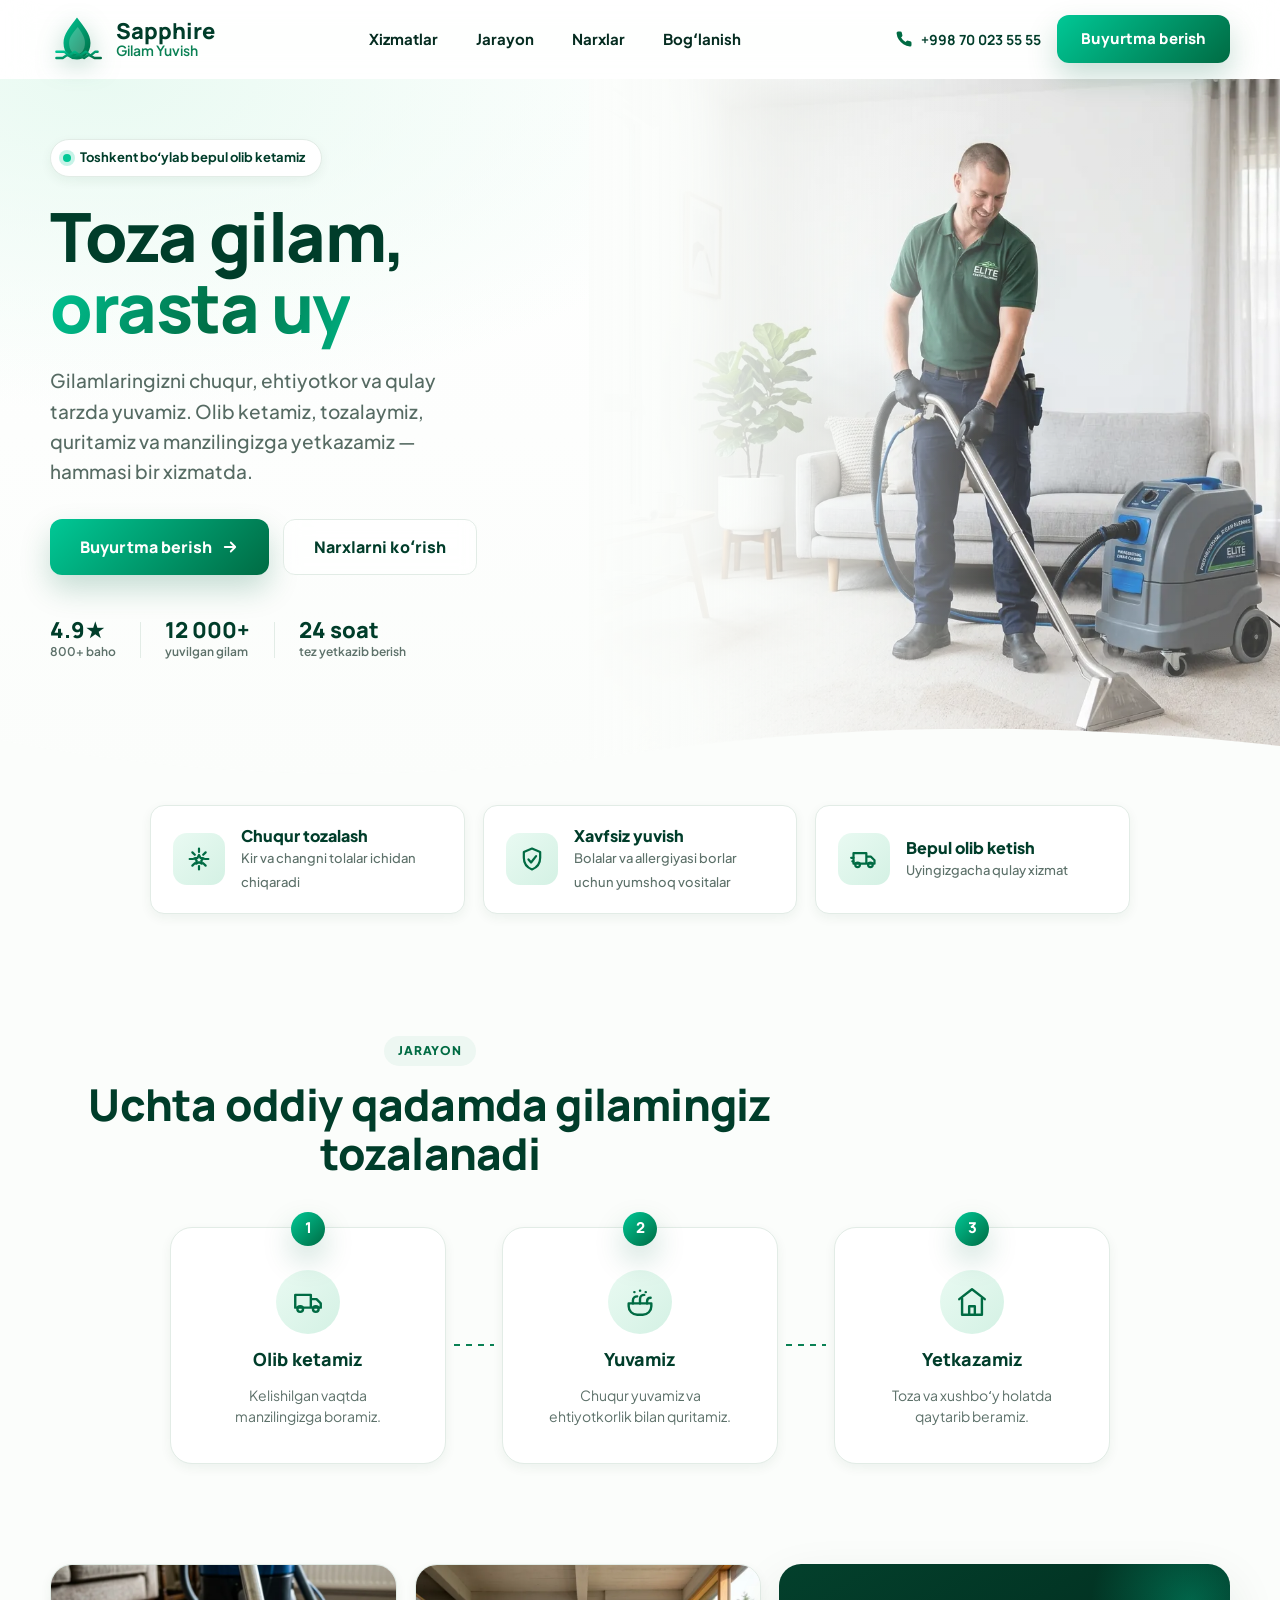
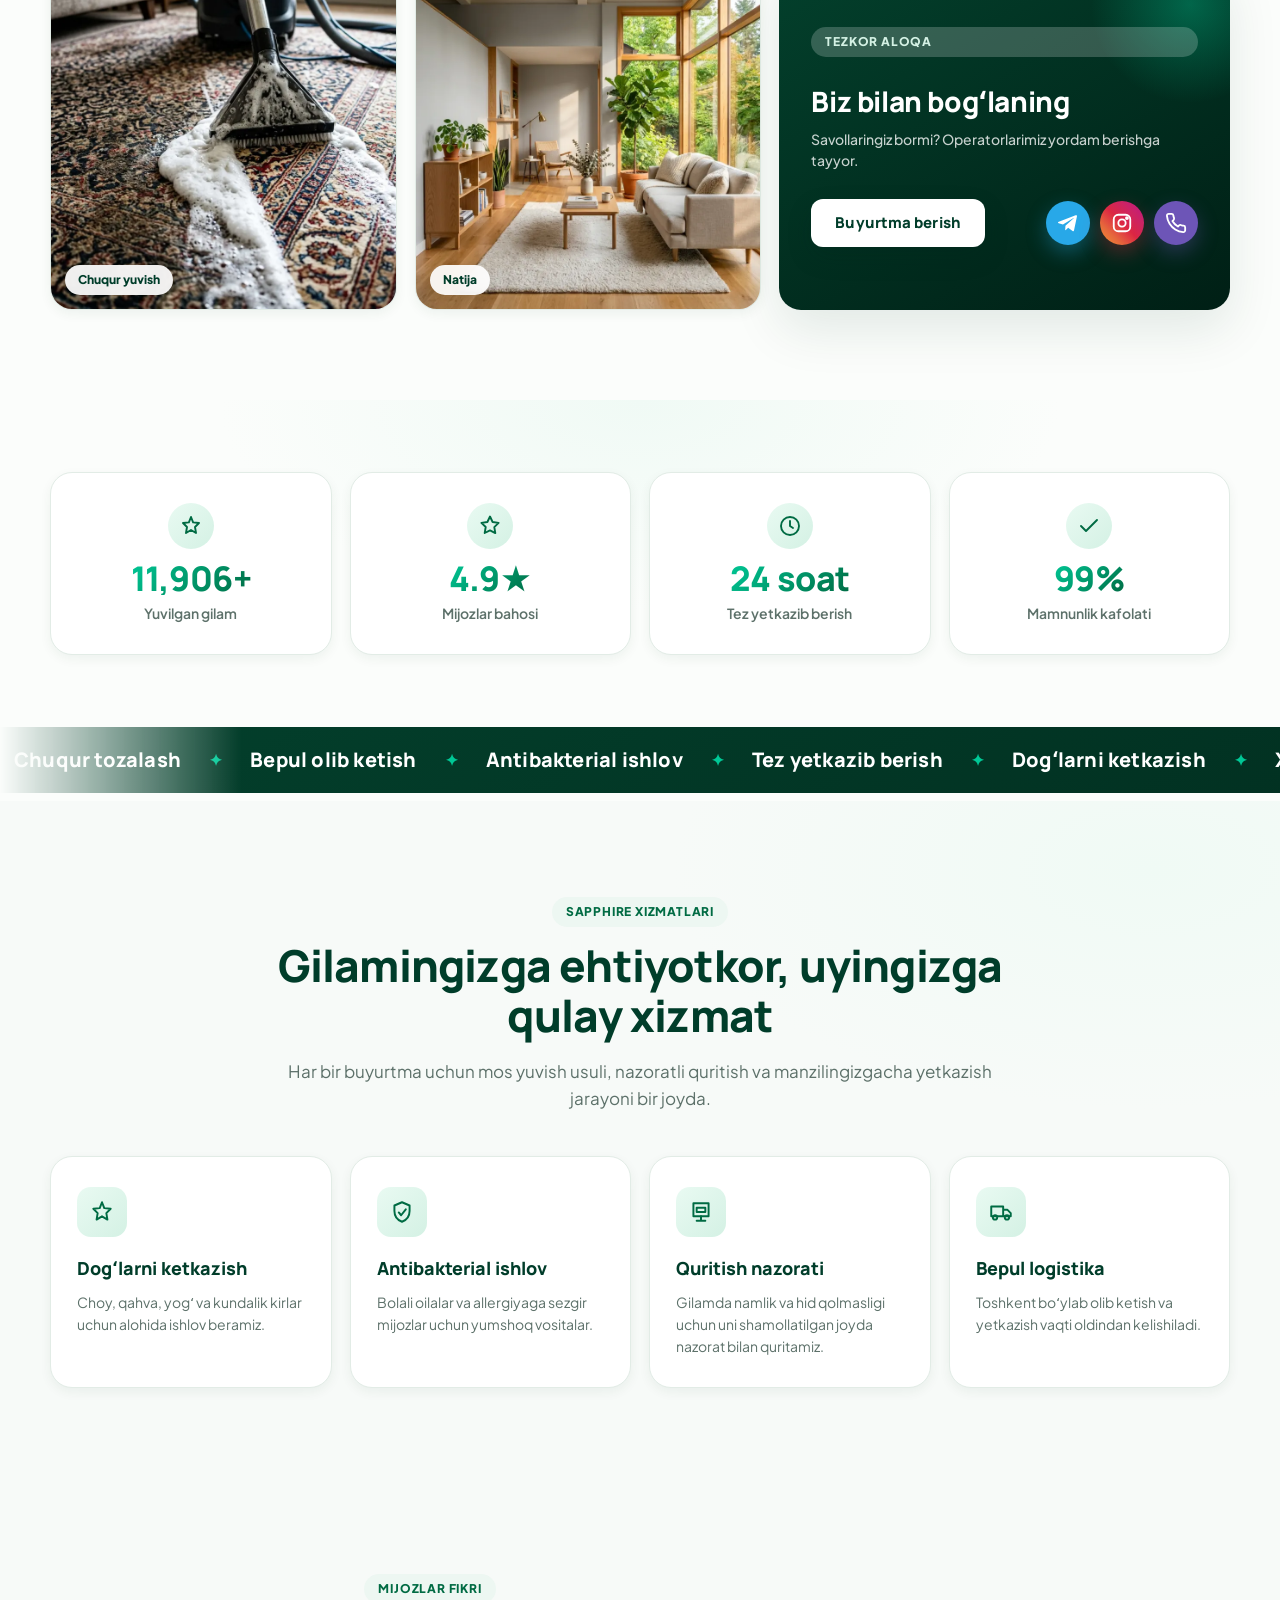
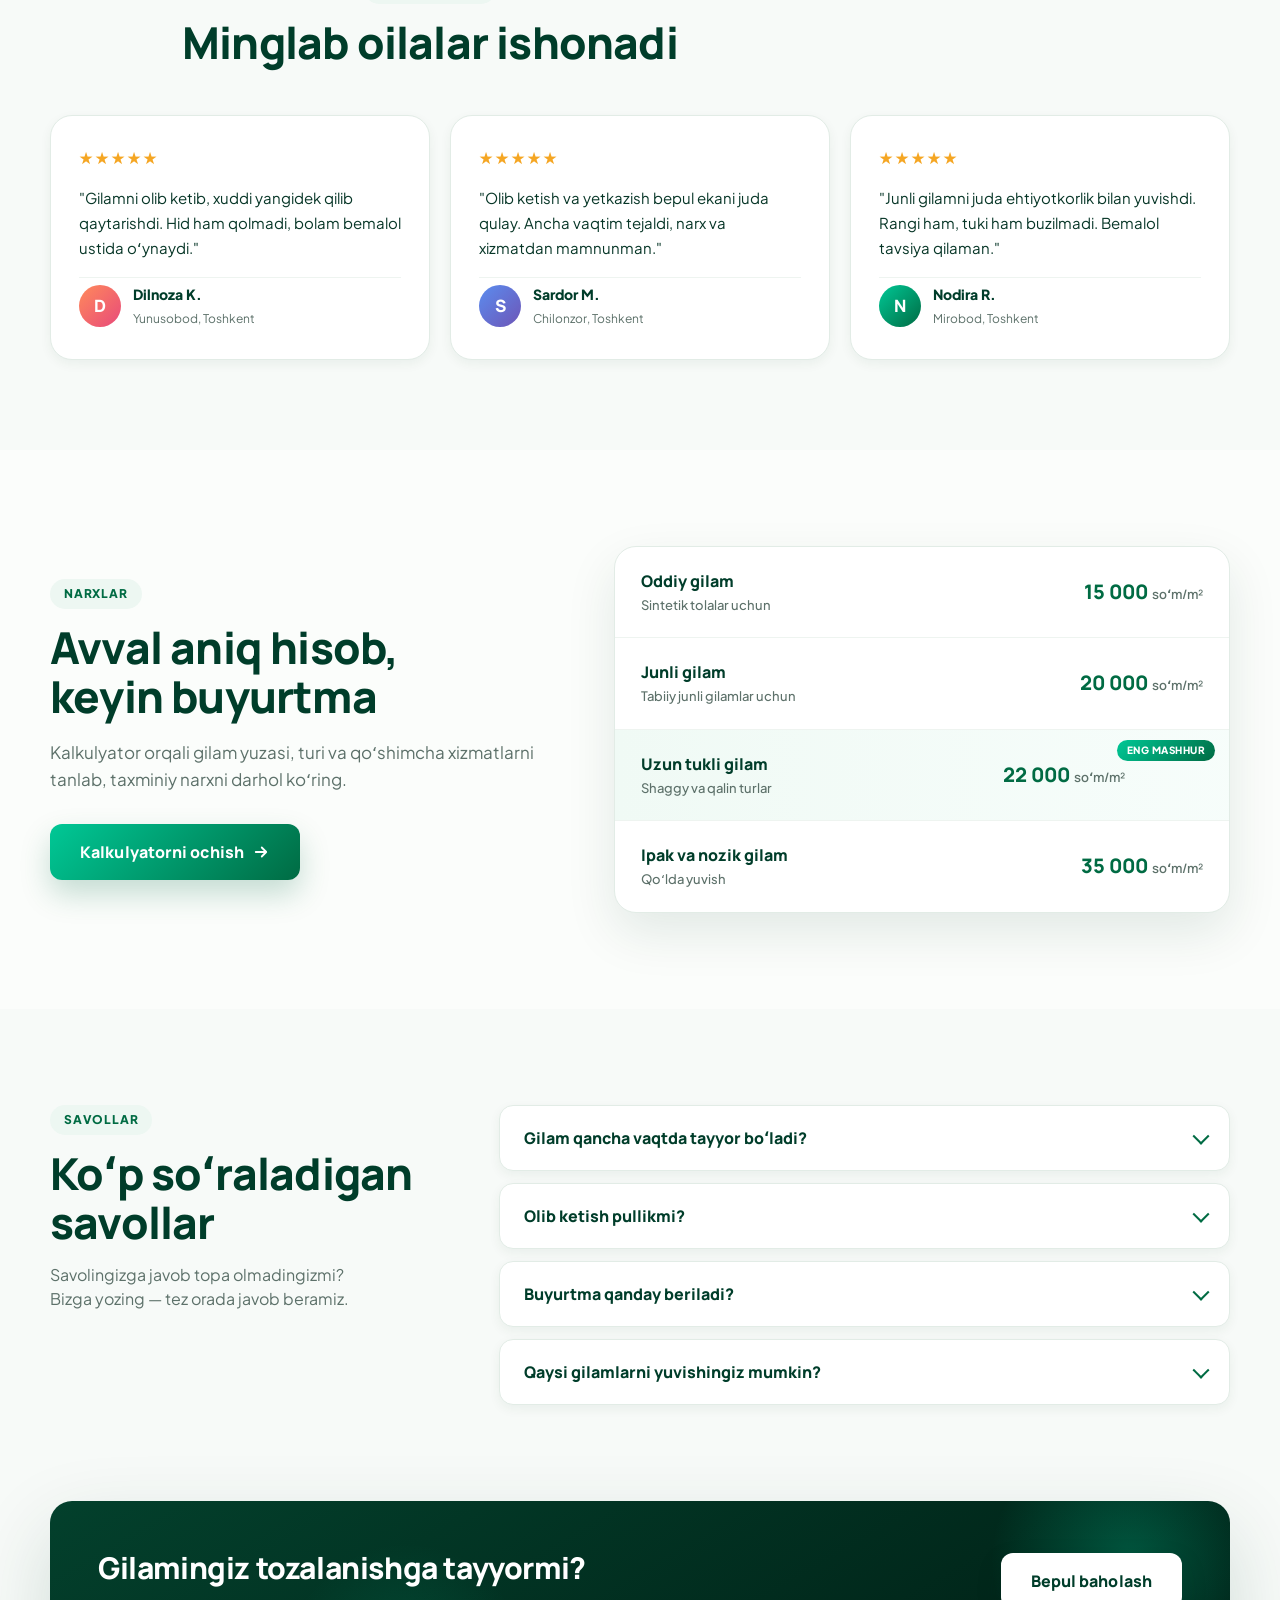
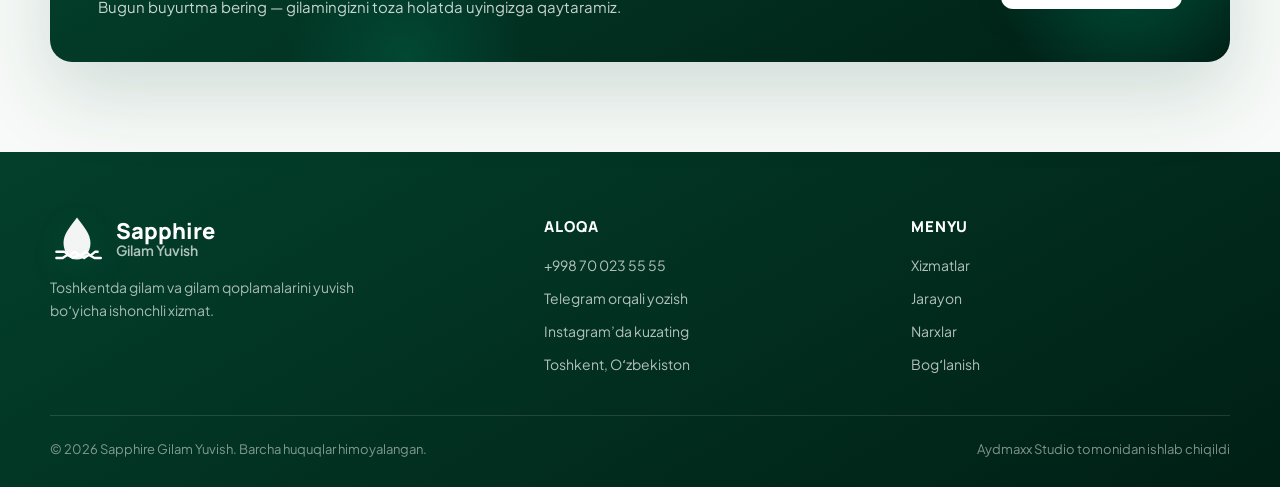
==== index.html @ 631889c0 "Fix testimonials heading copy" ====
<!DOCTYPE html>
<html lang="uz">
<head>
  <meta charset="UTF-8">
  <meta name="viewport" content="width=device-width, initial-scale=1.0">
  <title>Sapphire Gilam Yuvish — Toshkentda gilam yuvish xizmati</title>
  <meta name="description" content="Toshkentda gilam yuvish, gilam qoplamalari va mebellarni tozalash xizmati. Gilamingizni bepul olib ketamiz, yuvamiz va manzilingizga yetkazamiz.">
  <link rel="icon" href="data:image/svg+xml,%3Csvg xmlns='http://www.w3.org/2000/svg' viewBox='0 0 64 64'%3E%3Cdefs%3E%3ClinearGradient id='g' x1='0' y1='0' x2='1' y2='1'%3E%3Cstop offset='0' stop-color='%2300c896'/%3E%3Cstop offset='1' stop-color='%23006b43'/%3E%3C/linearGradient%3E%3C/defs%3E%3Cpath fill='url(%23g)' d='M32 4c9 12 18 23 18 36 0 12-8 20-18 20S14 52 14 40C14 27 23 16 32 4Z'/%3E%3C/svg%3E">
  <link rel="preconnect" href="https://fonts.googleapis.com">
  <link rel="preconnect" href="https://fonts.gstatic.com" crossorigin>
  <link href="https://fonts.googleapis.com/css2?family=Plus+Jakarta+Sans:wght@400;500;600;700;800&family=Manrope:wght@500;600;700;800&display=swap" rel="stylesheet">
  <link rel="stylesheet" href="style.css">
</head>
<body>
  <header class="site-header" id="site-header">
    <div class="container header-container">
      <a href="#" class="logo" aria-label="Sapphire Gilam Yuvish bosh sahifa">
        <svg class="logo-icon" viewBox="0 0 68 58" aria-hidden="true">
          <defs>
            <linearGradient id="logoGrad" x1="0" y1="0" x2="1" y2="1">
              <stop offset="0" stop-color="#00c896"/>
              <stop offset="1" stop-color="#006b43"/>
            </linearGradient>
          </defs>
          <path d="M34 2c9 12 17 21 17 32 0 12-8 21-17 21S17 46 17 34C17 23 25 14 34 2Z" fill="url(#logoGrad)"/>
          <path d="M35 14c5 7 9 13 9 20 0 8-4 14-10 14-6 0-10-6-10-14 0-7 5-13 11-20Z" fill="#ffffff" opacity=".22"/>
          <path d="M8 45h10l6 5 7-5 7 5 7-5 6 5 6-5h3M8 53h8l6-4 7 4 7-4 7 4 6-4 7 4h8" fill="none" stroke="url(#logoGrad)" stroke-width="3" stroke-linecap="round" stroke-linejoin="round"/>
        </svg>
        <span class="logo-copy">
          <span class="logo-title">Sapphire</span>
          <span class="logo-subtitle">Gilam Yuvish</span>
        </span>
      </a>

      <nav class="desktop-nav" aria-label="Asosiy menyu">
        <a href="#services">Xizmatlar</a>
        <a href="#process">Jarayon</a>
        <a href="#pricing">Narxlar</a>
        <a href="#contact">Bogʻlanish</a>
      </nav>

      <div class="header-actions">
        <a class="header-phone" href="tel:+998700235555">
          <svg viewBox="0 0 24 24" aria-hidden="true">
            <path d="M22 16.9v3a2 2 0 0 1-2.2 2A19.8 19.8 0 0 1 11.2 19 19.5 19.5 0 0 1 5 12.8 19.8 19.8 0 0 1 2.1 4.2 2 2 0 0 1 4.1 2h3a2 2 0 0 1 2 1.7c.1 1 .4 1.9.7 2.8a2 2 0 0 1-.4 2.1L8.1 9.9a16 16 0 0 0 6 6l1.3-1.3a2 2 0 0 1 2.1-.4c.9.3 1.8.6 2.8.7A2 2 0 0 1 22 16.9Z"/>
          </svg>
          <span>+998 70 023 55 55</span>
        </a>
        <button class="btn btn-primary open-booking-btn">Buyurtma berish</button>
        <button id="menu-trigger" class="menu-trigger" type="button" aria-label="Menyuni ochish" aria-expanded="false" aria-controls="mobile-nav">
          <span></span>
          <span></span>
          <span></span>
        </button>
      </div>
    </div>
  </header>

  <div id="mobile-nav" class="mobile-nav" aria-hidden="true">
    <nav class="mobile-nav-panel" aria-label="Mobil menyu">
      <a class="mobile-nav-link" href="#services">Xizmatlar</a>
      <a class="mobile-nav-link" href="#process">Jarayon</a>
      <a class="mobile-nav-link" href="#pricing">Narxlar</a>
      <a class="mobile-nav-link" href="#contact">Bogʻlanish</a>
      <button class="btn btn-primary open-booking-btn">Buyurtma berish</button>
    </nav>
  </div>

  <main>
    <!-- HERO -->
    <section class="hero-section" aria-labelledby="hero-title">
      <div class="hero-glow" aria-hidden="true"></div>
      <div class="hero-art" aria-hidden="true">
        <img src="images/hero_cleaner.webp" alt="" fetchpriority="high" decoding="async">
      </div>
      <div class="container hero-container">
        <div class="hero-copy reveal">
          <span class="hero-badge">
            <span class="hero-badge-dot"></span>
            Toshkent boʻylab bepul olib ketamiz
          </span>
          <h1 id="hero-title">Toza gilam,<br><span class="text-gradient">orasta uy</span></h1>
          <p>Gilamlaringizni chuqur, ehtiyotkor va qulay tarzda yuvamiz. Olib ketamiz, tozalaymiz, quritamiz va manzilingizga yetkazamiz — hammasi bir xizmatda.</p>
          <div class="hero-actions">
            <button class="btn btn-primary btn-large open-booking-btn">
              Buyurtma berish
              <svg viewBox="0 0 24 24" aria-hidden="true"><path d="M5 12h14M13 6l6 6-6 6"/></svg>
            </button>
            <a href="#pricing" class="btn btn-ghost btn-large">Narxlarni koʻrish</a>
          </div>
          <div class="hero-trust">
            <div class="hero-trust-item">
              <strong>4.9★</strong>
              <span>800+ baho</span>
            </div>
            <span class="hero-trust-sep" aria-hidden="true"></span>
            <div class="hero-trust-item">
              <strong>12 000+</strong>
              <span>yuvilgan gilam</span>
            </div>
            <span class="hero-trust-sep" aria-hidden="true"></span>
            <div class="hero-trust-item">
              <strong>24 soat</strong>
              <span>tez yetkazib berish</span>
            </div>
          </div>
        </div>
      </div>
      <div class="hero-wave" aria-hidden="true">
        <svg viewBox="0 0 1440 120" preserveAspectRatio="none"><path d="M0,64 C240,120 480,120 720,80 C960,40 1200,40 1440,72 L1440,120 L0,120 Z"/></svg>
      </div>
    </section>

    <!-- FEATURES -->
    <section id="services" class="features-section" aria-label="Asosiy xizmatlar">
      <div class="container features-container">
        <article class="feature-card reveal">
          <span class="feature-icon" aria-hidden="true">
            <svg viewBox="0 0 24 24">
              <path d="M12 3v3M12 18v3M4 12h3M17 12h3M6.3 6.3l2.1 2.1M15.6 15.6l2.1 2.1M17.7 6.3l-2.1 2.1M8.4 15.6l-2.1 2.1"/>
              <path d="M12 8.5 13.2 11l2.8.4-2 1.9.5 2.7-2.5-1.3L9.5 16l.5-2.7-2-1.9 2.8-.4L12 8.5Z"/>
            </svg>
          </span>
          <div>
            <strong>Chuqur tozalash</strong>
            <small>Kir va changni tolalar ichidan chiqaradi</small>
          </div>
        </article>

        <article class="feature-card reveal">
          <span class="feature-icon" aria-hidden="true">
            <svg viewBox="0 0 24 24">
              <path d="M12 3 5 6v5c0 5 3.1 8.5 7 10 3.9-1.5 7-5 7-10V6l-7-3Z"/>
              <path d="M9 12.4 11.2 15 15.5 9.5"/>
            </svg>
          </span>
          <div>
            <strong>Xavfsiz yuvish</strong>
            <small>Bolalar va allergiyasi borlar uchun yumshoq vositalar</small>
          </div>
        </article>

        <article class="feature-card reveal">
          <span class="feature-icon" aria-hidden="true">
            <svg viewBox="0 0 24 24">
              <path d="M3 7h11v9H3zM14 10h4l3 3v3h-7z"/>
              <path d="M6.5 19a2 2 0 1 0 0-4 2 2 0 0 0 0 4ZM17.5 19a2 2 0 1 0 0-4 2 2 0 0 0 0 4ZM3 11H1M3 14H2"/>
            </svg>
          </span>
          <div>
            <strong>Bepul olib ketish</strong>
            <small>Uyingizgacha qulay xizmat</small>
          </div>
        </article>
      </div>
    </section>

    <!-- PROCESS -->
    <section id="process" class="process-section" aria-label="Ish jarayoni">
      <div class="container">
        <div class="section-heading reveal" style="margin-bottom:48px">
          <span class="eyebrow">Jarayon</span>
          <h2>Uchta oddiy qadamda gilamingiz tozalanadi</h2>
        </div>
      </div>
      <div class="container process-container">
        <article class="process-step reveal">
          <span class="step-num">1</span>
          <span class="step-icon" aria-hidden="true">
            <svg viewBox="0 0 24 24">
              <path d="M3 7h11v9H3zM14 10h4l3 3v3h-7z"/>
              <path d="M6.5 19a2 2 0 1 0 0-4 2 2 0 0 0 0 4ZM17.5 19a2 2 0 1 0 0-4 2 2 0 0 0 0 4Z"/>
            </svg>
          </span>
          <strong>Olib ketamiz</strong>
          <p>Kelishilgan vaqtda manzilingizga boramiz.</p>
        </article>
        <span class="process-line" aria-hidden="true"></span>
        <article class="process-step reveal">
          <span class="step-num">2</span>
          <span class="step-icon" aria-hidden="true">
            <svg viewBox="0 0 24 24">
              <path d="M4 13h16v2a6 6 0 0 1-6 6h-4a6 6 0 0 1-6-6v-2Z"/>
              <path d="M7 13v-2c0-2 1.5-3 3-3M12 13v-3c0-2 1.5-3 3-3M17 13v-1.5c0-1.5 1-2.5 2.5-2.5"/>
              <path d="M8 5h.1M12 4h.1M16 5h.1"/>
            </svg>
          </span>
          <strong>Yuvamiz</strong>
          <p>Chuqur yuvamiz va ehtiyotkorlik bilan quritamiz.</p>
        </article>
        <span class="process-line" aria-hidden="true"></span>
        <article class="process-step reveal">
          <span class="step-num">3</span>
          <span class="step-icon" aria-hidden="true">
            <svg viewBox="0 0 24 24">
              <path d="m3 10 9-7 9 7"/>
              <path d="M5 9.5V21h14V9.5M10 21v-6h4v6"/>
            </svg>
          </span>
          <strong>Yetkazamiz</strong>
          <p>Toza va xushboʻy holatda qaytarib beramiz.</p>
        </article>
      </div>
    </section>

    <!-- SHOWCASE -->
    <section class="showcase-section" aria-label="Natijalar">
      <div class="container showcase-grid">
        <article class="showcase-card image-card reveal">
          <picture>
            <source srcset="images/carpet_scrubbing.webp" type="image/webp">
            <img src="images/carpet_scrubbing.png" alt="Gilam chuqur yuvilmoqda" loading="lazy" decoding="async">
          </picture>
          <span class="image-card-tag">Chuqur yuvish</span>
        </article>
        <article class="showcase-card image-card reveal">
          <picture>
            <source srcset="images/clean_living_room.webp" type="image/webp">
            <img src="images/clean_living_room.png" alt="Tozalangan gilamli xona" loading="lazy" decoding="async">
          </picture>
          <span class="image-card-tag">Natija</span>
        </article>
        <article class="showcase-card contact-card reveal">
          <div class="contact-card-inner">
            <span class="eyebrow eyebrow-light">Tezkor aloqa</span>
            <h2>Biz bilan bogʻlaning</h2>
            <p>Savollaringiz bormi? Operatorlarimiz yordam berishga tayyor.</p>
            <div class="contact-actions">
              <button class="btn btn-white open-booking-btn">Buyurtma berish</button>
              <div class="social-links" aria-label="Tezkor aloqa">
                <a class="social-btn telegram" href="https://t.me/orzupremium" target="_blank" rel="noopener noreferrer" aria-label="Telegram">
                  <svg viewBox="0 0 24 24" aria-hidden="true">
                    <path d="M21.8 4.6 18.6 20c-.2 1-.8 1.2-1.6.7l-4.8-3.5-2.3 2.2c-.3.3-.5.5-1 .5l.3-4.9 9-8.1c.4-.3-.1-.5-.6-.2L6.5 13.7 1.8 12.2c-1-.3-1-1 .2-1.5L20.3 3.6c.9-.3 1.7.2 1.5 1Z"/>
                  </svg>
                </a>
                <a class="social-btn instagram" href="https://instagram.com/orzupremium" target="_blank" rel="noopener noreferrer" aria-label="Instagram">
                  <svg viewBox="0 0 24 24" aria-hidden="true">
                    <rect x="3" y="3" width="18" height="18" rx="5"/>
                    <circle cx="12" cy="12" r="4"/>
                    <circle cx="17.4" cy="6.6" r="1.1"/>
                  </svg>
                </a>
                <a class="social-btn phone" href="tel:+998700235555" aria-label="Telefon">
                  <svg viewBox="0 0 24 24" aria-hidden="true">
                    <path d="M22 16.9v3a2 2 0 0 1-2.2 2A19.8 19.8 0 0 1 11.2 19 19.5 19.5 0 0 1 5 12.8 19.8 19.8 0 0 1 2.1 4.2 2 2 0 0 1 4.1 2h3a2 2 0 0 1 2 1.7c.1 1 .4 1.9.7 2.8a2 2 0 0 1-.4 2.1L8.1 9.9a16 16 0 0 0 6 6l1.3-1.3a2 2 0 0 1 2.1-.4c.9.3 1.8.6 2.8.7A2 2 0 0 1 22 16.9Z"/>
                  </svg>
                </a>
              </div>
            </div>
          </div>
          <span class="contact-card-deco" aria-hidden="true"></span>
        </article>
      </div>
    </section>

    <!-- STATS -->
    <section class="stats-section" aria-label="Raqamlarda">
      <div class="container stats-grid">
        <div class="stat-item reveal">
          <div class="stat-icon" aria-hidden="true">
            <svg viewBox="0 0 24 24"><path d="M12 3l2.1 5.4L20 9l-4 4 1 6-5-3-5 3 1-6-4-4 5.9-.6L12 3Z"/></svg>
          </div>
          <strong class="counter" data-target="12000" data-suffix="+">0</strong>
          <span>Yuvilgan gilam</span>
        </div>
        <div class="stat-item reveal">
          <div class="stat-icon" aria-hidden="true">
            <svg viewBox="0 0 24 24"><path d="M12 2.5 14.6 8l6 .9-4.3 4.2 1 6L12 16.4 6.7 19l1-6L3.4 8.9l6-.9L12 2.5Z"/></svg>
          </div>
          <strong class="counter" data-target="4.9" data-decimals="1" data-suffix="★">0</strong>
          <span>Mijozlar bahosi</span>
        </div>
        <div class="stat-item reveal">
          <div class="stat-icon" aria-hidden="true">
            <svg viewBox="0 0 24 24"><circle cx="12" cy="12" r="9"/><path d="M12 7v5l3 2"/></svg>
          </div>
          <strong class="counter" data-target="24" data-suffix=" soat">0</strong>
          <span>Tez yetkazib berish</span>
        </div>
        <div class="stat-item reveal">
          <div class="stat-icon" aria-hidden="true">
            <svg viewBox="0 0 24 24"><path d="M20 6 9 17l-5-5"/></svg>
          </div>
          <strong class="counter" data-target="100" data-suffix="%">0</strong>
          <span>Mamnunlik kafolati</span>
        </div>
      </div>
    </section>

    <!-- MARQUEE -->
    <section class="marquee-section" aria-hidden="true">
      <div class="marquee">
        <div class="marquee-track">
          <span>Chuqur tozalash</span><span class="marquee-dot">✦</span>
          <span>Bepul olib ketish</span><span class="marquee-dot">✦</span>
          <span>Antibakterial ishlov</span><span class="marquee-dot">✦</span>
          <span>Tez yetkazib berish</span><span class="marquee-dot">✦</span>
          <span>Dogʻlarni ketkazish</span><span class="marquee-dot">✦</span>
          <span>Xushboʻy quritish</span><span class="marquee-dot">✦</span>
          <span>Chuqur tozalash</span><span class="marquee-dot">✦</span>
          <span>Bepul olib ketish</span><span class="marquee-dot">✦</span>
          <span>Antibakterial ishlov</span><span class="marquee-dot">✦</span>
          <span>Tez yetkazib berish</span><span class="marquee-dot">✦</span>
          <span>Dogʻlarni ketkazish</span><span class="marquee-dot">✦</span>
          <span>Xushboʻy quritish</span><span class="marquee-dot">✦</span>
        </div>
      </div>
    </section>

    <!-- DETAILS / SERVICES -->
    <section class="details-section">
      <div class="container section-heading reveal">
        <span class="eyebrow">Sapphire xizmatlari</span>
        <h2>Gilamingizga ehtiyotkor, uyingizga qulay xizmat</h2>
        <p>Har bir buyurtma uchun mos yuvish usuli, nazoratli quritish va manzilingizgacha yetkazish jarayoni bir joyda.</p>
      </div>
      <div class="container service-grid">
        <article class="service-card reveal">
          <span class="service-card-icon" aria-hidden="true">
            <svg viewBox="0 0 24 24"><path d="M12 3l2.1 5.4L20 9l-4 4 1 6-5-3-5 3 1-6-4-4 5.9-.6L12 3Z"/></svg>
          </span>
          <strong>Dogʻlarni ketkazish</strong>
          <p>Choy, qahva, yogʻ va kundalik kirlar uchun alohida ishlov beramiz.</p>
        </article>
        <article class="service-card reveal">
          <span class="service-card-icon" aria-hidden="true">
            <svg viewBox="0 0 24 24"><path d="M12 3 5 6v5c0 5 3.1 8.5 7 10 3.9-1.5 7-5 7-10V6l-7-3Z"/><path d="M9 12.4 11.2 15 15.5 9.5"/></svg>
          </span>
          <strong>Antibakterial ishlov</strong>
          <p>Bolali oilalar va allergiyaga sezgir mijozlar uchun yumshoq vositalar.</p>
        </article>
        <article class="service-card reveal">
          <span class="service-card-icon" aria-hidden="true">
            <svg viewBox="0 0 24 24"><path d="M5 4h14v12H5z"/><path d="M8 20h8M12 16v4"/><path d="M8 8h8v4H8z"/></svg>
          </span>
          <strong>Quritish nazorati</strong>
          <p>Gilamda namlik va hid qolmasligi uchun uni shamollatilgan joyda nazorat bilan quritamiz.</p>
        </article>
        <article class="service-card reveal">
          <span class="service-card-icon" aria-hidden="true">
            <svg viewBox="0 0 24 24"><path d="M3 7h11v9H3zM14 10h4l3 3v3h-7z"/><path d="M6.5 19a2 2 0 1 0 0-4 2 2 0 0 0 0 4ZM17.5 19a2 2 0 1 0 0-4 2 2 0 0 0 0 4Z"/></svg>
          </span>
          <strong>Bepul logistika</strong>
          <p>Toshkent boʻylab olib ketish va yetkazish vaqti oldindan kelishiladi.</p>
        </article>
      </div>
    </section>

    <!-- TESTIMONIALS -->
    <section class="testimonials-section" aria-label="Mijozlar fikri">
      <div class="container">
        <div class="section-heading reveal" style="margin-bottom:48px">
          <span class="eyebrow">Mijozlar fikri</span>
          <h2>Minglab oilalar ishonadi</h2>
        </div>
      </div>
      <div class="container testimonials-grid">
        <article class="testimonial-card reveal">
          <div class="testimonial-stars" aria-label="5 yulduz">★★★★★</div>
          <p>"Gilamni olib ketib, xuddi yangidek qilib qaytarishdi. Hid ham qolmadi, bolam bemalol ustida oʻynaydi."</p>
          <div class="testimonial-author">
            <span class="testimonial-avatar" style="--c1:#ff8a5b;--c2:#e84a7a">D</span>
            <span>
              <strong>Dilnoza K.</strong>
              <small>Yunusobod, Toshkent</small>
            </span>
          </div>
        </article>
        <article class="testimonial-card reveal">
          <div class="testimonial-stars" aria-label="5 yulduz">★★★★★</div>
          <p>"Olib ketish va yetkazish bepul ekani juda qulay. Ancha vaqtim tejaldi, narx va xizmatdan mamnunman."</p>
          <div class="testimonial-author">
            <span class="testimonial-avatar" style="--c1:#5b8def;--c2:#6d55b7">S</span>
            <span>
              <strong>Sardor M.</strong>
              <small>Chilonzor, Toshkent</small>
            </span>
          </div>
        </article>
        <article class="testimonial-card reveal">
          <div class="testimonial-stars" aria-label="5 yulduz">★★★★★</div>
          <p>"Junli gilamni juda ehtiyotkorlik bilan yuvishdi. Rangi ham, tuki ham buzilmadi. Bemalol tavsiya qilaman."</p>
          <div class="testimonial-author">
            <span class="testimonial-avatar" style="--c1:#00c896;--c2:#006b43">N</span>
            <span>
              <strong>Nodira R.</strong>
              <small>Mirobod, Toshkent</small>
            </span>
          </div>
        </article>
      </div>
    </section>

    <!-- PRICING -->
    <section id="pricing" class="pricing-section">
      <div class="container pricing-layout">
        <div class="pricing-copy reveal">
          <span class="eyebrow">Narxlar</span>
          <h2>Avval aniq hisob,<br>keyin buyurtma</h2>
          <p>Kalkulyator orqali gilam yuzasi, turi va qoʻshimcha xizmatlarni tanlab, taxminiy narxni darhol koʻring.</p>
          <button class="btn btn-primary btn-large open-booking-btn">
            Kalkulyatorni ochish
            <svg viewBox="0 0 24 24" aria-hidden="true"><path d="M5 12h14M13 6l6 6-6 6"/></svg>
          </button>
        </div>
        <div class="price-list reveal" aria-label="Narxlar roʻyxati">
          <div class="price-row">
            <span class="price-row-label">
              <strong>Oddiy gilam</strong>
              <small>Sintetik tolalar uchun</small>
            </span>
            <span class="price-row-value">15 000 <em>soʻm/m²</em></span>
          </div>
          <div class="price-row">
            <span class="price-row-label">
              <strong>Junli gilam</strong>
              <small>Tabiiy junli gilamlar uchun</small>
            </span>
            <span class="price-row-value">20 000 <em>soʻm/m²</em></span>
          </div>
          <div class="price-row price-row-featured">
            <span class="price-row-label">
              <strong>Uzun tukli gilam</strong>
              <small>Shaggy va qalin turlar</small>
            </span>
            <span class="price-row-value">22 000 <em>soʻm/m²</em></span>
            <span class="price-row-badge">Eng mashhur</span>
          </div>
          <div class="price-row">
            <span class="price-row-label">
              <strong>Ipak va nozik gilam</strong>
              <small>Qoʻlda yuvish</small>
            </span>
            <span class="price-row-value">35 000 <em>soʻm/m²</em></span>
          </div>
        </div>
      </div>
    </section>

    <!-- FAQ -->
    <section class="faq-section">
      <div class="container faq-layout">
        <div class="reveal">
          <span class="eyebrow">Savollar</span>
          <h2>Koʻp soʻraladigan savollar</h2>
          <p class="faq-intro">Savolingizga javob topa olmadingizmi? Bizga yozing — tez orada javob beramiz.</p>
        </div>
        <div class="faq-list">
          <details class="reveal">
            <summary>Gilam qancha vaqtda tayyor boʻladi?</summary>
            <p>Odatda 2-4 kun ichida. Gilam turi, dogʻlar va ob-havoga qarab muddat oldindan aytiladi.</p>
          </details>
          <details class="reveal">
            <summary>Olib ketish pullikmi?</summary>
            <p>Toshkent shahri ichida olib ketish va yetkazish bepul amalga oshiriladi.</p>
          </details>
          <details class="reveal">
            <summary>Buyurtma qanday beriladi?</summary>
            <p>"Buyurtma berish" tugmasini bosing, gilam yuzasini kiriting va aloqa maʼlumotlarini qoldiring.</p>
          </details>
          <details class="reveal">
            <summary>Qaysi gilamlarni yuvishingiz mumkin?</summary>
            <p>Oddiy sintetik, junli, uzun tukli va ipak gilamlarni ixtisoslashgan usulda yuvamiz.</p>
          </details>
        </div>
      </div>
    </section>

    <!-- CTA STRIP -->
    <section class="cta-strip-section">
      <div class="container cta-strip reveal">
        <div class="cta-strip-copy">
          <h2>Gilamingiz tozalanishga tayyormi?</h2>
          <p>Bugun buyurtma bering — gilamingizni toza holatda uyingizga qaytaramiz.</p>
        </div>
        <button class="btn btn-white btn-large open-booking-btn">Bepul baholash</button>
      </div>
    </section>
  </main>

  <footer id="contact" class="site-footer">
    <div class="container footer-container">
      <div class="footer-brand">
        <a href="#" class="logo footer-logo" aria-label="Sapphire Gilam Yuvish">
          <svg class="logo-icon" viewBox="0 0 68 58" aria-hidden="true">
            <path d="M34 2c9 12 17 21 17 32 0 12-8 21-17 21S17 46 17 34C17 23 25 14 34 2Z" fill="#ffffff" opacity=".95"/>
            <path d="M8 45h10l6 5 7-5 7 5 7-5 6 5 6-5h3M8 53h8l6-4 7 4 7-4 7 4 6-4 7 4h8" fill="none" stroke="#ffffff" stroke-width="3" stroke-linecap="round" stroke-linejoin="round"/>
          </svg>
          <span class="logo-copy">
            <span class="logo-title">Sapphire</span>
            <span class="logo-subtitle">Gilam Yuvish</span>
          </span>
        </a>
        <p class="footer-tagline">Toshkentda gilam va gilam qoplamalarini yuvish boʻyicha ishonchli xizmat.</p>
      </div>

      <div class="footer-col">
        <h4>Aloqa</h4>
        <a href="tel:+998700235555">+998 70 023 55 55</a>
        <a href="https://t.me/orzupremium" target="_blank" rel="noopener">Telegram orqali yozish</a>
        <a href="https://instagram.com/orzupremium" target="_blank" rel="noopener">Instagram’da kuzating</a>
        <span>Toshkent, Oʻzbekiston</span>
      </div>

      <div class="footer-col">
        <h4>Menyu</h4>
        <a href="#services">Xizmatlar</a>
        <a href="#process">Jarayon</a>
        <a href="#pricing">Narxlar</a>
        <a href="#contact">Bogʻlanish</a>
      </div>
    </div>
    <div class="container footer-bottom">
      <span>&copy; 2026 Sapphire Gilam Yuvish. Barcha huquqlar himoyalangan.</span>
      <a class="footer-credit" href="https://aydmaxx.uz/ig" target="_blank" rel="noopener noreferrer">Aydmaxx Studio tomonidan ishlab chiqildi</a>
    </div>
  </footer>

  <dialog id="booking-dialog" aria-labelledby="dialog-title">
    <div class="dialog-content">
      <button class="close-dialog-btn" type="button" aria-label="Yopish">
        <svg viewBox="0 0 24 24" aria-hidden="true">
          <path d="M18 6 6 18M6 6l12 12"/>
        </svg>
      </button>

      <div class="dialog-grid">
        <div class="calculator-panel">
          <h3>Narx kalkulyatori</h3>
          <p>Gilamingizni yuvish narxini hisoblang.</p>

          <div class="calc-group">
            <label class="calc-label" for="calc-area">
              <span>Gilam yuzasi</span>
              <span id="calc-area-value">25 m²</span>
            </label>
            <input type="range" id="calc-area" min="5" max="150" value="25" step="1" class="calc-slider">
            <div class="slider-marks">
              <span>5 m²</span>
              <span>75 m²</span>
              <span>150 m²</span>
            </div>
          </div>

          <div class="calc-group">
            <span class="calc-label-span">Gilam turi</span>
            <div class="carpet-type-grid">
              <label class="type-card active">
                <input type="radio" name="carpet-type" value="standard" checked>
                <span class="type-icon">OD</span>
                <span class="type-name">Oddiy / Sintetik</span>
                <span class="type-price">15 000 soʻm / m²</span>
              </label>
              <label class="type-card">
                <input type="radio" name="carpet-type" value="wool">
                <span class="type-icon">JU</span>
                <span class="type-name">Junli</span>
                <span class="type-price">20 000 soʻm / m²</span>
              </label>
              <label class="type-card">
                <input type="radio" name="carpet-type" value="shaggy">
                <span class="type-icon">UT</span>
                <span class="type-name">Uzun tukli</span>
                <span class="type-price">22 000 soʻm / m²</span>
              </label>
              <label class="type-card">
                <input type="radio" name="carpet-type" value="silk">
                <span class="type-icon">IP</span>
                <span class="type-name">Ipak gilam</span>
                <span class="type-price">35 000 soʻm / m²</span>
              </label>
            </div>
          </div>

          <div class="calc-group">
            <span class="calc-label-span">Qoʻshimcha xizmatlar</span>
            <div class="calc-checkbox-list">
              <label class="calc-checkbox-item">
                <input type="checkbox" id="opt-stain" value="5000">
                <span class="checkbox-box"></span>
                <span>Qiyin dogʻlarni ketkazish (+5 000 soʻm/m²)</span>
              </label>
              <label class="calc-checkbox-item">
                <input type="checkbox" id="opt-anti" value="3000">
                <span class="checkbox-box"></span>
                <span>Antibakterial ishlov (+3 000 soʻm/m²)</span>
              </label>
              <label class="calc-checkbox-item">
                <input type="checkbox" id="opt-deod" value="2000">
                <span class="checkbox-box"></span>
                <span>Dezodoratsiya va xushboʻy hid (+2 000 soʻm/m²)</span>
              </label>
            </div>
          </div>

          <div class="price-display-card">
            <span>Taxminiy narx</span>
            <strong id="calculated-price">375 000 soʻm</strong>
            <small>Olib ketish va yetkazish bepul.</small>
          </div>
        </div>

        <div class="order-form-panel">
          <h2 id="dialog-title">Buyurtma berish</h2>
          <p>Maʼlumotlarni kiriting, operatorimiz siz bilan bogʻlanadi.</p>

          <form id="booking-form" class="interactive-form">
            <input type="hidden" id="form-area" name="area" value="25">
            <input type="hidden" id="form-carpet-type" name="type" value="standard">
            <input type="hidden" id="form-options" name="options" value="">
            <input type="hidden" id="form-total-price" name="total_price" value="375000">

            <label class="form-group" for="book-name">
              <span>Ismingiz</span>
              <input type="text" id="book-name" class="form-input" placeholder="Ismingizni kiriting" required>
            </label>
            <label class="form-group" for="book-phone">
              <span>Telefon raqamingiz</span>
              <span class="phone-input-wrapper">
                <span class="phone-prefix">+998</span>
                <input type="tel" id="book-phone" class="form-input phone-field" placeholder="(99) 999-99-99" maxlength="14" required>
              </span>
            </label>
            <label class="form-group" for="book-address">
              <span>Manzilingiz</span>
              <input type="text" id="book-address" class="form-input" placeholder="Mahalla, koʻcha, uy va xonadon raqami" required>
            </label>
            <label class="form-group" for="book-date">
              <span>Gilamni olib ketish sanasi</span>
              <input type="date" id="book-date" class="form-input" required>
            </label>
            <button type="submit" class="btn btn-primary btn-block btn-large">Buyurtmani tasdiqlash</button>
          </form>
        </div>
      </div>
    </div>
  </dialog>

  <div id="toast-container" class="toast-container" aria-live="polite"></div>
  <script src="app.js"></script>
</body>
</html>
---- style.css ----
/* ===================================================================
   SAPPHIRE GILAM YUVISH — Premium Redesign
   =================================================================== */

:root {
  --font-sans: "Plus Jakarta Sans", Arial, sans-serif;
  --font-display: "Manrope", "Plus Jakarta Sans", sans-serif;

  /* Brand */
  --green: #006b43;
  --green-dark: #003d2a;
  --green-mid: #0a8154;
  --green-light: #00c896;
  --mint: #edf7f2;
  --mint-strong: #dff1e9;
  --teal-50: #f0faf5;

  /* Neutrals */
  --ink: #073627;
  --muted: #5d716a;
  --muted-soft: #7d8d87;
  --line: #e2ece6;
  --line-soft: #eef4f0;
  --panel: #ffffff;
  --soft: #f7faf8;
  --cream: #fbfdfb;

  /* Effects */
  --shadow-sm: 0 4px 12px rgba(0, 63, 42, .06);
  --shadow: 0 20px 50px rgba(0, 63, 42, .10);
  --shadow-lg: 0 30px 80px rgba(0, 63, 42, .16);
  --shadow-green: 0 14px 30px rgba(0, 107, 67, .22);
  --radius: 14px;
  --radius-lg: 22px;
  --radius-sm: 10px;
  --container: 1180px;

  --grad-green: linear-gradient(135deg, #00c896 0%, #006b43 100%);
  --grad-green-soft: linear-gradient(135deg, #e9faf2 0%, #d4f1e4 100%);
  --grad-dark: linear-gradient(150deg, #03402c 0%, #001f15 100%);
}

*,
*::before,
*::after {
  box-sizing: border-box;
}

html {
  scroll-behavior: smooth;
}

body {
  margin: 0;
  font-family: var(--font-sans);
  color: var(--ink);
  background: var(--cream);
  line-height: 1.5;
  -webkit-font-smoothing: antialiased;
  text-rendering: optimizeLegibility;
}

body.nav-open {
  overflow: hidden;
}

img,
svg {
  display: block;
}

img {
  max-width: 100%;
}

a {
  color: inherit;
  text-decoration: none;
}

button,
input {
  font: inherit;
}

button {
  border: 0;
}

.container {
  width: min(100% - 48px, var(--container));
  margin: 0 auto;
}

/* ---- Buttons ---- */
.btn {
  display: inline-flex;
  align-items: center;
  justify-content: center;
  gap: 8px;
  min-height: 48px;
  padding: 0 24px;
  border-radius: 12px;
  cursor: pointer;
  font-family: var(--font-display);
  font-weight: 800;
  font-size: 15px;
  letter-spacing: .1px;
  transition: transform .25s cubic-bezier(.34, 1.56, .64, 1), box-shadow .25s ease, background .25s ease;
}

.btn svg {
  width: 18px;
  height: 18px;
  fill: none;
  stroke: currentColor;
  stroke-width: 2.4;
  stroke-linecap: round;
  stroke-linejoin: round;
  transition: transform .25s ease;
}

.btn-primary {
  position: relative;
  background: var(--grad-green);
  color: #ffffff;
  box-shadow: var(--shadow-green);
  overflow: hidden;
}

.btn-primary::before {
  content: "";
  position: absolute;
  top: 0;
  left: -120%;
  width: 80%;
  height: 100%;
  background: linear-gradient(110deg, transparent, rgba(255, 255, 255, .35), transparent);
  transform: skewX(-20deg);
  animation: btnShine 4.5s ease-in-out infinite;
}

@keyframes btnShine {
  0%, 60% { left: -120%; }
  100% { left: 140%; }
}

.btn-primary:hover {
  transform: translateY(-2px);
  box-shadow: 0 18px 40px rgba(0, 107, 67, .32);
}

.btn-primary:hover svg {
  transform: translateX(3px);
}

.btn-primary:active {
  transform: translateY(0);
}

.btn-ghost {
  background: rgba(255, 255, 255, .7);
  color: var(--green-dark);
  border: 1.5px solid var(--line);
  backdrop-filter: blur(8px);
}

.btn-ghost:hover {
  background: #ffffff;
  border-color: var(--green-mid);
  color: var(--green);
  transform: translateY(-2px);
}

.btn-white {
  background: #ffffff;
  color: var(--green-dark);
  box-shadow: 0 10px 24px rgba(0, 40, 28, .18);
}

.btn-white:hover {
  transform: translateY(-2px);
  box-shadow: 0 16px 36px rgba(0, 40, 28, .26);
}

.btn-large {
  min-height: 56px;
  padding-inline: 30px;
  font-size: 16px;
}

.btn-block {
  width: 100%;
}

/* ===================================================================
   HEADER
   =================================================================== */
.site-header {
  position: sticky;
  top: 0;
  z-index: 50;
  background: rgba(255, 255, 255, .82);
  border-bottom: 1px solid transparent;
  backdrop-filter: blur(18px) saturate(140%);
  -webkit-backdrop-filter: blur(18px) saturate(140%);
  transition: border-color .3s ease, box-shadow .3s ease, background .3s ease;
}

.site-header.scrolled {
  border-bottom-color: var(--line);
  box-shadow: 0 4px 30px rgba(0, 63, 42, .05);
  background: rgba(255, 255, 255, .94);
}

.header-container {
  height: 78px;
  display: flex;
  align-items: center;
  justify-content: space-between;
  gap: 28px;
}

.logo {
  display: inline-flex;
  align-items: center;
  gap: 12px;
  flex-shrink: 0;
  transition: transform .25s ease;
}

.logo:hover {
  transform: scale(1.02);
}

.logo-icon {
  width: 54px;
  height: 46px;
  flex: 0 0 auto;
  filter: drop-shadow(0 6px 12px rgba(0, 107, 67, .25));
}

.logo-copy {
  display: grid;
  line-height: 1.05;
}

.logo-title {
  color: var(--green-dark);
  font-family: var(--font-display);
  font-size: 22px;
  font-weight: 800;
}

.logo-subtitle {
  color: var(--green-mid);
  font-size: 14px;
  font-weight: 600;
}

.desktop-nav {
  display: flex;
  align-items: center;
  gap: 38px;
  font-size: 15px;
  font-weight: 700;
  color: #052c20;
}

.desktop-nav a {
  position: relative;
  padding: 8px 0;
  transition: color .2s ease;
}

.desktop-nav a::after {
  content: "";
  position: absolute;
  left: 0;
  bottom: 0;
  width: 0;
  height: 2px;
  border-radius: 2px;
  background: var(--grad-green);
  transition: width .3s ease;
}

.desktop-nav a:hover {
  color: var(--green);
}

.desktop-nav a:hover::after {
  width: 100%;
}

.header-actions {
  display: flex;
  align-items: center;
  gap: 16px;
}

.header-phone {
  display: inline-flex;
  align-items: center;
  gap: 8px;
  font-family: var(--font-display);
  font-weight: 700;
  font-size: 14px;
  color: var(--green-dark);
  transition: color .2s ease;
}

.header-phone svg {
  width: 18px;
  height: 18px;
  fill: var(--green);
}

.header-phone:hover {
  color: var(--green);
}

.menu-trigger {
  display: none;
  width: 44px;
  height: 44px;
  padding: 10px;
  border-radius: 10px;
  background: transparent;
  cursor: pointer;
}

.menu-trigger span {
  display: block;
  width: 26px;
  height: 3px;
  margin: 4px auto;
  border-radius: 3px;
  background: var(--green-dark);
  transition: transform .3s ease, opacity .3s ease;
}

.menu-trigger[aria-expanded="true"] span:nth-child(1) {
  transform: translateY(7px) rotate(45deg);
}

.menu-trigger[aria-expanded="true"] span:nth-child(2) {
  opacity: 0;
}

.menu-trigger[aria-expanded="true"] span:nth-child(3) {
  transform: translateY(-7px) rotate(-45deg);
}

.mobile-nav {
  position: fixed;
  inset: 78px 0 auto 0;
  z-index: 45;
  display: none;
  padding: 16px 24px 28px;
  background: rgba(255, 255, 255, .98);
  border-bottom: 1px solid var(--line);
  box-shadow: var(--shadow-lg);
  backdrop-filter: blur(12px);
  animation: slideDown .3s ease;
}

@keyframes slideDown {
  from { opacity: 0; transform: translateY(-12px); }
  to { opacity: 1; transform: translateY(0); }
}

.mobile-nav.is-active {
  display: block;
}

.mobile-nav-panel {
  display: grid;
  gap: 6px;
}

.mobile-nav-link {
  padding: 14px 8px;
  font-weight: 800;
  font-size: 16px;
  border-bottom: 1px solid var(--line-soft);
  transition: color .2s ease, padding-left .2s ease;
}

.mobile-nav-link:hover {
  color: var(--green);
  padding-left: 14px;
}

.mobile-nav-panel .btn {
  margin-top: 14px;
}

/* ===================================================================
   HERO
   =================================================================== */
.hero-section {
  position: relative;
  min-height: 620px;
  overflow: hidden;
  background:
    radial-gradient(1200px 600px at 8% 0%, #e9faf2 0%, transparent 55%),
    radial-gradient(900px 500px at 95% 30%, rgba(0, 200, 150, .10) 0%, transparent 60%),
    linear-gradient(180deg, #ffffff 0%, var(--cream) 100%);
}

.hero-glow {
  position: absolute;
  top: -120px;
  right: -80px;
  width: 540px;
  height: 540px;
  border-radius: 50%;
  background: radial-gradient(circle, rgba(0, 200, 150, .35) 0%, rgba(0, 200, 150, 0) 70%);
  filter: blur(20px);
  pointer-events: none;
  animation: floatGlow 9s ease-in-out infinite;
}

@keyframes floatGlow {
  0%, 100% { transform: translate(0, 0) scale(1); }
  50% { transform: translate(-20px, 30px) scale(1.05); }
}

.hero-container {
  position: relative;
  min-height: 620px;
  display: flex;
  align-items: center;
  padding: 60px 0 120px;
}

.hero-art {
  position: absolute;
  inset: 0 0 0 46%;
  overflow: hidden;
}

.hero-art img {
  width: 100%;
  height: 100%;
  object-fit: cover;
  object-position: 56% 49%;
  animation: heroZoom 18s ease-in-out infinite alternate;
}

@keyframes heroZoom {
  from { transform: scale(1); }
  to { transform: scale(1.08); }
}

.hero-art::after {
  content: "";
  position: absolute;
  inset: 0;
  background:
    linear-gradient(90deg, var(--cream) 0%, rgba(251, 253, 251, .96) 14%, rgba(251, 253, 251, .55) 36%, rgba(251, 253, 251, 0) 62%),
    linear-gradient(180deg, rgba(255, 255, 255, .1), rgba(255, 255, 255, .25));
}

.hero-copy {
  position: relative;
  z-index: 2;
  width: 50%;
}

.hero-badge {
  display: inline-flex;
  align-items: center;
  gap: 9px;
  padding: 8px 16px 8px 12px;
  border-radius: 999px;
  background: #ffffff;
  border: 1px solid var(--line);
  box-shadow: var(--shadow-sm);
  font-size: 13px;
  font-weight: 700;
  color: var(--green-dark);
  margin-bottom: 24px;
}

.hero-badge-dot {
  width: 8px;
  height: 8px;
  border-radius: 50%;
  background: var(--green-light);
  box-shadow: 0 0 0 4px rgba(0, 200, 150, .22);
  animation: pulseDot 2s ease-in-out infinite;
}

@keyframes pulseDot {
  0%, 100% { box-shadow: 0 0 0 4px rgba(0, 200, 150, .22); }
  50% { box-shadow: 0 0 0 7px rgba(0, 200, 150, .08); }
}

.hero-copy h1 {
  margin: 0 0 22px;
  color: var(--green-dark);
  font-family: var(--font-display);
  font-size: clamp(42px, 5.4vw, 68px);
  line-height: 1.05;
  font-weight: 800;
  letter-spacing: -1.5px;
}

.text-gradient {
  background: linear-gradient(110deg, #00c896 0%, #006b43 30%, #00c896 60%, #006b43 100%);
  background-size: 200% auto;
  -webkit-background-clip: text;
  background-clip: text;
  -webkit-text-fill-color: transparent;
  color: transparent;
  animation: shimmerText 6s linear infinite;
}

@keyframes shimmerText {
  to { background-position: 200% center; }
}

.hero-copy p {
  max-width: 420px;
  margin: 0 0 32px;
  color: #566b63;
  font-size: 19px;
  line-height: 1.6;
  font-weight: 500;
}

.hero-actions {
  display: flex;
  flex-wrap: wrap;
  gap: 14px;
  margin-bottom: 44px;
}

.hero-trust {
  display: flex;
  align-items: center;
  gap: 24px;
}

.hero-trust-item {
  display: grid;
  gap: 2px;
}

.hero-trust-item strong {
  font-family: var(--font-display);
  font-size: 22px;
  font-weight: 800;
  color: var(--green-dark);
  line-height: 1;
}

.hero-trust-item span {
  font-size: 12px;
  color: var(--muted);
  font-weight: 600;
}

.hero-trust-sep {
  width: 1px;
  height: 36px;
  background: var(--line);
}

.hero-wave {
  position: absolute;
  left: 0;
  right: 0;
  bottom: -1px;
  z-index: 1;
  line-height: 0;
}

.hero-wave svg {
  width: 100%;
  height: 90px;
  fill: var(--cream);
}

/* ===================================================================
   FEATURES (icons row)
   =================================================================== */
.features-section {
  position: relative;
  z-index: 2;
  padding: 24px 0 32px;
  background: var(--cream);
}

.features-container {
  display: grid;
  grid-template-columns: repeat(3, 1fr);
  gap: 18px;
  max-width: 980px;
}

.feature-card {
  display: flex;
  align-items: center;
  gap: 16px;
  padding: 20px 22px;
  border: 1px solid var(--line);
  border-radius: var(--radius);
  background: #ffffff;
  box-shadow: var(--shadow-sm);
  transition: transform .3s ease, box-shadow .3s ease, border-color .3s ease;
}

.feature-card:hover {
  transform: translateY(-4px);
  box-shadow: var(--shadow);
  border-color: var(--mint-strong);
}

.feature-icon {
  width: 52px;
  height: 52px;
  display: grid;
  place-items: center;
  flex: 0 0 auto;
  border-radius: 14px;
  color: var(--green);
  background: var(--grad-green-soft);
  transition: transform .3s ease;
}

.feature-card:hover .feature-icon {
  transform: rotate(-6deg) scale(1.06);
}

.feature-icon svg {
  width: 28px;
  height: 28px;
  fill: none;
  stroke: currentColor;
  stroke-width: 1.9;
  stroke-linecap: round;
  stroke-linejoin: round;
}

.feature-card strong {
  display: block;
  font-size: 16px;
  font-weight: 800;
  color: var(--green-dark);
  line-height: 1.2;
}

.feature-card small {
  color: var(--muted);
  font-size: 13px;
  font-weight: 500;
}

/* ===================================================================
   SECTION HEADING (shared)
   =================================================================== */
.section-heading {
  max-width: 760px;
  text-align: center;
}

.eyebrow {
  display: inline-flex;
  align-items: center;
  gap: 7px;
  margin-bottom: 14px;
  padding: 6px 14px;
  border-radius: 999px;
  background: var(--mint);
  color: var(--green);
  font-size: 12px;
  font-weight: 800;
  text-transform: uppercase;
  letter-spacing: .8px;
}

.eyebrow-light {
  background: rgba(255, 255, 255, .2);
  color: #d4f1e4;
}

.section-heading h2 {
  margin: 0;
  color: var(--green-dark);
  font-family: var(--font-display);
  font-size: clamp(28px, 3.6vw, 44px);
  line-height: 1.12;
  font-weight: 800;
  letter-spacing: -.8px;
}

.section-heading p {
  margin: 18px auto 0;
  color: var(--muted);
  font-size: 17px;
  line-height: 1.6;
}

/* ===================================================================
   PROCESS
   =================================================================== */
.process-section {
  padding: 90px 0 80px;
  background: var(--cream);
}

.process-container {
  max-width: 940px;
  display: flex;
  align-items: stretch;
  justify-content: center;
  gap: 8px;
}

.process-step {
  position: relative;
  flex: 1 1 0;
  display: grid;
  justify-items: center;
  gap: 12px;
  padding: 36px 18px;
  text-align: center;
  border-radius: var(--radius-lg);
  background: #ffffff;
  border: 1px solid var(--line);
  box-shadow: var(--shadow-sm);
  transition: transform .3s ease, box-shadow .3s ease;
}

.process-step:hover {
  transform: translateY(-6px);
  box-shadow: var(--shadow);
}

.step-num {
  position: absolute;
  top: -16px;
  left: 50%;
  transform: translateX(-50%);
  width: 34px;
  height: 34px;
  display: grid;
  place-items: center;
  border-radius: 50%;
  background: var(--grad-green);
  color: #ffffff;
  font-family: var(--font-display);
  font-weight: 800;
  font-size: 15px;
  box-shadow: var(--shadow-green);
}

.step-icon {
  width: 64px;
  height: 64px;
  display: grid;
  place-items: center;
  color: var(--green);
  background: var(--grad-green-soft);
  border-radius: 50%;
  margin-top: 6px;
}

.step-icon svg {
  width: 34px;
  height: 34px;
  fill: none;
  stroke: currentColor;
  stroke-width: 1.7;
  stroke-linecap: round;
  stroke-linejoin: round;
}

.process-step strong {
  font-family: var(--font-display);
  font-size: 18px;
  color: var(--green-dark);
  font-weight: 800;
}

.process-step p {
  margin: 0;
  color: var(--muted);
  font-size: 14px;
  line-height: 1.5;
  max-width: 200px;
}

.process-line {
  align-self: center;
  width: 40px;
  height: 2px;
  flex: 0 0 auto;
  background: repeating-linear-gradient(90deg, var(--green-mid) 0 6px, transparent 6px 12px);
}

/* ===================================================================
   STATS
   =================================================================== */
.stats-section {
  padding: 72px 0;
  background:
    radial-gradient(600px 300px at 50% 0%, var(--teal-50) 0%, transparent 70%),
    var(--cream);
}

.stats-grid {
  display: grid;
  grid-template-columns: repeat(4, 1fr);
  gap: 18px;
}

.stat-item {
  display: flex;
  flex-direction: column;
  align-items: center;
  text-align: center;
  gap: 8px;
  padding: 30px 18px;
  border-radius: var(--radius-lg);
  background: #ffffff;
  border: 1px solid var(--line);
  box-shadow: var(--shadow-sm);
  transition: transform .35s cubic-bezier(.34, 1.56, .64, 1), box-shadow .35s ease;
}

.stat-item:hover {
  transform: translateY(-8px);
  box-shadow: var(--shadow);
}

.stat-icon {
  width: 46px;
  height: 46px;
  display: grid;
  place-items: center;
  border-radius: 50%;
  color: var(--green);
  background: var(--grad-green-soft);
  margin-bottom: 4px;
  animation: floatY 3.5s ease-in-out infinite;
}

.stat-item:nth-child(2) .stat-icon { animation-delay: .4s; }
.stat-item:nth-child(3) .stat-icon { animation-delay: .8s; }
.stat-item:nth-child(4) .stat-icon { animation-delay: 1.2s; }

@keyframes floatY {
  0%, 100% { transform: translateY(0); }
  50% { transform: translateY(-6px); }
}

.stat-icon svg {
  width: 24px;
  height: 24px;
  fill: none;
  stroke: currentColor;
  stroke-width: 1.9;
  stroke-linecap: round;
  stroke-linejoin: round;
}

.stat-item strong {
  font-family: var(--font-display);
  font-size: 34px;
  font-weight: 800;
  line-height: 1;
  background: var(--grad-green);
  -webkit-background-clip: text;
  background-clip: text;
  -webkit-text-fill-color: transparent;
  letter-spacing: -.5px;
}

.stat-item span {
  color: var(--muted);
  font-size: 14px;
  font-weight: 600;
}

/* ===================================================================
   MARQUEE
   =================================================================== */
.marquee-section {
  padding: 0 0 8px;
  background: var(--cream);
  overflow: hidden;
}

.marquee {
  display: flex;
  width: max-content;
  overflow: hidden;
  -webkit-mask-image: linear-gradient(90deg, transparent, #000 8%, #000 92%, transparent);
  mask-image: linear-gradient(90deg, transparent, #000 8%, #000 92%, transparent);
}

.marquee-track {
  display: flex;
  align-items: center;
  gap: 28px;
  padding: 18px 14px;
  background: var(--grad-dark);
  border-radius: 0;
  animation: marqueeScroll 32s linear infinite;
  flex-shrink: 0;
  white-space: nowrap;
}

.marquee:hover .marquee-track {
  animation-play-state: paused;
}

.marquee-track span {
  font-family: var(--font-display);
  font-size: 20px;
  font-weight: 800;
  color: #ffffff;
  letter-spacing: .2px;
}

.marquee-track .marquee-dot {
  color: var(--green-light);
  font-size: 16px;
}

@keyframes marqueeScroll {
  from { transform: translateX(0); }
  to { transform: translateX(-50%); }
}

/* ===================================================================
   SHOWCASE
   =================================================================== */
.showcase-section {
  padding: 20px 0 90px;
  background: var(--cream);
}

.showcase-grid {
  display: grid;
  grid-template-columns: 1fr 1fr 1.3fr;
  gap: 18px;
}

.showcase-card {
  position: relative;
  min-height: 200px;
  overflow: hidden;
  border-radius: var(--radius-lg);
  background: #ffffff;
}

.image-card {
  border: 1px solid var(--line);
  box-shadow: var(--shadow-sm);
  transition: transform .4s ease, box-shadow .4s ease;
}

.image-card:hover {
  transform: translateY(-6px);
  box-shadow: var(--shadow-lg);
}

.image-card img {
  width: 100%;
  height: 100%;
  object-fit: cover;
  transition: transform .6s ease;
}

.image-card:hover img {
  transform: scale(1.06);
}

.image-card-tag {
  position: absolute;
  left: 14px;
  bottom: 14px;
  padding: 6px 13px;
  border-radius: 999px;
  background: rgba(255, 255, 255, .92);
  backdrop-filter: blur(8px);
  font-size: 12px;
  font-weight: 800;
  color: var(--green-dark);
  box-shadow: var(--shadow-sm);
}

.contact-card {
  position: relative;
  display: flex;
  align-items: center;
  padding: 0;
  overflow: hidden;
  background: var(--grad-dark);
  color: #ffffff;
  box-shadow: var(--shadow);
}

.contact-card-inner {
  position: relative;
  z-index: 2;
  padding: 30px 32px;
  display: flex;
  flex-direction: column;
  gap: 8px;
  width: 100%;
}

.contact-card-deco {
  position: absolute;
  top: -60px;
  right: -60px;
  width: 200px;
  height: 200px;
  border-radius: 50%;
  background: radial-gradient(circle, rgba(0, 200, 150, .35) 0%, transparent 70%);
}

.contact-card h2 {
  margin: 6px 0 4px;
  font-family: var(--font-display);
  font-size: 28px;
  line-height: 1.15;
  font-weight: 800;
  letter-spacing: -.4px;
}

.contact-card p {
  margin: 0 0 20px;
  color: rgba(255, 255, 255, .78);
  font-size: 14px;
  font-weight: 500;
}

.contact-actions {
  display: flex;
  align-items: center;
  justify-content: space-between;
  gap: 16px;
  margin-top: auto;
}

.contact-card .btn-white {
  min-width: 150px;
  white-space: nowrap;
}

.social-links {
  display: flex;
  align-items: center;
  gap: 10px;
}

.social-btn {
  width: 44px;
  height: 44px;
  display: grid;
  place-items: center;
  border-radius: 50%;
  color: #ffffff;
  transition: transform .25s ease, box-shadow .25s ease;
}

.social-btn:hover {
  transform: translateY(-3px) scale(1.05);
}

.social-btn svg {
  width: 22px;
  height: 22px;
  fill: currentColor;
}

.social-btn.phone svg {
  fill: none;
  stroke: currentColor;
  stroke-width: 2;
  stroke-linecap: round;
  stroke-linejoin: round;
}

.social-btn.instagram svg {
  fill: none;
  stroke: currentColor;
  stroke-width: 2;
  stroke-linecap: round;
  stroke-linejoin: round;
}

.instagram {
  background: linear-gradient(45deg, #f09433 0%, #e6683c 25%, #dc2743 50%, #cc2366 75%, #bc1888 100%);
  box-shadow: 0 8px 20px rgba(220, 39, 67, .35);
}

.telegram {
  background: #28a8e8;
  box-shadow: 0 8px 20px rgba(40, 168, 232, .35);
}

.phone {
  background: #6d55b7;
  box-shadow: 0 8px 20px rgba(109, 85, 183, .35);
}

/* ===================================================================
   TESTIMONIALS
   =================================================================== */
.testimonials-section {
  padding: 90px 0;
  background: var(--soft);
}

.testimonials-grid {
  display: grid;
  grid-template-columns: repeat(3, 1fr);
  gap: 20px;
}

.testimonial-card {
  display: flex;
  flex-direction: column;
  gap: 16px;
  padding: 30px 28px;
  border-radius: var(--radius-lg);
  background: #ffffff;
  border: 1px solid var(--line);
  box-shadow: var(--shadow-sm);
  transition: transform .35s cubic-bezier(.34, 1.56, .64, 1), box-shadow .35s ease;
}

.testimonial-card:hover {
  transform: translateY(-6px) rotate(-.4deg);
  box-shadow: var(--shadow);
}

.testimonial-stars {
  color: #f5a623;
  font-size: 16px;
  letter-spacing: 2px;
}

.testimonial-card p {
  margin: 0;
  color: var(--ink);
  font-size: 15px;
  line-height: 1.65;
  flex: 1;
}

.testimonial-author {
  display: flex;
  align-items: center;
  gap: 12px;
  padding-top: 6px;
  border-top: 1px solid var(--line-soft);
}

.testimonial-avatar {
  width: 42px;
  height: 42px;
  display: grid;
  place-items: center;
  border-radius: 50%;
  background: linear-gradient(135deg, var(--c1), var(--c2));
  color: #ffffff;
  font-family: var(--font-display);
  font-weight: 800;
  font-size: 17px;
  flex-shrink: 0;
}

.testimonial-author strong {
  display: block;
  font-size: 14px;
  font-weight: 800;
  color: var(--green-dark);
}

.testimonial-author small {
  color: var(--muted);
  font-size: 12px;
}

/* ===================================================================
   DETAILS / SERVICES
   =================================================================== */
.details-section {
  padding: 96px 0;
  background:
    radial-gradient(800px 400px at 90% 10%, var(--teal-50) 0%, transparent 60%),
    var(--soft);
}

.service-grid {
  display: grid;
  grid-template-columns: repeat(4, 1fr);
  gap: 18px;
  margin-top: 44px;
}

.service-card {
  position: relative;
  padding: 30px 26px;
  border: 1px solid var(--line);
  border-radius: var(--radius-lg);
  background: #ffffff;
  box-shadow: var(--shadow-sm);
  transition: transform .3s ease, box-shadow .3s ease, border-color .3s ease;
  overflow: hidden;
}

.service-card::before {
  content: "";
  position: absolute;
  top: 0;
  left: 0;
  right: 0;
  height: 3px;
  background: var(--grad-green);
  transform: scaleX(0);
  transform-origin: left;
  transition: transform .35s ease;
}

.service-card:hover {
  transform: translateY(-6px);
  box-shadow: var(--shadow);
  border-color: var(--mint-strong);
}

.service-card:hover::before {
  transform: scaleX(1);
}

.service-card-icon {
  width: 50px;
  height: 50px;
  display: grid;
  place-items: center;
  border-radius: 14px;
  color: var(--green);
  background: var(--grad-green-soft);
  margin-bottom: 18px;
  transition: transform .3s ease;
}

.service-card:hover .service-card-icon {
  transform: scale(1.08) rotate(-4deg);
}

.service-card-icon svg {
  width: 26px;
  height: 26px;
  fill: none;
  stroke: currentColor;
  stroke-width: 1.8;
  stroke-linecap: round;
  stroke-linejoin: round;
}

.service-card strong {
  display: block;
  margin-bottom: 10px;
  font-family: var(--font-display);
  color: var(--green-dark);
  font-size: 18px;
  font-weight: 800;
}

.service-card p {
  margin: 0;
  color: var(--muted);
  font-size: 14px;
  line-height: 1.55;
}

/* ===================================================================
   PRICING
   =================================================================== */
.pricing-section {
  padding: 96px 0;
  background: var(--cream);
}

.pricing-layout {
  display: grid;
  grid-template-columns: .9fr 1.1fr;
  gap: 60px;
  align-items: center;
}

.pricing-copy h2 {
  margin: 0;
  color: var(--green-dark);
  font-family: var(--font-display);
  font-size: clamp(28px, 3.6vw, 44px);
  line-height: 1.12;
  font-weight: 800;
  letter-spacing: -.8px;
}

.pricing-copy p {
  margin: 18px 0 30px;
  color: var(--muted);
  font-size: 17px;
  line-height: 1.6;
}

.price-list {
  border: 1px solid var(--line);
  border-radius: var(--radius-lg);
  overflow: hidden;
  background: #ffffff;
  box-shadow: var(--shadow);
}

.price-row {
  position: relative;
  display: flex;
  align-items: center;
  justify-content: space-between;
  gap: 18px;
  padding: 22px 26px;
  border-bottom: 1px solid var(--line-soft);
  transition: background .2s ease;
}

.price-row:hover {
  background: var(--teal-50);
}

.price-row:last-child {
  border-bottom: 0;
}

.price-row-featured {
  background: linear-gradient(90deg, var(--teal-50) 0%, rgba(234, 250, 244, .4) 100%);
}

.price-row-label {
  display: grid;
  gap: 3px;
}

.price-row-label strong {
  color: var(--green-dark);
  font-family: var(--font-display);
  font-size: 16px;
  font-weight: 800;
}

.price-row-label small {
  color: var(--muted);
  font-size: 13px;
  font-weight: 500;
}

.price-row-value {
  font-family: var(--font-display);
  color: var(--green);
  font-size: 20px;
  font-weight: 800;
  white-space: nowrap;
}

.price-row-value em {
  font-style: normal;
  font-size: 13px;
  color: var(--muted);
  font-weight: 600;
}

.price-row-badge {
  position: absolute;
  top: 10px;
  right: 14px;
  padding: 3px 10px;
  border-radius: 999px;
  background: var(--grad-green);
  color: #fff;
  font-size: 10px;
  font-weight: 800;
  text-transform: uppercase;
  letter-spacing: .5px;
}

.price-row-featured .price-row-value {
  padding-right: 78px;
}

/* ===================================================================
   FAQ
   =================================================================== */
.faq-section {
  padding: 96px 0;
  background: var(--soft);
}

.faq-layout {
  display: grid;
  grid-template-columns: .7fr 1.3fr;
  gap: 56px;
  align-items: start;
}

.faq-layout h2 {
  margin: 0;
  color: var(--green-dark);
  font-family: var(--font-display);
  font-size: clamp(28px, 3.6vw, 44px);
  line-height: 1.12;
  font-weight: 800;
  letter-spacing: -.8px;
}

.faq-intro {
  margin: 16px 0 0;
  color: var(--muted);
  font-size: 16px;
  max-width: 320px;
}

.faq-list {
  display: grid;
  gap: 12px;
}

details {
  border: 1px solid var(--line);
  border-radius: var(--radius);
  background: #ffffff;
  box-shadow: var(--shadow-sm);
  transition: box-shadow .25s ease, border-color .25s ease;
  overflow: hidden;
}

details[open] {
  box-shadow: var(--shadow);
  border-color: var(--mint-strong);
}

summary {
  position: relative;
  padding: 20px 56px 20px 24px;
  cursor: pointer;
  font-family: var(--font-display);
  font-weight: 800;
  font-size: 16px;
  color: var(--green-dark);
  list-style: none;
}

summary::-webkit-details-marker {
  display: none;
}

summary::after {
  content: "";
  position: absolute;
  right: 22px;
  top: 50%;
  width: 12px;
  height: 12px;
  border-right: 2.5px solid var(--green);
  border-bottom: 2.5px solid var(--green);
  transform: translateY(-65%) rotate(45deg);
  transition: transform .3s ease;
}

details[open] summary::after {
  transform: translateY(-35%) rotate(-135deg);
}

details p {
  margin: 0;
  padding: 0 24px 22px;
  color: var(--muted);
  font-size: 15px;
  line-height: 1.6;
  animation: faqOpen .3s ease;
}

@keyframes faqOpen {
  from { opacity: 0; transform: translateY(-6px); }
  to { opacity: 1; transform: translateY(0); }
}

/* ===================================================================
   CTA STRIP
   =================================================================== */
.cta-strip-section {
  padding: 0 0 90px;
  background: var(--soft);
}

.cta-strip {
  position: relative;
  overflow: hidden;
  display: flex;
  align-items: center;
  justify-content: space-between;
  gap: 28px;
  padding: 44px 48px;
  border-radius: var(--radius-lg);
  background: var(--grad-dark);
  color: #ffffff;
  box-shadow: var(--shadow-lg);
}

.cta-strip::before {
  content: "";
  position: absolute;
  top: -80px;
  right: -40px;
  width: 280px;
  height: 280px;
  border-radius: 50%;
  background: radial-gradient(circle, rgba(0, 200, 150, .3) 0%, transparent 70%);
}

.cta-strip::after {
  content: "";
  position: absolute;
  bottom: -120px;
  left: 20%;
  width: 240px;
  height: 240px;
  border-radius: 50%;
  background: radial-gradient(circle, rgba(0, 200, 150, .15) 0%, transparent 70%);
}

.cta-strip-copy {
  position: relative;
  z-index: 1;
}

.cta-strip h2 {
  margin: 0 0 6px;
  font-family: var(--font-display);
  font-size: clamp(22px, 2.6vw, 30px);
  font-weight: 800;
  letter-spacing: -.4px;
}

.cta-strip p {
  margin: 0;
  color: rgba(255, 255, 255, .78);
  font-size: 15px;
}

.cta-strip .btn-white {
  position: relative;
  z-index: 1;
  flex-shrink: 0;
}

/* ===================================================================
   FOOTER
   =================================================================== */
.site-footer {
  background: var(--grad-dark);
  color: rgba(255, 255, 255, .8);
  padding: 64px 0 28px;
}

.footer-container {
  display: grid;
  grid-template-columns: 1.4fr 1fr 1fr;
  gap: 48px;
  padding-bottom: 40px;
  border-bottom: 1px solid rgba(255, 255, 255, .12);
}

.footer-brand {
  display: grid;
  gap: 14px;
  align-content: start;
}

.footer-logo .logo-title,
.footer-logo .logo-subtitle {
  color: #ffffff;
}

.footer-logo .logo-subtitle {
  color: rgba(255, 255, 255, .7);
}

.footer-tagline {
  margin: 0;
  color: rgba(255, 255, 255, .65);
  font-size: 14px;
  line-height: 1.6;
  max-width: 320px;
}

.footer-col {
  display: grid;
  gap: 12px;
  align-content: start;
}

.footer-col h4 {
  margin: 0 0 4px;
  font-family: var(--font-display);
  color: #ffffff;
  font-size: 15px;
  font-weight: 800;
  text-transform: uppercase;
  letter-spacing: .8px;
}

.footer-col a,
.footer-col span {
  color: rgba(255, 255, 255, .7);
  font-size: 14px;
  transition: color .2s ease;
}

.footer-col a:hover {
  color: var(--green-light);
}

.footer-bottom {
  display: flex;
  align-items: center;
  justify-content: space-between;
  gap: 16px;
  padding-top: 24px;
  color: rgba(255, 255, 255, .5);
  font-size: 13px;
}

.footer-credit {
  color: rgba(255, 255, 255, .5);
  font-size: 13px;
  transition: color .2s ease;
  text-decoration: underline;
  text-decoration-color: transparent;
  text-underline-offset: 3px;
}

.footer-credit:hover {
  color: var(--green-light);
  text-decoration-color: var(--green-light);
}

/* ===================================================================
   DIALOG (Booking)
   =================================================================== */
dialog {
  width: min(960px, calc(100% - 32px));
  max-height: min(900px, calc(100vh - 36px));
  padding: 0;
  border: 0;
  border-radius: var(--radius-lg);
  overflow: hidden;
  color: var(--ink);
  background: #ffffff;
  box-shadow: 0 30px 100px rgba(0, 35, 24, .4);
  animation: dialogIn .35s cubic-bezier(.34, 1.56, .64, 1);
}

dialog[open] {
  animation: dialogIn .35s cubic-bezier(.34, 1.56, .64, 1);
}

@keyframes dialogIn {
  from { opacity: 0; transform: translateY(20px) scale(.96); }
  to { opacity: 1; transform: translateY(0) scale(1); }
}

dialog::backdrop {
  background: rgba(0, 25, 16, .5);
  backdrop-filter: blur(8px);
  animation: backdropIn .3s ease;
}

@keyframes backdropIn {
  from { opacity: 0; }
  to { opacity: 1; }
}

.dialog-content {
  position: relative;
  max-height: inherit;
  overflow-y: auto;
}

.close-dialog-btn {
  position: absolute;
  top: 16px;
  right: 16px;
  z-index: 3;
  width: 40px;
  height: 40px;
  display: grid;
  place-items: center;
  border-radius: 50%;
  color: var(--green-dark);
  background: #ffffff;
  border: 1px solid var(--line);
  cursor: pointer;
  transition: transform .2s ease, background .2s ease;
}

.close-dialog-btn:hover {
  transform: rotate(90deg);
  background: var(--mint);
}

.close-dialog-btn svg {
  width: 20px;
  height: 20px;
  fill: none;
  stroke: currentColor;
  stroke-width: 2.3;
  stroke-linecap: round;
}

.dialog-grid {
  display: grid;
  grid-template-columns: 1.08fr .92fr;
}

.calculator-panel,
.order-form-panel {
  padding: 40px;
}

.calculator-panel {
  background: var(--soft);
  border-right: 1px solid var(--line);
}

.calculator-panel h3,
.order-form-panel h2 {
  margin: 0 0 6px;
  font-family: var(--font-display);
  color: var(--green-dark);
  font-size: 26px;
  line-height: 1.15;
  font-weight: 800;
}

.calculator-panel > p,
.order-form-panel > p {
  margin: 0 0 26px;
  color: var(--muted);
  font-size: 14px;
}

.calc-group {
  margin-bottom: 24px;
}

.calc-label,
.calc-label-span {
  display: flex;
  align-items: center;
  justify-content: space-between;
  margin-bottom: 12px;
  color: var(--green-dark);
  font-size: 13px;
  font-weight: 800;
}

#calc-area-value {
  padding: 4px 12px;
  border-radius: 999px;
  background: var(--grad-green);
  color: #ffffff;
  font-size: 12px;
}

.calc-slider {
  appearance: none;
  -webkit-appearance: none;
  width: 100%;
  height: 6px;
  border-radius: 999px;
  background: linear-gradient(90deg, var(--green) 0%, var(--green) var(--slider-progress, 14%), #cbdcd4 var(--slider-progress, 14%), #cbdcd4 100%);
  outline: 0;
}

.calc-slider::-webkit-slider-thumb {
  appearance: none;
  -webkit-appearance: none;
  width: 22px;
  height: 22px;
  border-radius: 50%;
  background: #ffffff;
  border: 3px solid var(--green);
  cursor: pointer;
  box-shadow: 0 4px 12px rgba(0, 107, 67, .3);
  transition: transform .15s ease;
}

.calc-slider::-webkit-slider-thumb:hover {
  transform: scale(1.15);
}

.calc-slider::-moz-range-thumb {
  width: 22px;
  height: 22px;
  border-radius: 50%;
  background: #ffffff;
  border: 3px solid var(--green);
  cursor: pointer;
  box-shadow: 0 4px 12px rgba(0, 107, 67, .3);
}

.slider-marks {
  display: flex;
  justify-content: space-between;
  margin-top: 8px;
  color: var(--muted-soft);
  font-size: 11px;
  font-weight: 700;
}

.carpet-type-grid {
  display: grid;
  grid-template-columns: 1fr 1fr;
  gap: 10px;
}

.type-card {
  position: relative;
  min-height: 118px;
  display: grid;
  align-content: start;
  gap: 5px;
  padding: 14px;
  border: 1.5px solid var(--line);
  border-radius: var(--radius-sm);
  background: #ffffff;
  cursor: pointer;
  transition: border-color .2s ease, background .2s ease, transform .2s ease;
}

.type-card:hover {
  border-color: var(--green-mid);
  transform: translateY(-2px);
}

.type-card input {
  position: absolute;
  opacity: 0;
}

.type-card.active {
  border-color: var(--green);
  background: var(--mint);
  box-shadow: 0 6px 16px rgba(0, 107, 67, .14);
}

.type-icon {
  width: 34px;
  height: 34px;
  display: grid;
  place-items: center;
  border-radius: 50%;
  color: var(--green);
  background: #ffffff;
  font-family: var(--font-display);
  font-size: 12px;
  font-weight: 800;
}

.type-name {
  color: var(--green-dark);
  font-size: 13px;
  font-weight: 800;
}

.type-price {
  color: var(--muted);
  font-size: 11px;
  font-weight: 700;
}

.calc-checkbox-list {
  display: grid;
  gap: 10px;
}

.calc-checkbox-item {
  display: flex;
  align-items: flex-start;
  gap: 10px;
  color: #40574f;
  font-size: 12px;
  font-weight: 700;
  cursor: pointer;
}

.calc-checkbox-item input {
  position: absolute;
  opacity: 0;
}

.checkbox-box {
  position: relative;
  width: 18px;
  height: 18px;
  flex: 0 0 auto;
  border: 1.5px solid #b9cbc3;
  border-radius: 5px;
  background: #ffffff;
  transition: background .2s ease, border-color .2s ease;
}

.calc-checkbox-item input:checked + .checkbox-box {
  background: var(--green);
  border-color: var(--green);
}

.calc-checkbox-item input:checked + .checkbox-box::after {
  content: "";
  position: absolute;
  left: 5px;
  top: 1px;
  width: 5px;
  height: 10px;
  border: solid #ffffff;
  border-width: 0 2.5px 2.5px 0;
  transform: rotate(45deg);
}

.price-display-card {
  display: grid;
  justify-items: center;
  gap: 4px;
  padding: 20px;
  border-radius: var(--radius);
  background: var(--grad-dark);
  color: #ffffff;
  position: relative;
  overflow: hidden;
}

.price-display-card::before {
  content: "";
  position: absolute;
  top: -40px;
  right: -40px;
  width: 120px;
  height: 120px;
  border-radius: 50%;
  background: radial-gradient(circle, rgba(0, 200, 150, .3) 0%, transparent 70%);
}

.price-display-card span,
.price-display-card small {
  opacity: .82;
  font-size: 12px;
  font-weight: 700;
  position: relative;
}

.price-display-card strong {
  font-family: var(--font-display);
  font-size: 30px;
  position: relative;
  letter-spacing: -.3px;
}

.interactive-form {
  display: grid;
  gap: 16px;
}

.form-group {
  display: grid;
  gap: 8px;
  color: var(--green-dark);
  font-size: 13px;
  font-weight: 800;
}

.form-input {
  width: 100%;
  min-height: 48px;
  padding: 0 16px;
  border: 1.5px solid var(--line);
  border-radius: 10px;
  color: var(--ink);
  background: #ffffff;
  outline: 0;
  transition: border-color .2s ease, box-shadow .2s ease;
}

.form-input:focus {
  border-color: var(--green);
  box-shadow: 0 0 0 4px rgba(0, 107, 67, .12);
}

.form-input::placeholder {
  color: #a9b8b2;
}

.phone-input-wrapper {
  position: relative;
  display: block;
}

.phone-prefix {
  position: absolute;
  left: 16px;
  top: 50%;
  transform: translateY(-50%);
  color: var(--green-dark);
  font-weight: 800;
}

.phone-field {
  padding-left: 62px;
}

/* ===================================================================
   TOAST
   =================================================================== */
.toast-container {
  position: fixed;
  right: 22px;
  bottom: 22px;
  z-index: 100;
  display: grid;
  gap: 10px;
}

.toast {
  display: flex;
  align-items: center;
  gap: 12px;
  max-width: 380px;
  padding: 16px 18px;
  border-radius: var(--radius);
  border-left: 4px solid var(--green);
  background: #ffffff;
  box-shadow: var(--shadow-lg);
  color: var(--green-dark);
  font-size: 14px;
  font-weight: 800;
  opacity: 0;
  transform: translateY(16px);
  transition: opacity .3s ease, transform .3s ease;
}

.toast.show {
  opacity: 1;
  transform: translateY(0);
}

.toast svg {
  width: 22px;
  height: 22px;
  flex-shrink: 0;
  color: var(--green);
  fill: none;
  stroke: currentColor;
  stroke-width: 2.4;
  stroke-linecap: round;
  stroke-linejoin: round;
}

/* ===================================================================
   SCROLL REVEAL
   =================================================================== */
.reveal {
  opacity: 0;
  transform: translateY(28px);
  transition: opacity .7s cubic-bezier(.22, 1, .36, 1), transform .7s cubic-bezier(.22, 1, .36, 1);
}

.reveal.is-visible {
  opacity: 1;
  transform: translateY(0);
}

@media (prefers-reduced-motion: reduce) {
  *,
  *::before,
  *::after {
    animation-duration: .001ms !important;
    animation-iteration-count: 1 !important;
    transition-duration: .001ms !important;
    scroll-behavior: auto !important;
  }
  .reveal {
    opacity: 1;
    transform: none;
  }
}

/* ===================================================================
   RESPONSIVE
   =================================================================== */
@media (max-width: 1024px) {
  .hero-copy {
    width: 56%;
  }
  .hero-art {
    inset: 0 0 0 40%;
  }
  .desktop-nav {
    gap: 28px;
  }
}

@media (max-width: 980px) {
  .service-grid,
  .stats-grid,
  .testimonials-grid {
    grid-template-columns: repeat(2, 1fr);
  }

  .pricing-layout,
  .faq-layout {
    grid-template-columns: 1fr;
    gap: 36px;
  }

  .dialog-grid {
    grid-template-columns: 1fr;
  }

  .calculator-panel {
    border-right: 0;
    border-bottom: 1px solid var(--line);
  }

  .footer-container {
    grid-template-columns: 1fr 1fr;
  }

  .footer-brand {
    grid-column: 1 / -1;
  }

  .hero-trust {
    gap: 18px;
  }
}

@media (max-width: 760px) {
  .container {
    width: min(100% - 32px, var(--container));
  }

  .header-container {
    height: 70px;
  }

  .desktop-nav,
  .header-actions > .header-phone,
  .header-actions > .btn-primary {
    display: none;
  }

  .menu-trigger {
    display: block;
  }

  .mobile-nav {
    inset: 70px 0 auto 0;
  }

  .logo-icon {
    width: 48px;
    height: 40px;
  }

  .logo-title {
    font-size: 20px;
  }

  .logo-subtitle {
    font-size: 13px;
  }

  .hero-section,
  .hero-container {
    min-height: 560px;
  }

  .hero-container {
    padding: 40px 0 100px;
  }

  .hero-art {
    inset: 0;
    opacity: .9;
  }

  .hero-art img {
    object-position: 63% 48%;
  }

  .hero-art::after {
    background:
      linear-gradient(90deg, var(--cream) 0%, rgba(251, 253, 251, .96) 24%, rgba(251, 253, 251, .7) 50%, rgba(251, 253, 251, .15) 78%),
      linear-gradient(180deg, rgba(255, 255, 255, .05), rgba(255, 255, 255, .2));
  }

  .hero-copy {
    width: 86%;
  }

  .hero-copy p {
    max-width: 320px;
    font-size: 18px;
  }

  .hero-actions {
    flex-direction: column;
    align-items: stretch;
  }

  .hero-actions .btn {
    justify-content: center;
  }

  .hero-trust {
    flex-wrap: wrap;
    gap: 14px 20px;
  }

  .features-section {
    padding-top: 20px;
  }

  .features-container {
    width: min(100% - 24px, var(--container));
    grid-template-columns: repeat(3, minmax(0, 1fr));
    gap: 10px;
  }

  .feature-card {
    flex-direction: column;
    align-items: center;
    text-align: center;
    gap: 10px;
    padding: 16px 10px;
  }

  .feature-icon {
    width: 46px;
    height: 46px;
  }

  .feature-card strong {
    font-size: 14px;
  }

  .feature-card small {
    font-size: 11px;
  }

  .process-section {
    padding: 70px 0 60px;
  }

  .process-container {
    width: min(100% - 32px, var(--container));
    flex-direction: column;
    gap: 28px;
  }

  .process-step {
    width: 100%;
    justify-items: start;
    text-align: left;
    padding: 28px 24px;
  }

  .step-num {
    left: 24px;
    transform: none;
  }

  .step-icon {
    margin-top: 10px;
  }

  .process-step p {
    max-width: none;
  }

  .process-line {
    width: 2px;
    height: 24px;
    background: repeating-linear-gradient(180deg, var(--green-mid) 0 6px, transparent 6px 12px);
  }

  .showcase-section {
    padding: 10px 0 64px;
  }

  .showcase-grid {
    width: min(100% - 32px, var(--container));
    grid-template-columns: repeat(2, minmax(0, 1fr));
    gap: 12px;
  }

  .showcase-card {
    min-height: 160px;
  }

  .contact-card {
    grid-column: 1 / -1;
    min-height: auto;
  }

  .contact-card-inner {
    padding: 28px 24px;
  }

  .contact-card h2 {
    font-size: 26px;
  }

  .contact-actions {
    flex-direction: column;
    align-items: stretch;
    gap: 18px;
  }

  .contact-card .btn-white {
    width: 100%;
  }

  .social-links {
    justify-content: flex-start;
  }

  .details-section,
  .pricing-section,
  .faq-section {
    padding: 64px 0;
  }

  .stats-section,
  .testimonials-section {
    padding: 64px 0;
  }

  .service-grid,
  .stats-grid,
  .testimonials-grid {
    grid-template-columns: 1fr;
  }

  .marquee-track span {
    font-size: 17px;
  }

  .cta-strip {
    flex-direction: column;
    align-items: stretch;
    text-align: center;
    padding: 36px 28px;
  }

  .cta-strip .btn-white {
    width: 100%;
  }

  .footer-container {
    grid-template-columns: 1fr;
    gap: 32px;
  }

  .footer-bottom {
    flex-direction: column;
    text-align: center;
    gap: 8px;
  }

  .calculator-panel,
  .order-form-panel {
    padding: 28px 22px;
  }

  .carpet-type-grid {
    grid-template-columns: 1fr;
  }

  .toast-container {
    left: 16px;
    right: 16px;
    bottom: 16px;
  }
}

@media (max-width: 420px) {
  .hero-copy h1 {
    font-size: 40px;
  }

  .hero-trust-item strong {
    font-size: 18px;
  }

  .features-container {
    grid-template-columns: 1fr;
  }
}
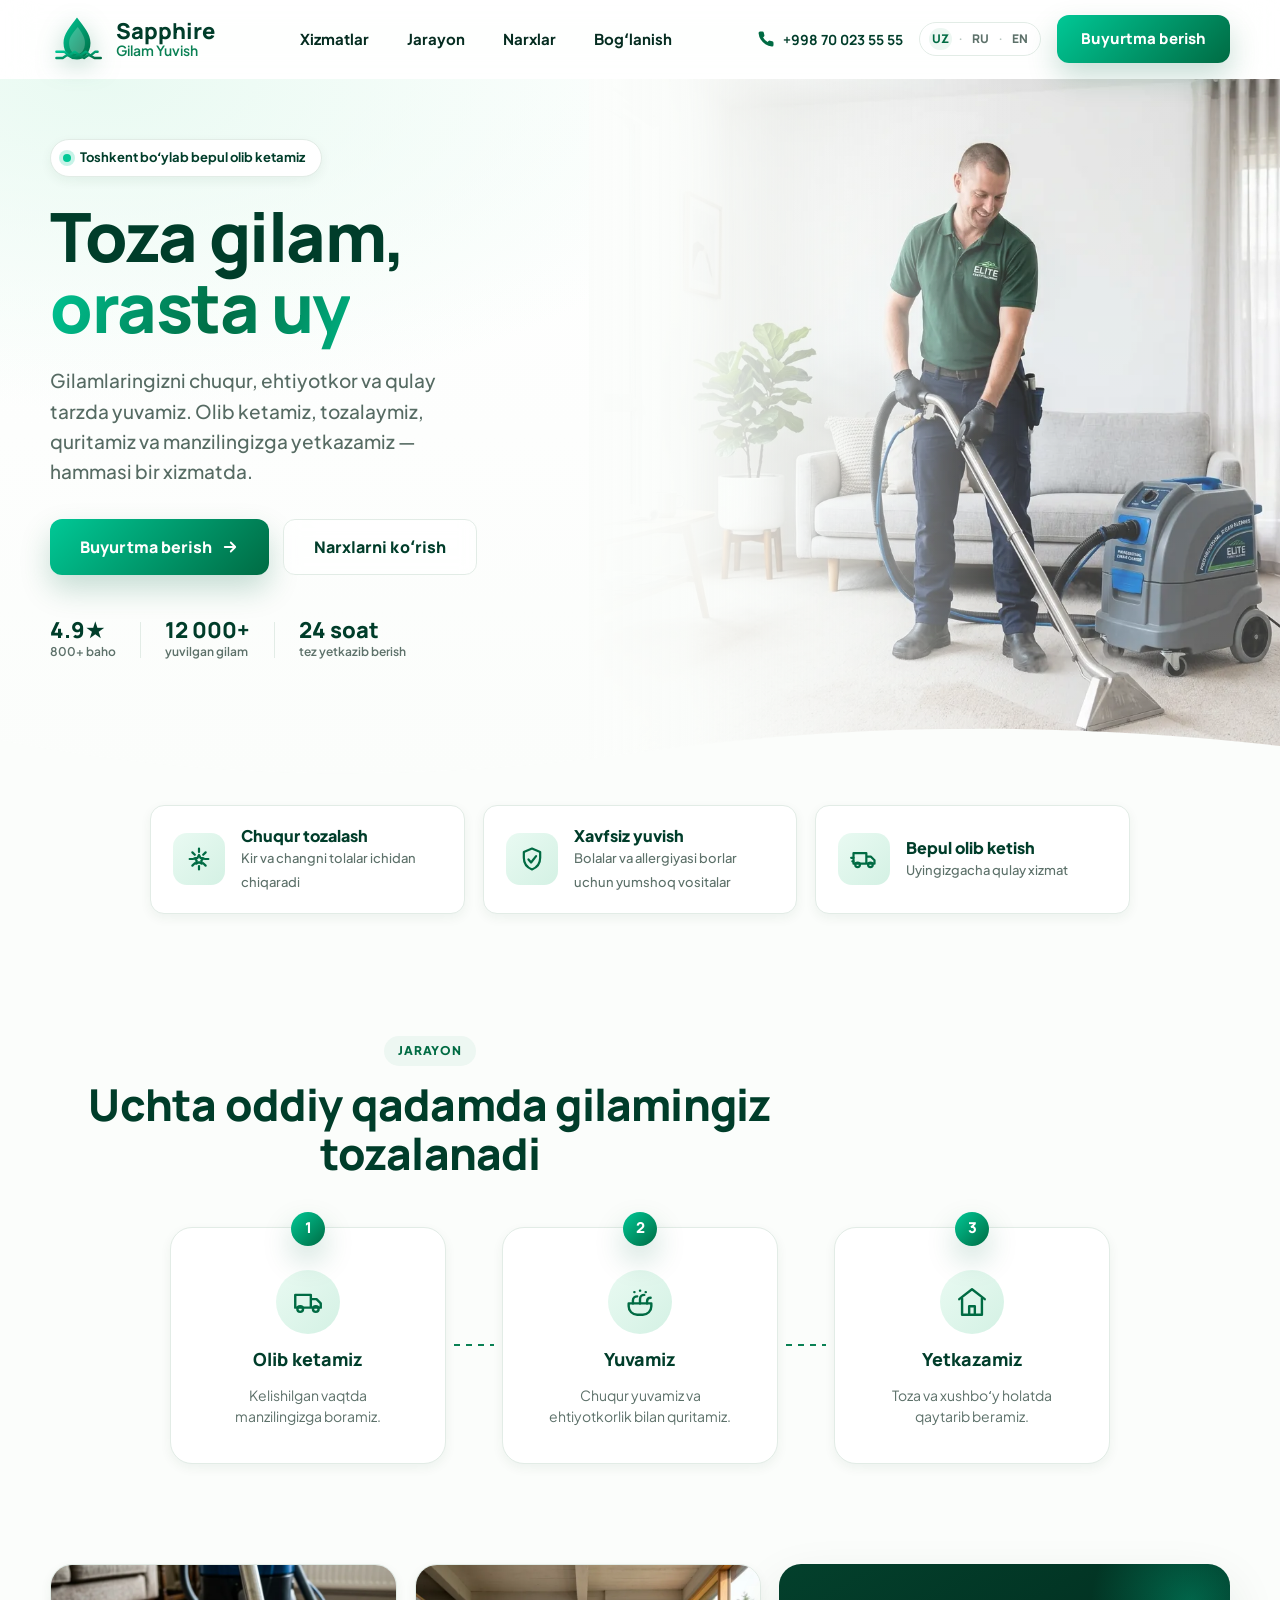
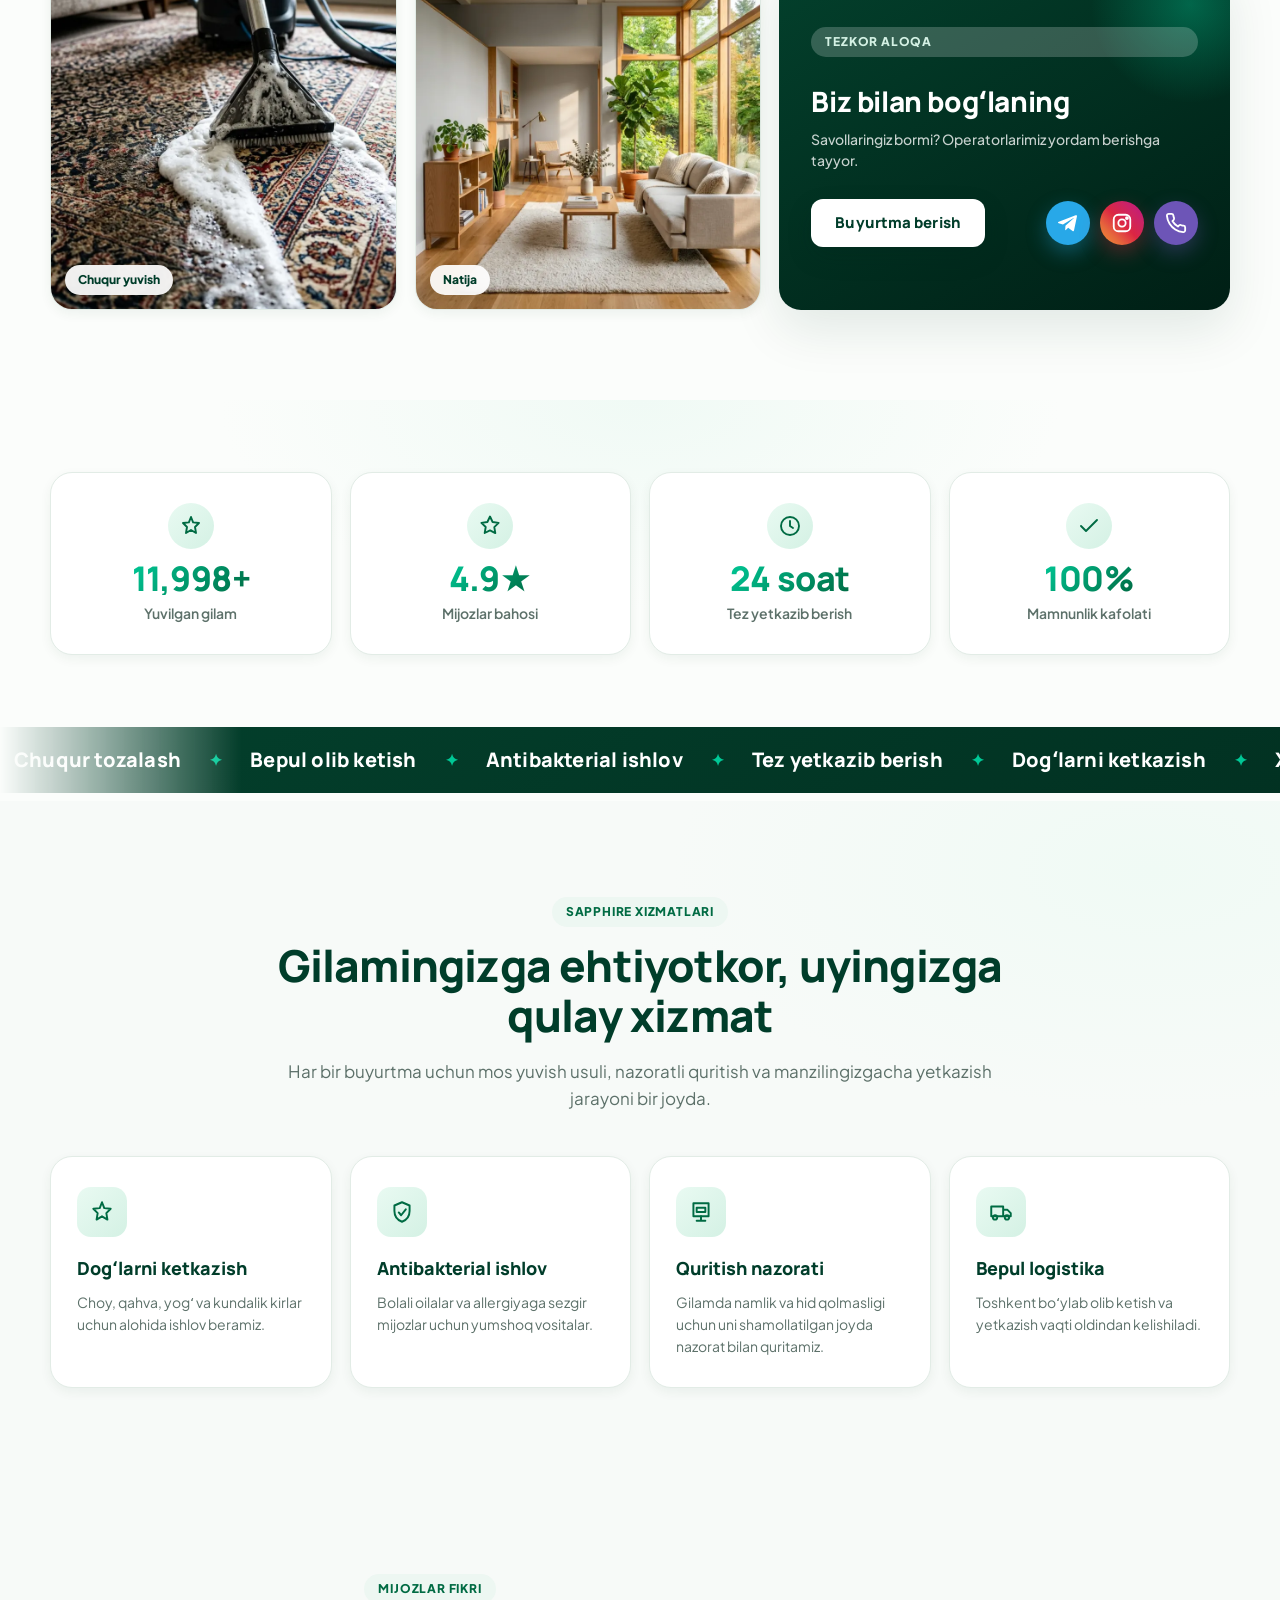
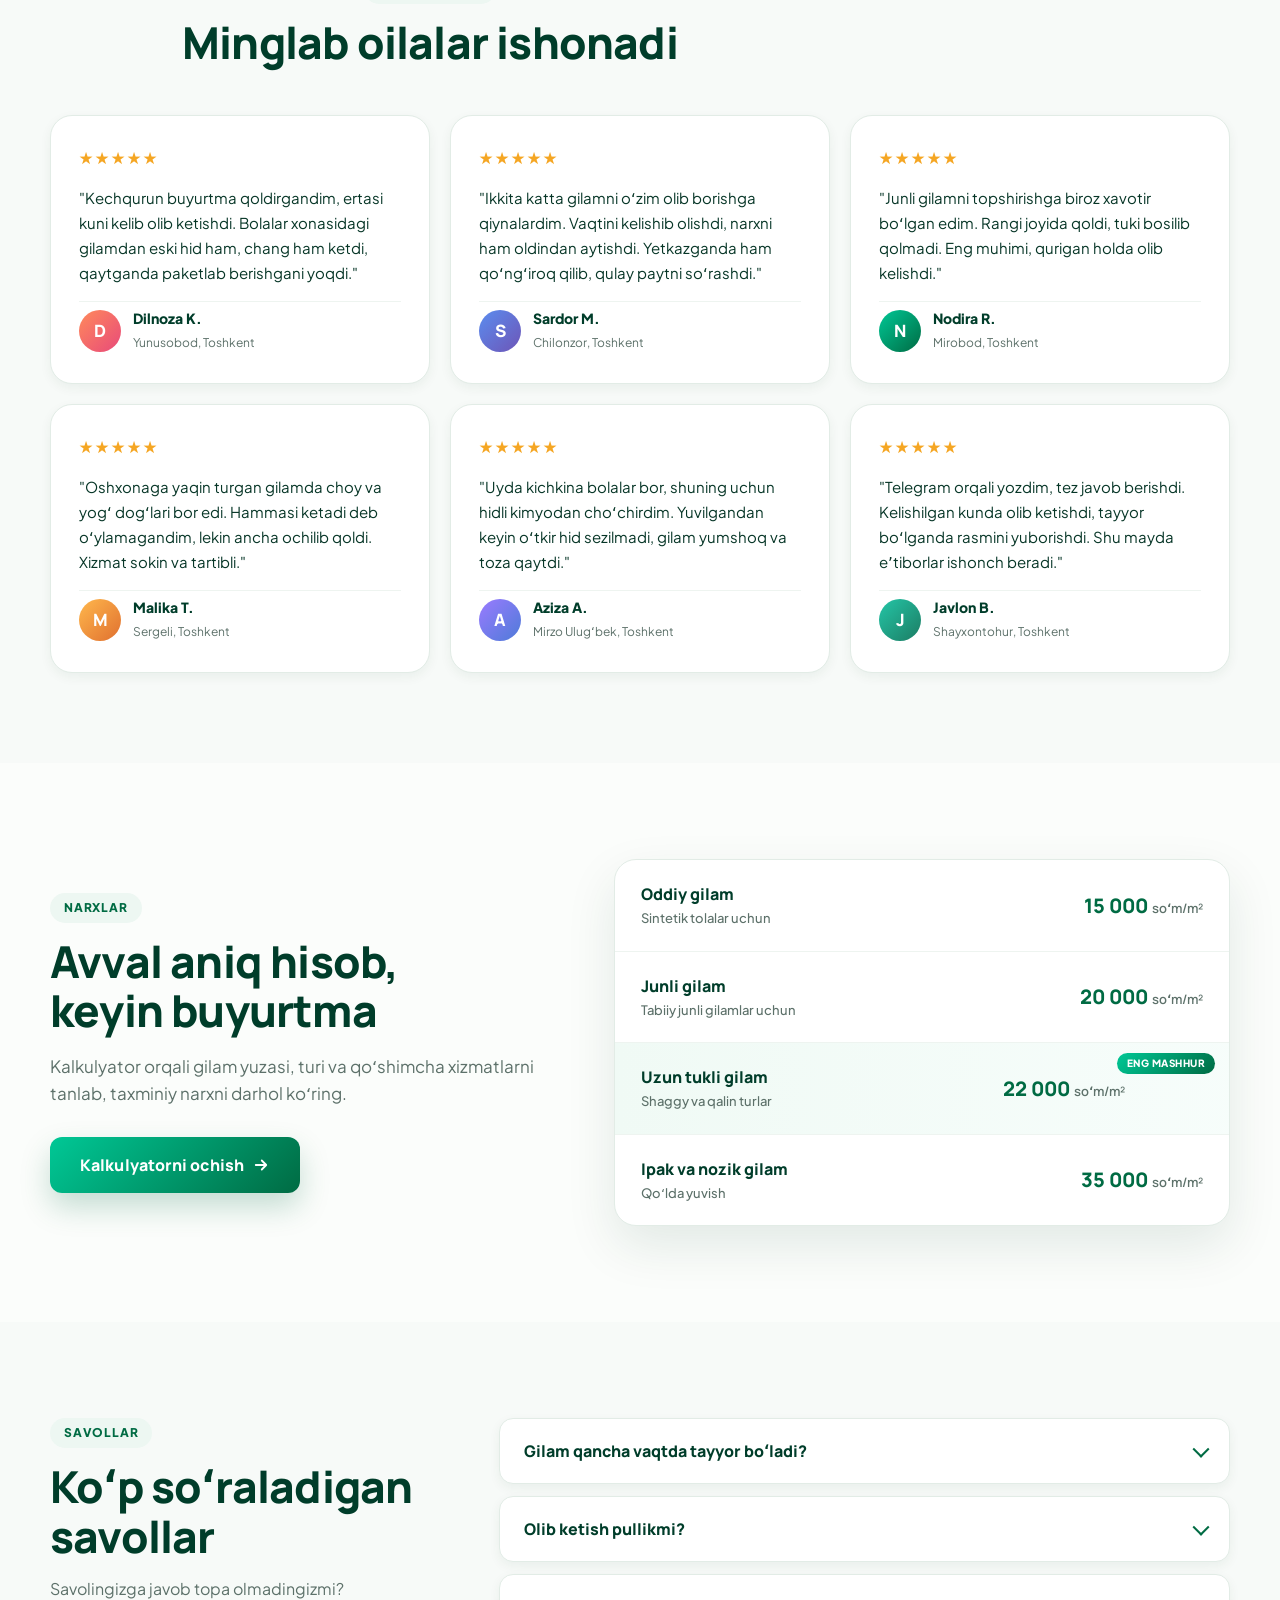
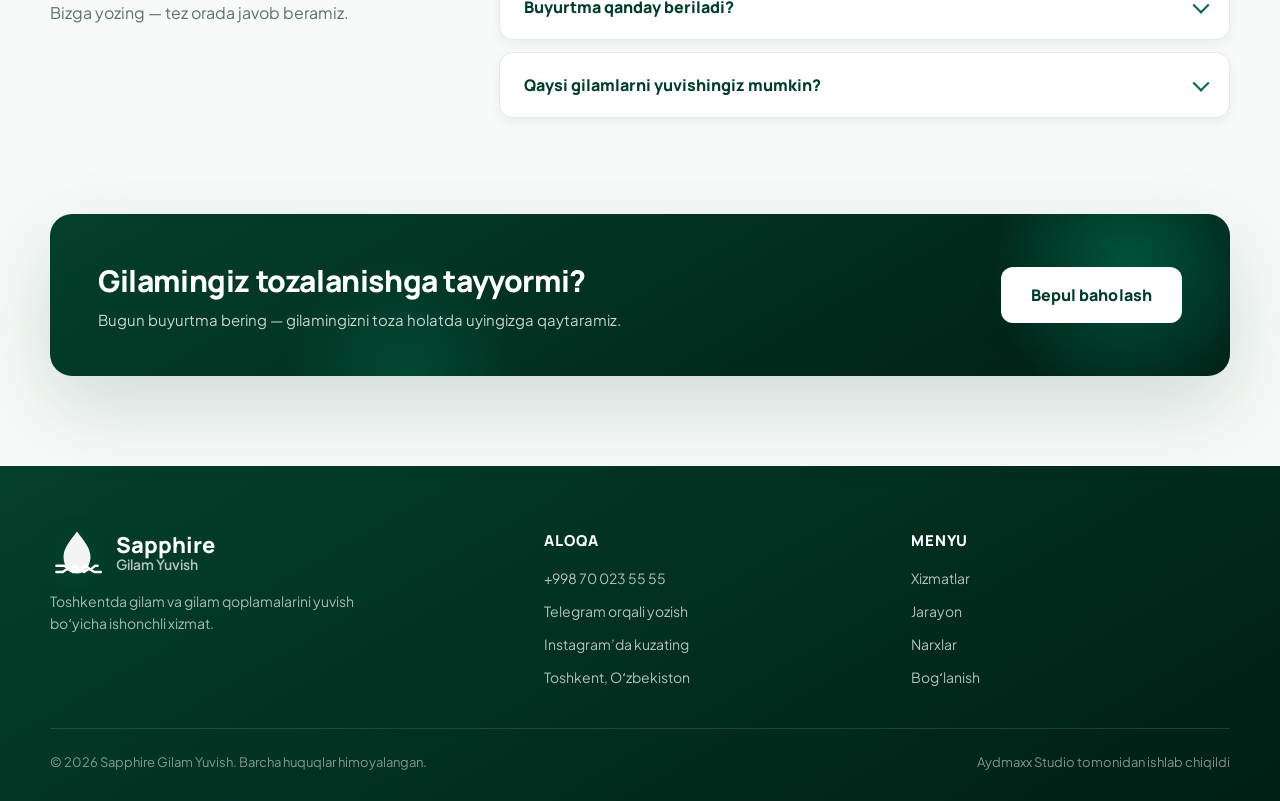
==== commit a5ebff89: "content: add natural testimonials" ====
--- a/index.html
+++ b/index.html
@@ -5,6 +5,11 @@
   <meta name="viewport" content="width=device-width, initial-scale=1.0">
   <title>Sapphire Gilam Yuvish — Toshkentda gilam yuvish xizmati</title>
   <meta name="description" content="Toshkentda gilam yuvish, gilam qoplamalari va mebellarni tozalash xizmati. Gilamingizni bepul olib ketamiz, yuvamiz va manzilingizga yetkazamiz.">
+  <link rel="canonical" href="/">
+  <link rel="alternate" hreflang="uz" href="/">
+  <link rel="alternate" hreflang="ru" href="/ru/">
+  <link rel="alternate" hreflang="en" href="/en/">
+  <link rel="alternate" hreflang="x-default" href="/">
   <link rel="icon" href="data:image/svg+xml,%3Csvg xmlns='http://www.w3.org/2000/svg' viewBox='0 0 64 64'%3E%3Cdefs%3E%3ClinearGradient id='g' x1='0' y1='0' x2='1' y2='1'%3E%3Cstop offset='0' stop-color='%2300c896'/%3E%3Cstop offset='1' stop-color='%23006b43'/%3E%3C/linearGradient%3E%3C/defs%3E%3Cpath fill='url(%23g)' d='M32 4c9 12 18 23 18 36 0 12-8 20-18 20S14 52 14 40C14 27 23 16 32 4Z'/%3E%3C/svg%3E">
   <link rel="preconnect" href="https://fonts.googleapis.com">
   <link rel="preconnect" href="https://fonts.gstatic.com" crossorigin>
@@ -46,6 +51,13 @@
           </svg>
           <span>+998 70 023 55 55</span>
         </a>
+        <div class="lang-switcher" aria-label="Tilni tanlash">
+          <a href="/" class="lang-link is-active" hreflang="uz" aria-current="page">UZ</a>
+          <span class="lang-sep" aria-hidden="true">·</span>
+          <a href="/ru/" class="lang-link" hreflang="ru">RU</a>
+          <span class="lang-sep" aria-hidden="true">·</span>
+          <a href="/en/" class="lang-link" hreflang="en">EN</a>
+        </div>
         <button class="btn btn-primary open-booking-btn">Buyurtma berish</button>
         <button id="menu-trigger" class="menu-trigger" type="button" aria-label="Menyuni ochish" aria-expanded="false" aria-controls="mobile-nav">
           <span></span>
@@ -62,6 +74,13 @@
       <a class="mobile-nav-link" href="#process">Jarayon</a>
       <a class="mobile-nav-link" href="#pricing">Narxlar</a>
       <a class="mobile-nav-link" href="#contact">Bogʻlanish</a>
+      <div class="lang-switcher lang-switcher-mobile" aria-label="Tilni tanlash">
+        <a href="/" class="lang-link is-active" hreflang="uz" aria-current="page">UZ</a>
+        <span class="lang-sep" aria-hidden="true">·</span>
+        <a href="/ru/" class="lang-link" hreflang="ru">RU</a>
+        <span class="lang-sep" aria-hidden="true">·</span>
+        <a href="/en/" class="lang-link" hreflang="en">EN</a>
+      </div>
       <button class="btn btn-primary open-booking-btn">Buyurtma berish</button>
     </nav>
   </div>
@@ -357,7 +376,7 @@
       <div class="container testimonials-grid">
         <article class="testimonial-card reveal">
           <div class="testimonial-stars" aria-label="5 yulduz">★★★★★</div>
-          <p>"Gilamni olib ketib, xuddi yangidek qilib qaytarishdi. Hid ham qolmadi, bolam bemalol ustida oʻynaydi."</p>
+          <p>"Kechqurun buyurtma qoldirgandim, ertasi kuni kelib olib ketishdi. Bolalar xonasidagi gilamdan eski hid ham, chang ham ketdi, qaytganda paketlab berishgani yoqdi."</p>
           <div class="testimonial-author">
             <span class="testimonial-avatar" style="--c1:#ff8a5b;--c2:#e84a7a">D</span>
             <span>
@@ -368,7 +387,7 @@
         </article>
         <article class="testimonial-card reveal">
           <div class="testimonial-stars" aria-label="5 yulduz">★★★★★</div>
-          <p>"Olib ketish va yetkazish bepul ekani juda qulay. Ancha vaqtim tejaldi, narx va xizmatdan mamnunman."</p>
+          <p>"Ikkita katta gilamni oʻzim olib borishga qiynalardim. Vaqtini kelishib olishdi, narxni ham oldindan aytishdi. Yetkazganda ham qoʻngʻiroq qilib, qulay paytni soʻrashdi."</p>
           <div class="testimonial-author">
             <span class="testimonial-avatar" style="--c1:#5b8def;--c2:#6d55b7">S</span>
             <span>
@@ -379,12 +398,45 @@
         </article>
         <article class="testimonial-card reveal">
           <div class="testimonial-stars" aria-label="5 yulduz">★★★★★</div>
-          <p>"Junli gilamni juda ehtiyotkorlik bilan yuvishdi. Rangi ham, tuki ham buzilmadi. Bemalol tavsiya qilaman."</p>
+          <p>"Junli gilamni topshirishga biroz xavotir boʻlgan edim. Rangi joyida qoldi, tuki bosilib qolmadi. Eng muhimi, qurigan holda olib kelishdi."</p>
           <div class="testimonial-author">
             <span class="testimonial-avatar" style="--c1:#00c896;--c2:#006b43">N</span>
             <span>
               <strong>Nodira R.</strong>
               <small>Mirobod, Toshkent</small>
+            </span>
+          </div>
+        </article>
+        <article class="testimonial-card reveal">
+          <div class="testimonial-stars" aria-label="5 yulduz">★★★★★</div>
+          <p>"Oshxonaga yaqin turgan gilamda choy va yogʻ dogʻlari bor edi. Hammasi ketadi deb oʻylamagandim, lekin ancha ochilib qoldi. Xizmat sokin va tartibli."</p>
+          <div class="testimonial-author">
+            <span class="testimonial-avatar" style="--c1:#ffb84d;--c2:#e0702f">M</span>
+            <span>
+              <strong>Malika T.</strong>
+              <small>Sergeli, Toshkent</small>
+            </span>
+          </div>
+        </article>
+        <article class="testimonial-card reveal">
+          <div class="testimonial-stars" aria-label="5 yulduz">★★★★★</div>
+          <p>"Uyda kichkina bolalar bor, shuning uchun hidli kimyodan choʻchirdim. Yuvilgandan keyin oʻtkir hid sezilmadi, gilam yumshoq va toza qaytdi."</p>
+          <div class="testimonial-author">
+            <span class="testimonial-avatar" style="--c1:#9a7bff;--c2:#4e7bd8">A</span>
+            <span>
+              <strong>Aziza A.</strong>
+              <small>Mirzo Ulugʻbek, Toshkent</small>
+            </span>
+          </div>
+        </article>
+        <article class="testimonial-card reveal">
+          <div class="testimonial-stars" aria-label="5 yulduz">★★★★★</div>
+          <p>"Telegram orqali yozdim, tez javob berishdi. Kelishilgan kunda olib ketishdi, tayyor boʻlganda rasmini yuborishdi. Shu mayda eʼtiborlar ishonch beradi."</p>
+          <div class="testimonial-author">
+            <span class="testimonial-avatar" style="--c1:#24c6a7;--c2:#1c7c63">J</span>
+            <span>
+              <strong>Javlon B.</strong>
+              <small>Shayxontohur, Toshkent</small>
             </span>
           </div>
         </article>
--- a/style.css
+++ b/style.css
@@ -320,6 +320,45 @@
   color: var(--green);
 }
 
+.lang-switcher {
+  display: inline-flex;
+  align-items: center;
+  gap: 7px;
+  padding: 5px 9px;
+  border: 1px solid var(--line);
+  border-radius: 999px;
+  color: var(--muted);
+  background: rgba(255, 255, 255, .72);
+  font-family: var(--font-display);
+  font-size: 12px;
+  font-weight: 800;
+  letter-spacing: 0;
+  white-space: nowrap;
+}
+
+.lang-link {
+  min-width: 22px;
+  padding: 2px 3px;
+  border-radius: 999px;
+  text-align: center;
+  transition: color .2s ease, background .2s ease;
+}
+
+.lang-link:hover,
+.lang-link.is-active {
+  color: var(--green);
+}
+
+.lang-link.is-active {
+  background: var(--mint);
+  cursor: default;
+}
+
+.lang-sep {
+  color: #b5c5be;
+  font-weight: 700;
+}
+
 .menu-trigger {
   display: none;
   width: 44px;
@@ -394,6 +433,13 @@
 
 .mobile-nav-panel .btn {
   margin-top: 14px;
+}
+
+.mobile-nav-panel .lang-switcher {
+  justify-self: start;
+  margin: 12px 0 4px;
+  padding: 8px 12px;
+  background: var(--soft);
 }
 
 /* ===================================================================
@@ -2107,6 +2153,24 @@
 /* ===================================================================
    RESPONSIVE
    =================================================================== */
+@media (max-width: 1100px) {
+  .header-container {
+    gap: 18px;
+  }
+
+  .desktop-nav {
+    gap: 24px;
+  }
+
+  .header-actions {
+    gap: 10px;
+  }
+
+  .header-actions > .btn-primary {
+    padding-inline: 18px;
+  }
+}
+
 @media (max-width: 1024px) {
   .hero-copy {
     width: 56%;
@@ -2115,7 +2179,7 @@
     inset: 0 0 0 40%;
   }
   .desktop-nav {
-    gap: 28px;
+    gap: 22px;
   }
 }
 
@@ -2154,6 +2218,12 @@
   }
 }
 
+@media (max-width: 940px) {
+  .header-actions > .btn-primary {
+    display: none;
+  }
+}
+
 @media (max-width: 760px) {
   .container {
     width: min(100% - 32px, var(--container));
@@ -2165,6 +2235,7 @@
 
   .desktop-nav,
   .header-actions > .header-phone,
+  .header-actions > .lang-switcher,
   .header-actions > .btn-primary {
     display: none;
   }
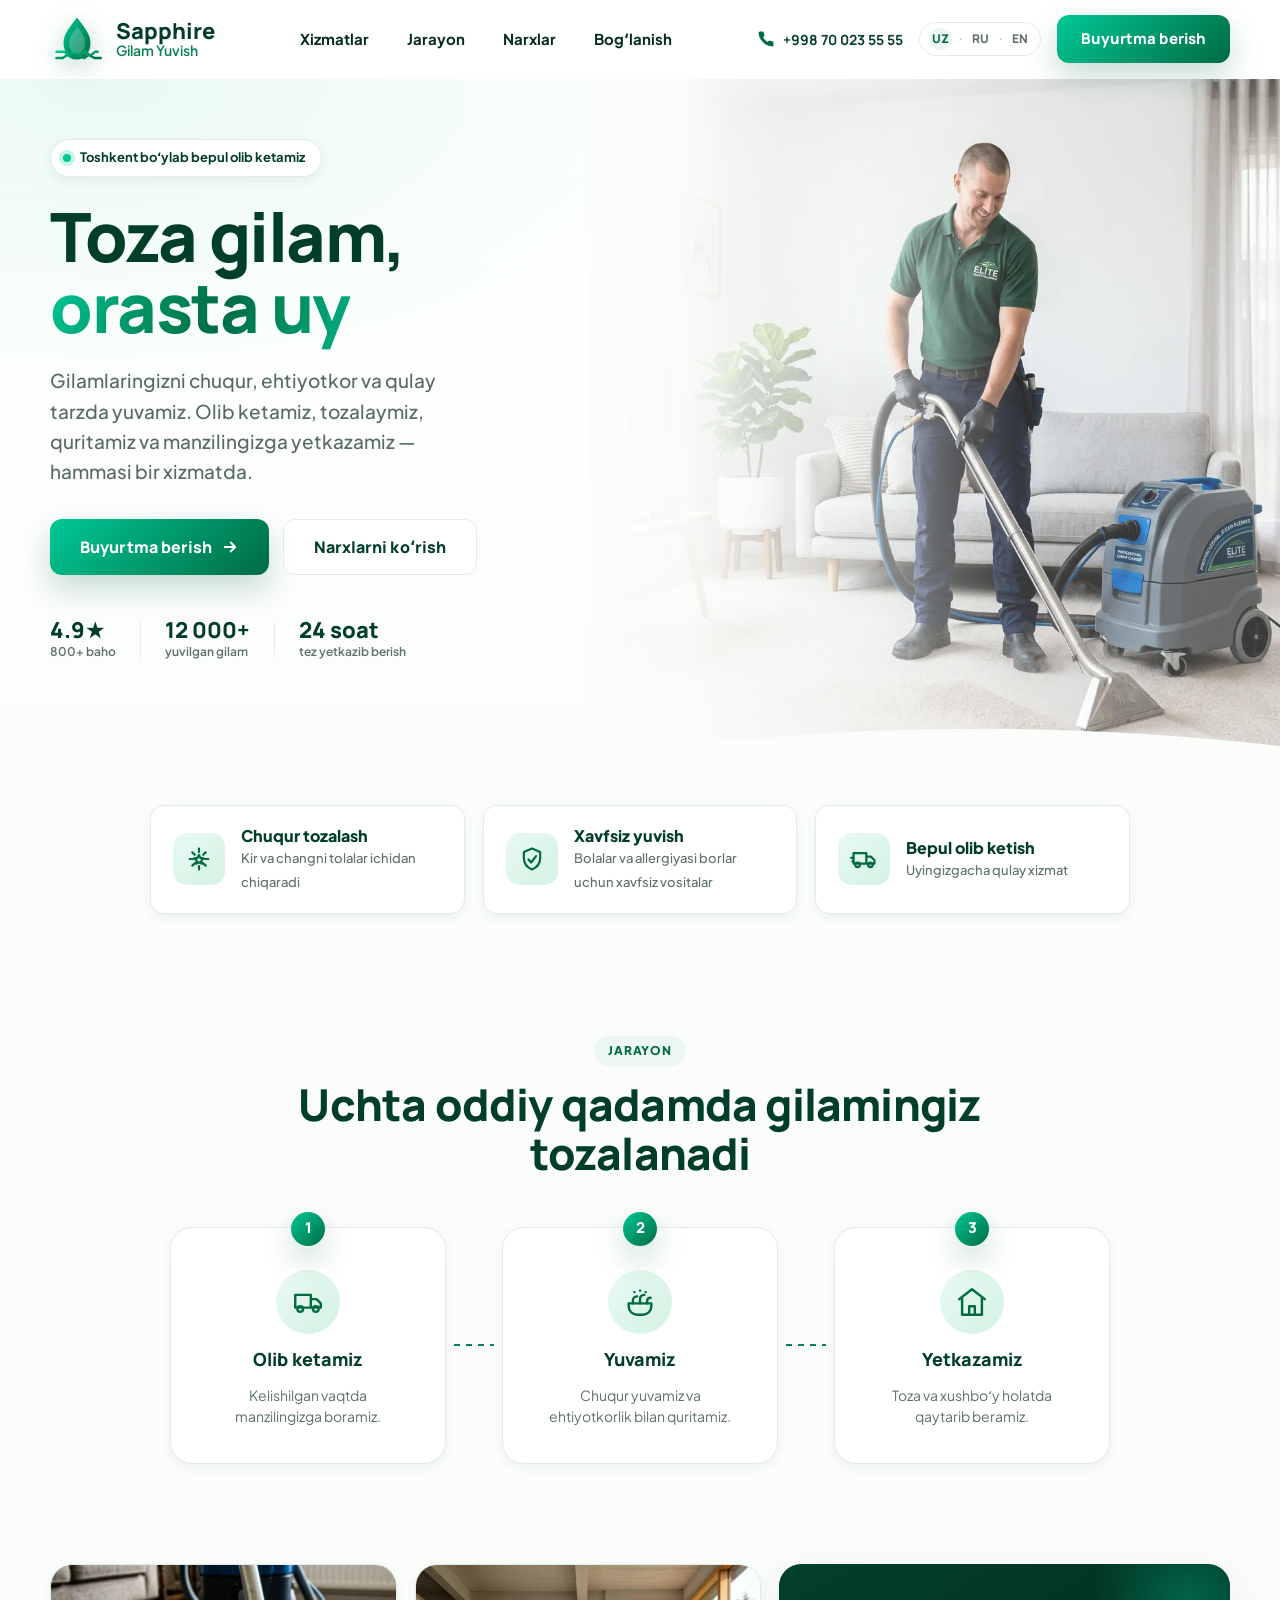
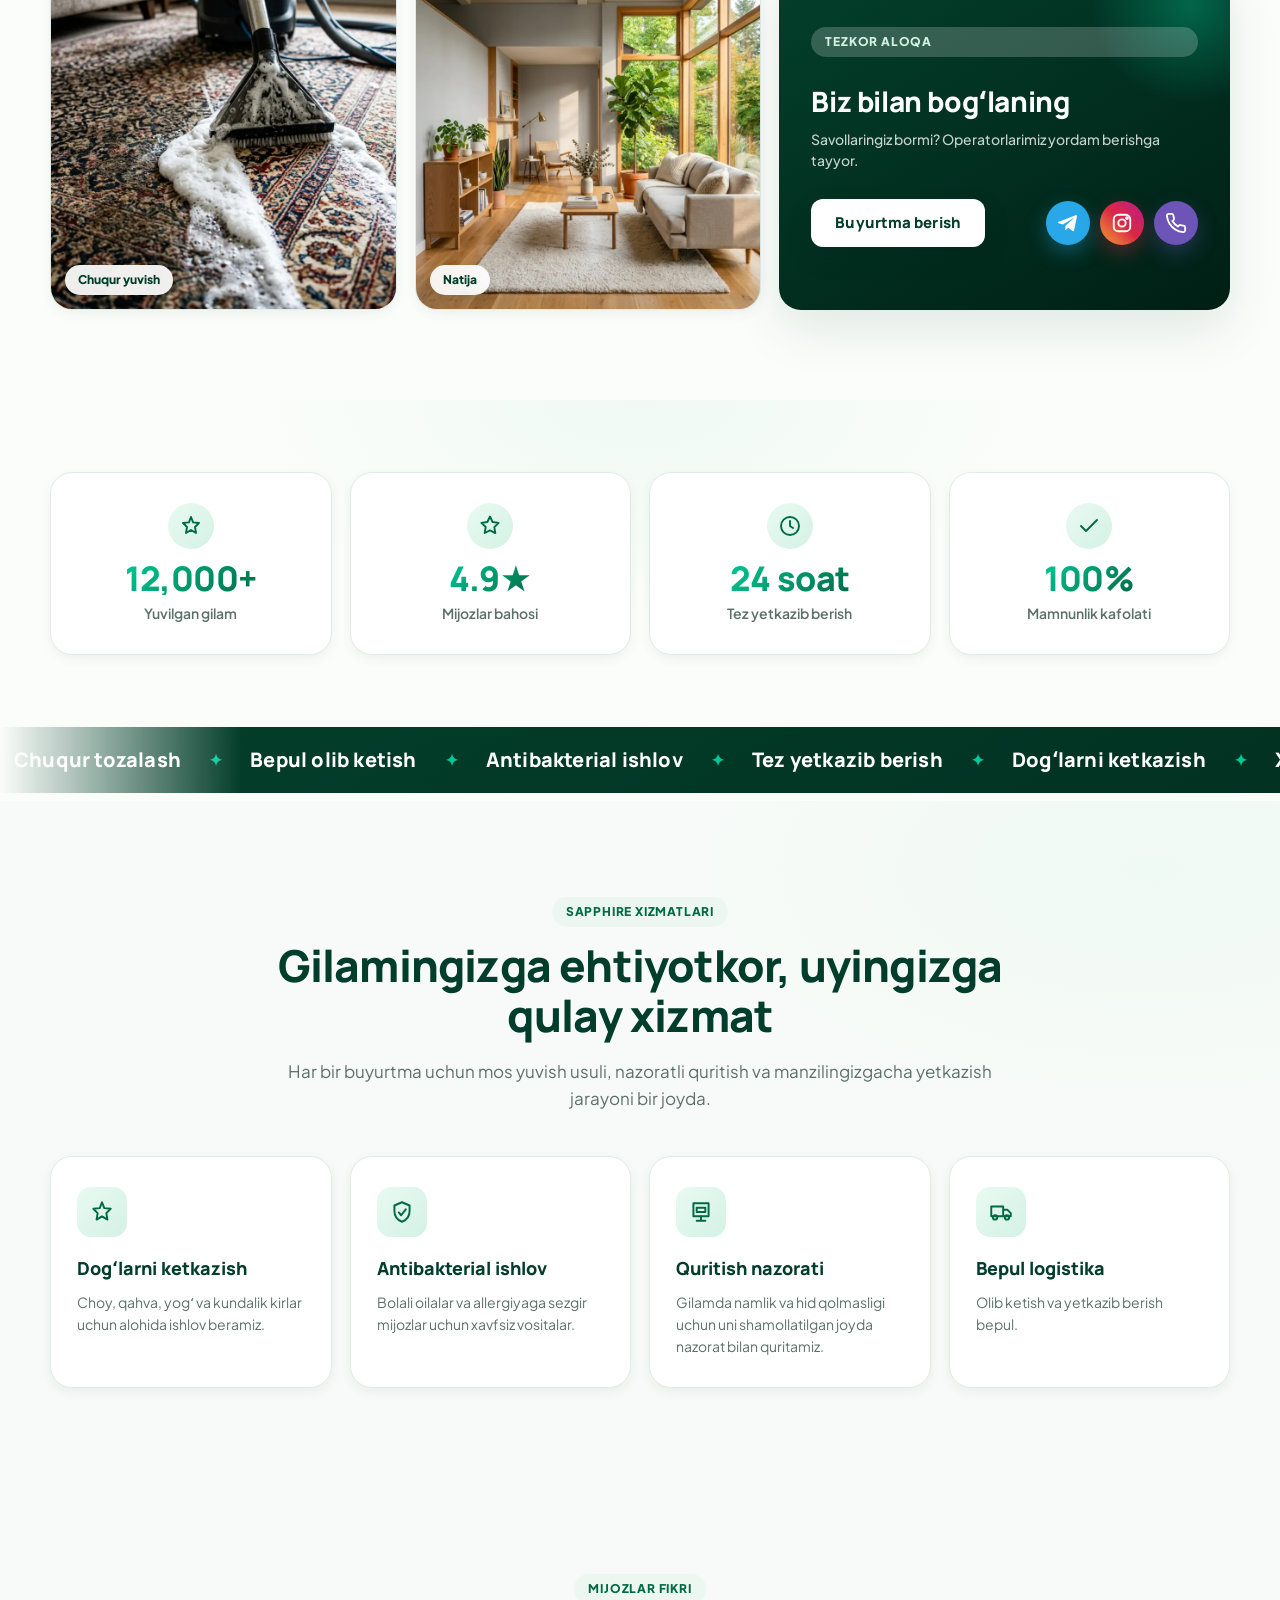
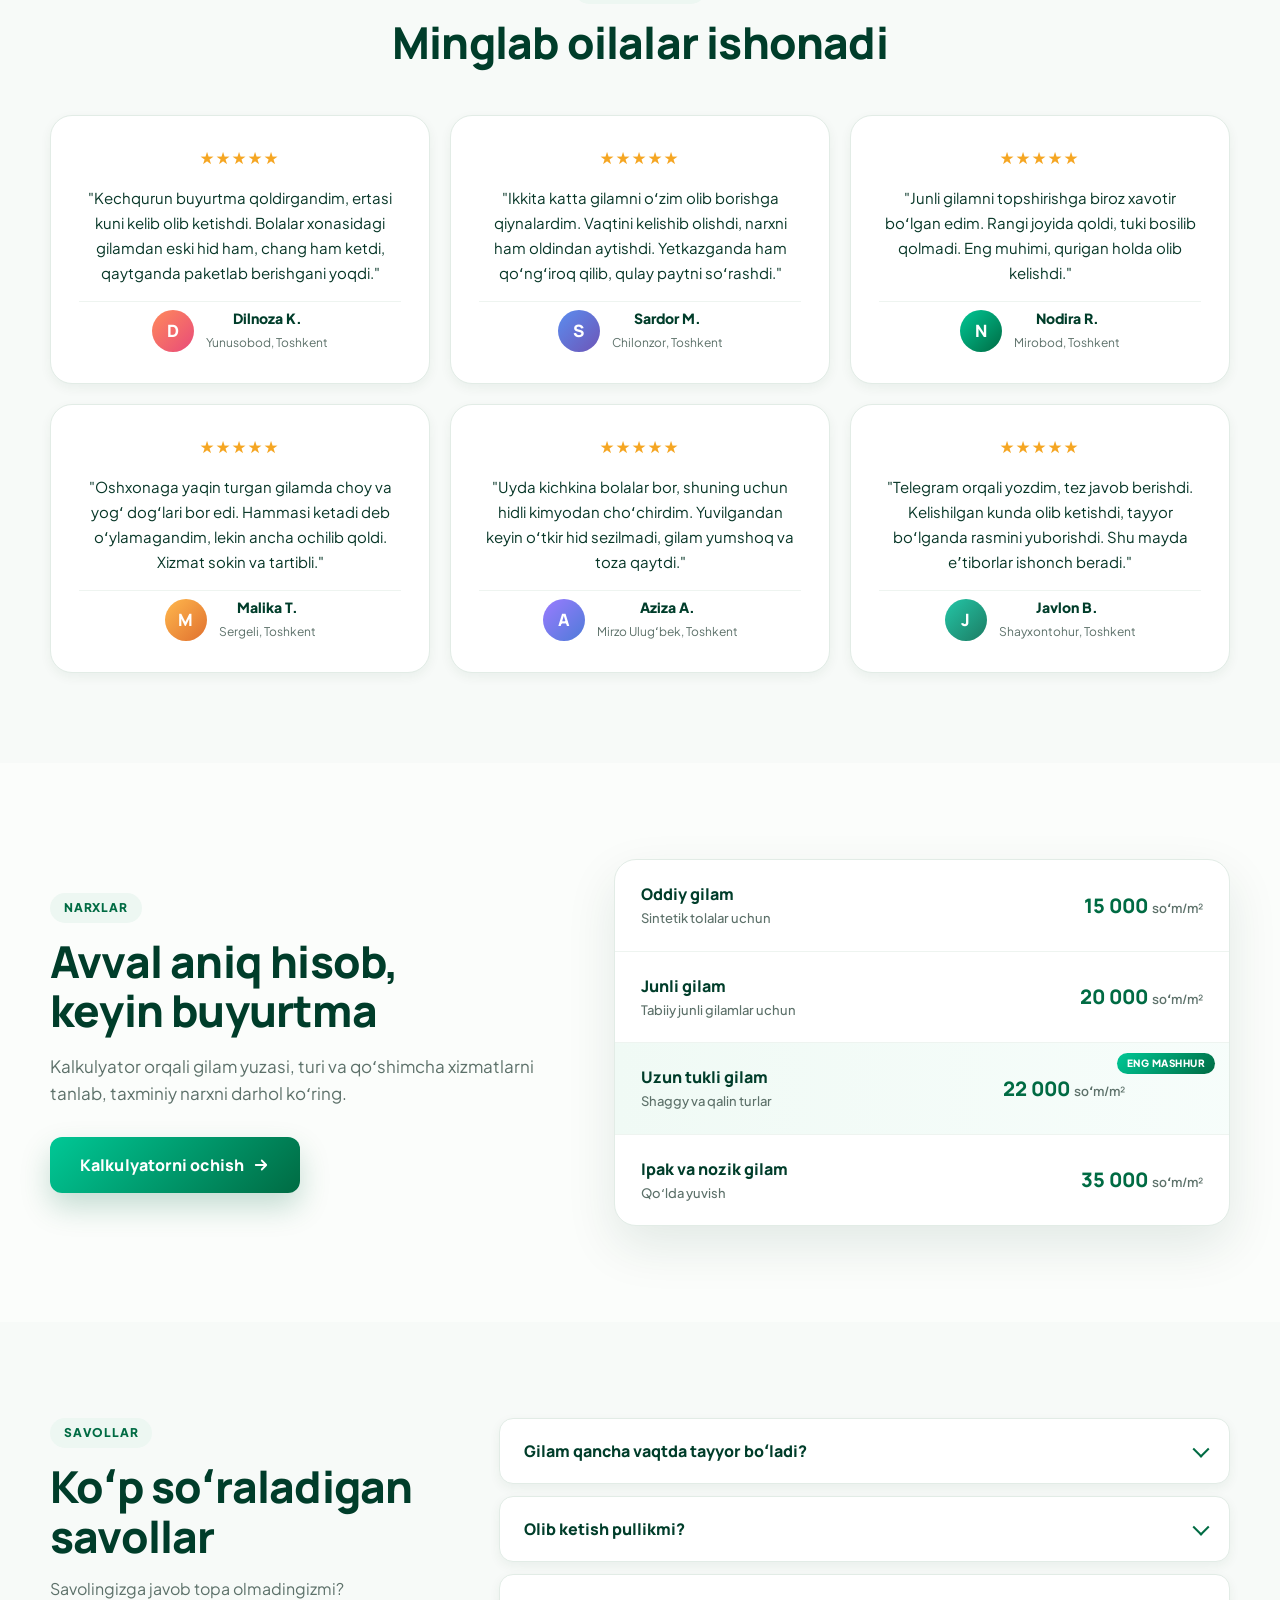
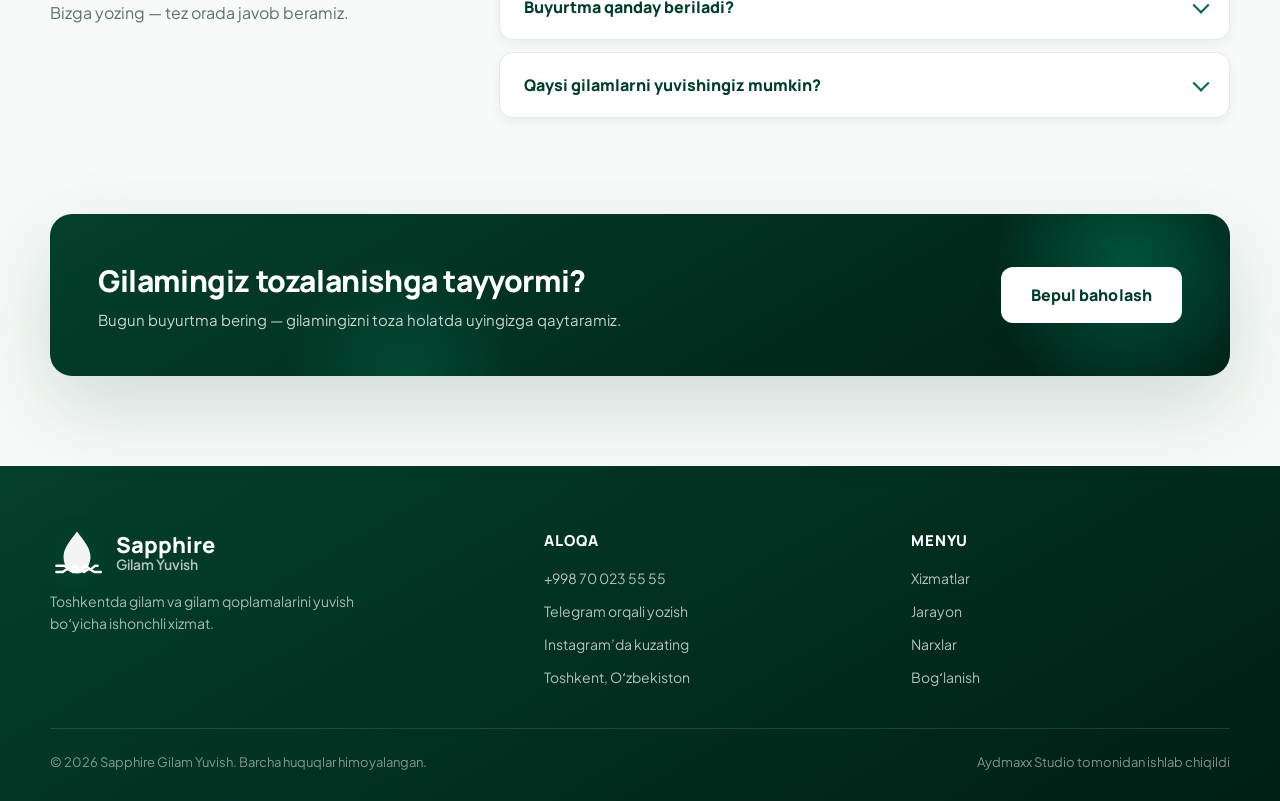
==== commit 9a900e0e: "Fix service copy and center sections" ====
--- a/index.html
+++ b/index.html
@@ -155,7 +155,7 @@
           </span>
           <div>
             <strong>Xavfsiz yuvish</strong>
-            <small>Bolalar va allergiyasi borlar uchun yumshoq vositalar</small>
+            <small>Bolalar va allergiyasi borlar uchun xavfsiz vositalar</small>
           </div>
         </article>
 
@@ -346,7 +346,7 @@
             <svg viewBox="0 0 24 24"><path d="M12 3 5 6v5c0 5 3.1 8.5 7 10 3.9-1.5 7-5 7-10V6l-7-3Z"/><path d="M9 12.4 11.2 15 15.5 9.5"/></svg>
           </span>
           <strong>Antibakterial ishlov</strong>
-          <p>Bolali oilalar va allergiyaga sezgir mijozlar uchun yumshoq vositalar.</p>
+          <p>Bolali oilalar va allergiyaga sezgir mijozlar uchun xavfsiz vositalar.</p>
         </article>
         <article class="service-card reveal">
           <span class="service-card-icon" aria-hidden="true">
@@ -360,7 +360,7 @@
             <svg viewBox="0 0 24 24"><path d="M3 7h11v9H3zM14 10h4l3 3v3h-7z"/><path d="M6.5 19a2 2 0 1 0 0-4 2 2 0 0 0 0 4ZM17.5 19a2 2 0 1 0 0-4 2 2 0 0 0 0 4Z"/></svg>
           </span>
           <strong>Bepul logistika</strong>
-          <p>Toshkent boʻylab olib ketish va yetkazish vaqti oldindan kelishiladi.</p>
+          <p>Olib ketish va yetkazib berish bepul.</p>
         </article>
       </div>
     </section>
--- a/style.css
+++ b/style.css
@@ -710,6 +710,7 @@
    =================================================================== */
 .section-heading {
   max-width: 760px;
+  margin-inline: auto;
   text-align: center;
 }
 
@@ -1175,8 +1176,10 @@
 .testimonial-card {
   display: flex;
   flex-direction: column;
+  align-items: center;
   gap: 16px;
   padding: 30px 28px;
+  text-align: center;
   border-radius: var(--radius-lg);
   background: #ffffff;
   border: 1px solid var(--line);
@@ -1206,9 +1209,11 @@
 .testimonial-author {
   display: flex;
   align-items: center;
+  justify-content: center;
   gap: 12px;
   padding-top: 6px;
   border-top: 1px solid var(--line-soft);
+  width: 100%;
 }
 
 .testimonial-avatar {
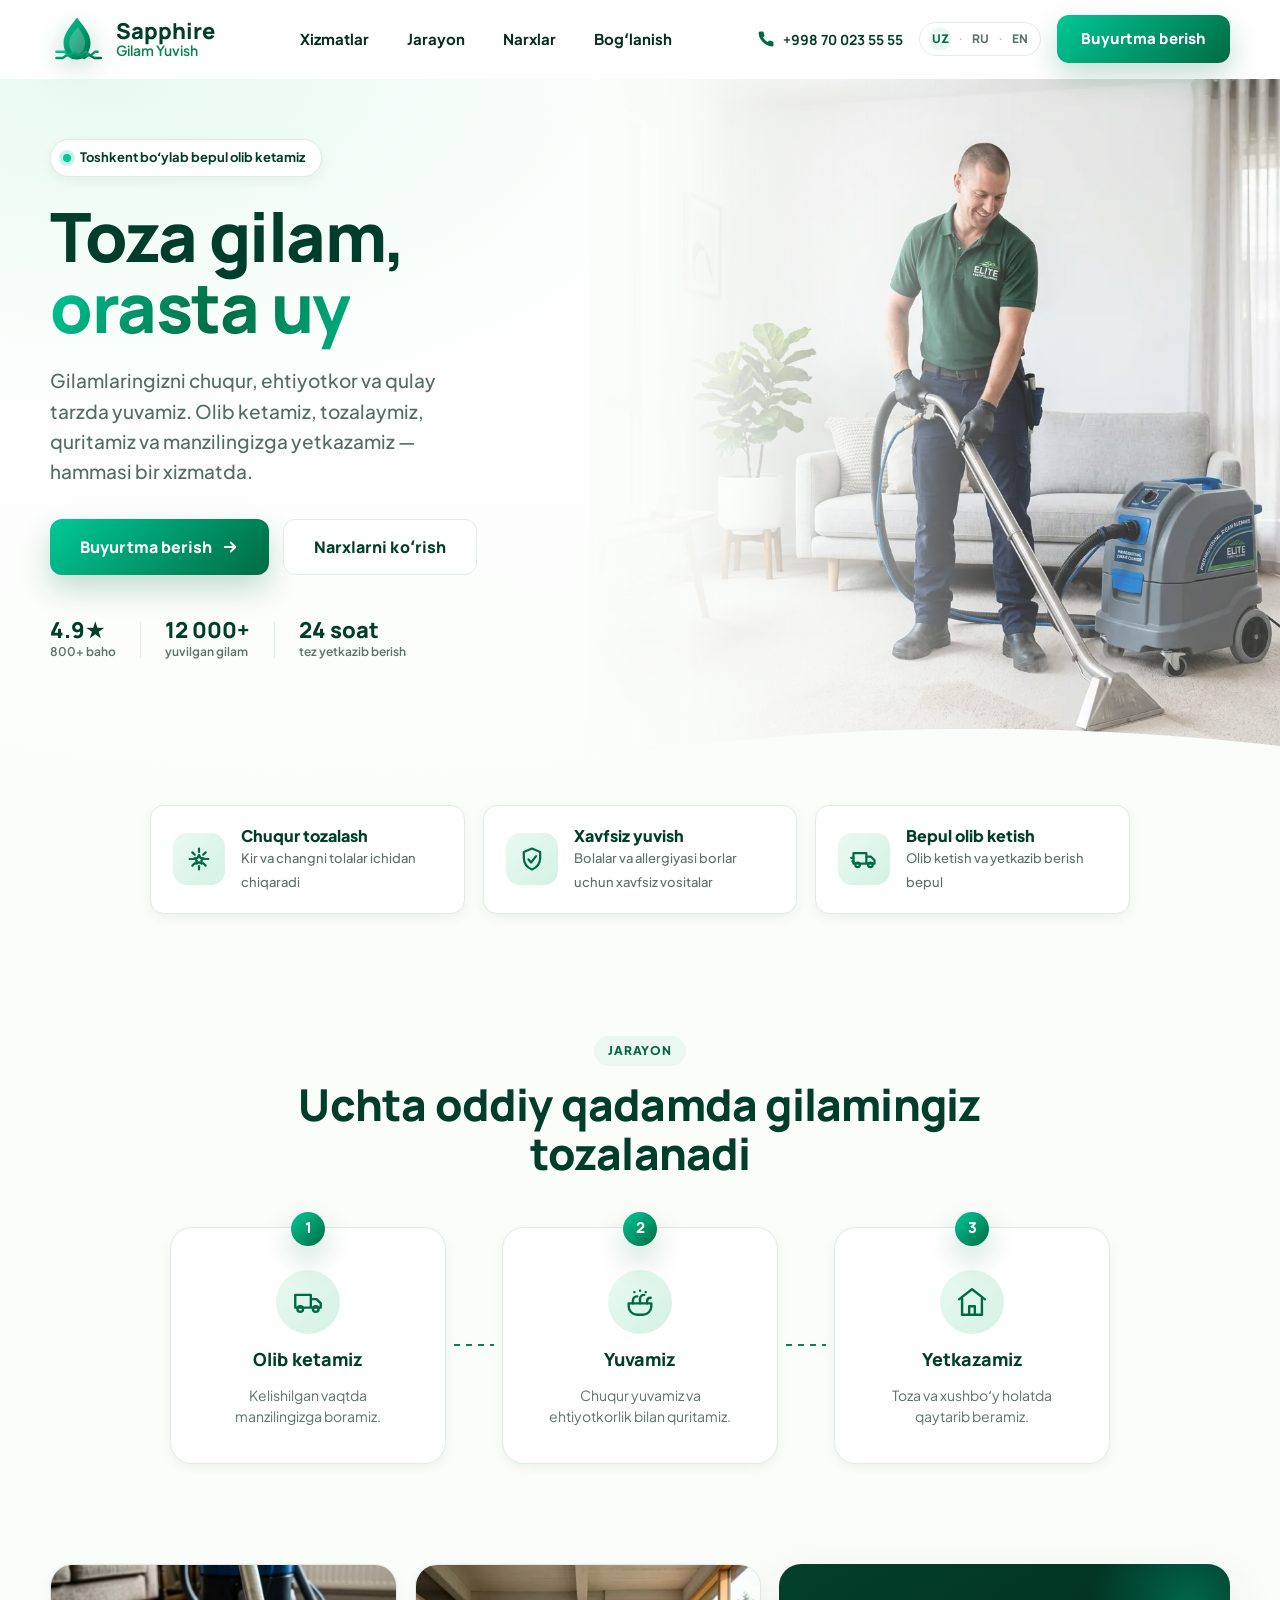
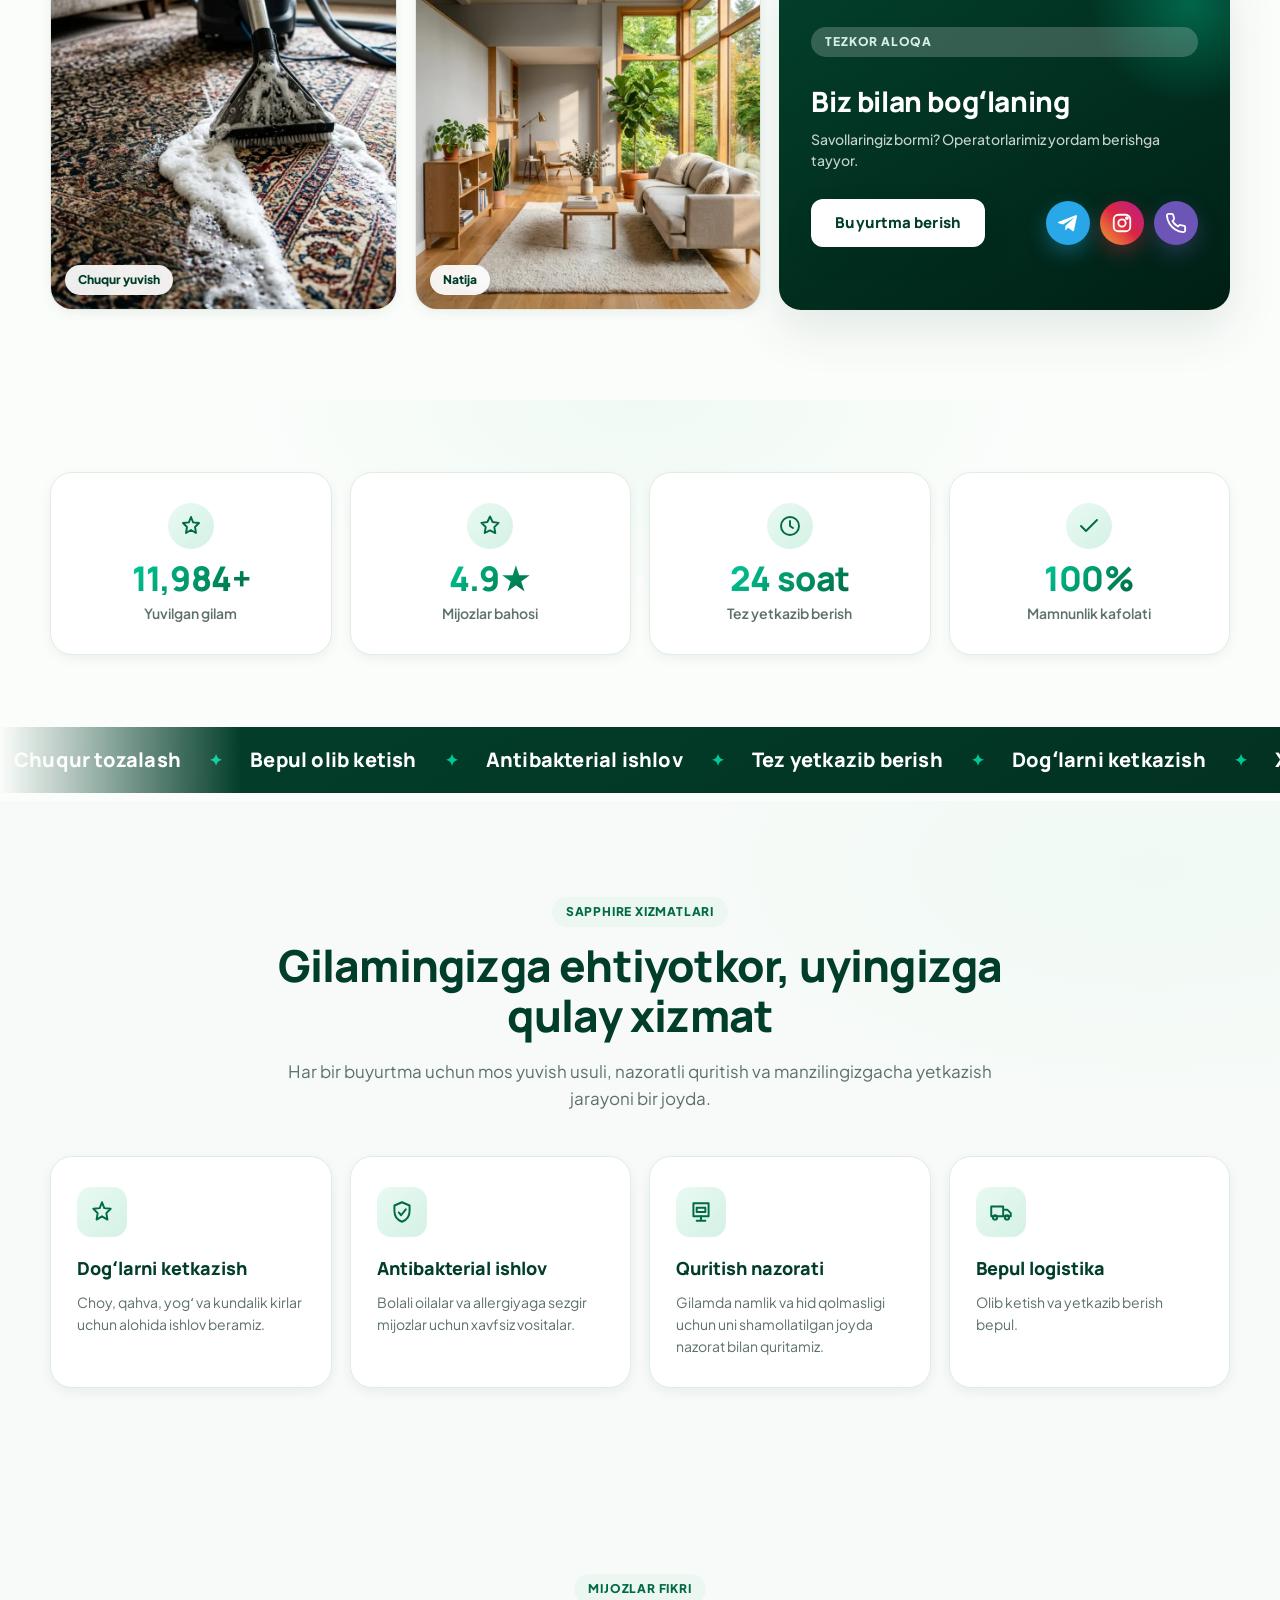
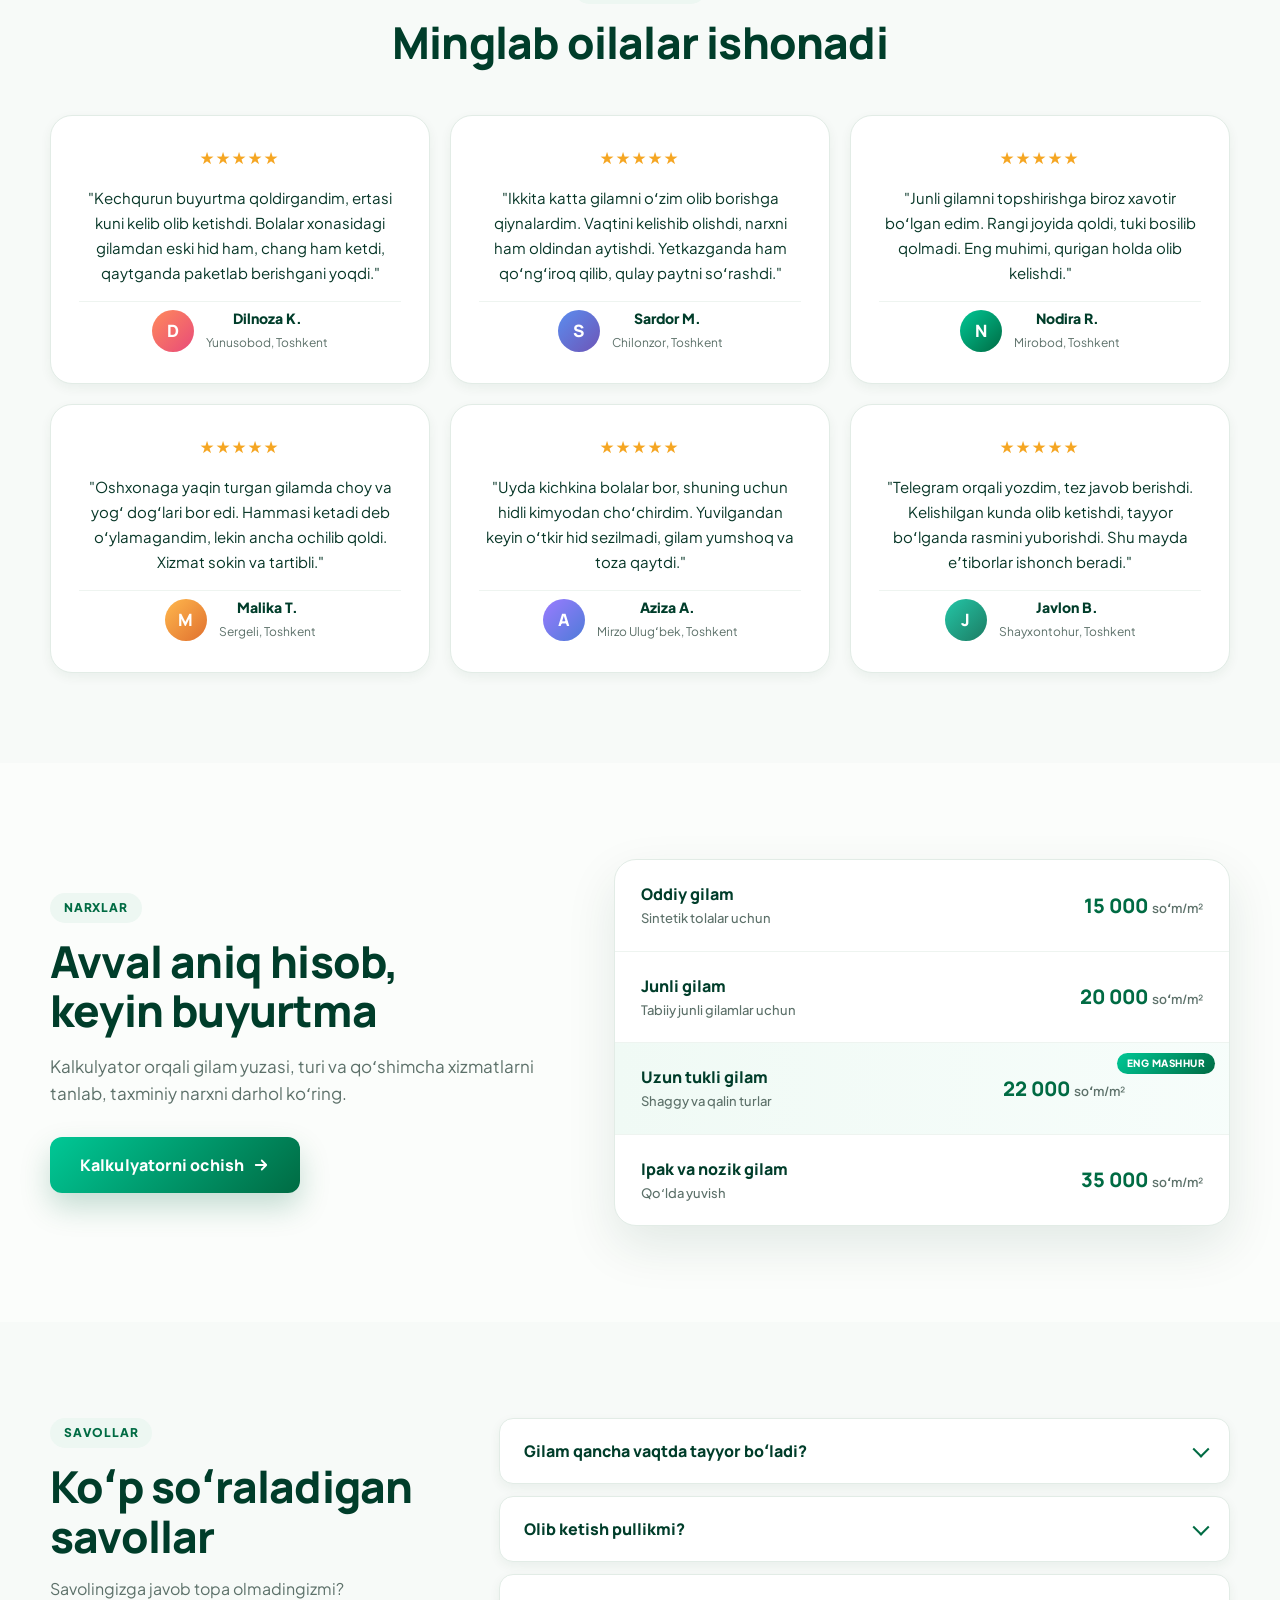
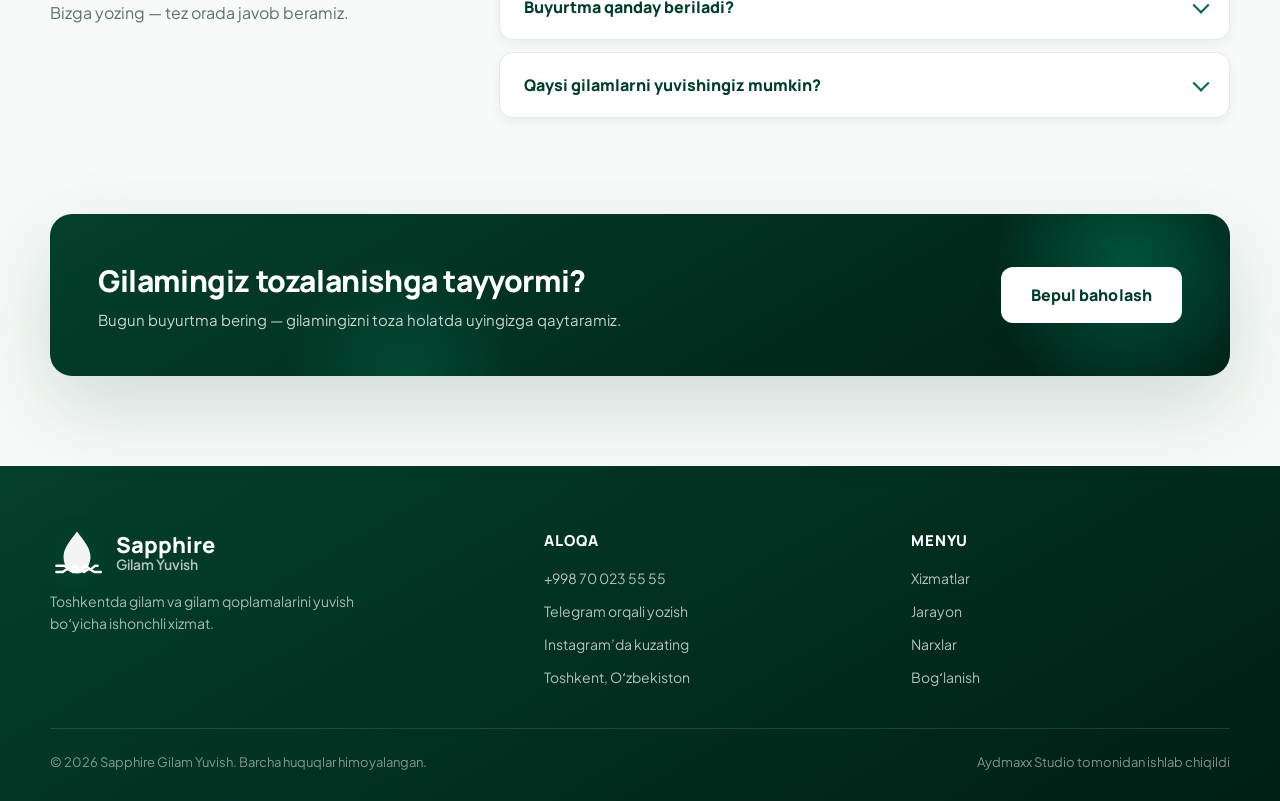
==== commit 013626bb: "Update free pickup description" ====
--- a/index.html
+++ b/index.html
@@ -168,7 +168,7 @@
           </span>
           <div>
             <strong>Bepul olib ketish</strong>
-            <small>Uyingizgacha qulay xizmat</small>
+            <small>Olib ketish va yetkazib berish bepul</small>
           </div>
         </article>
       </div>
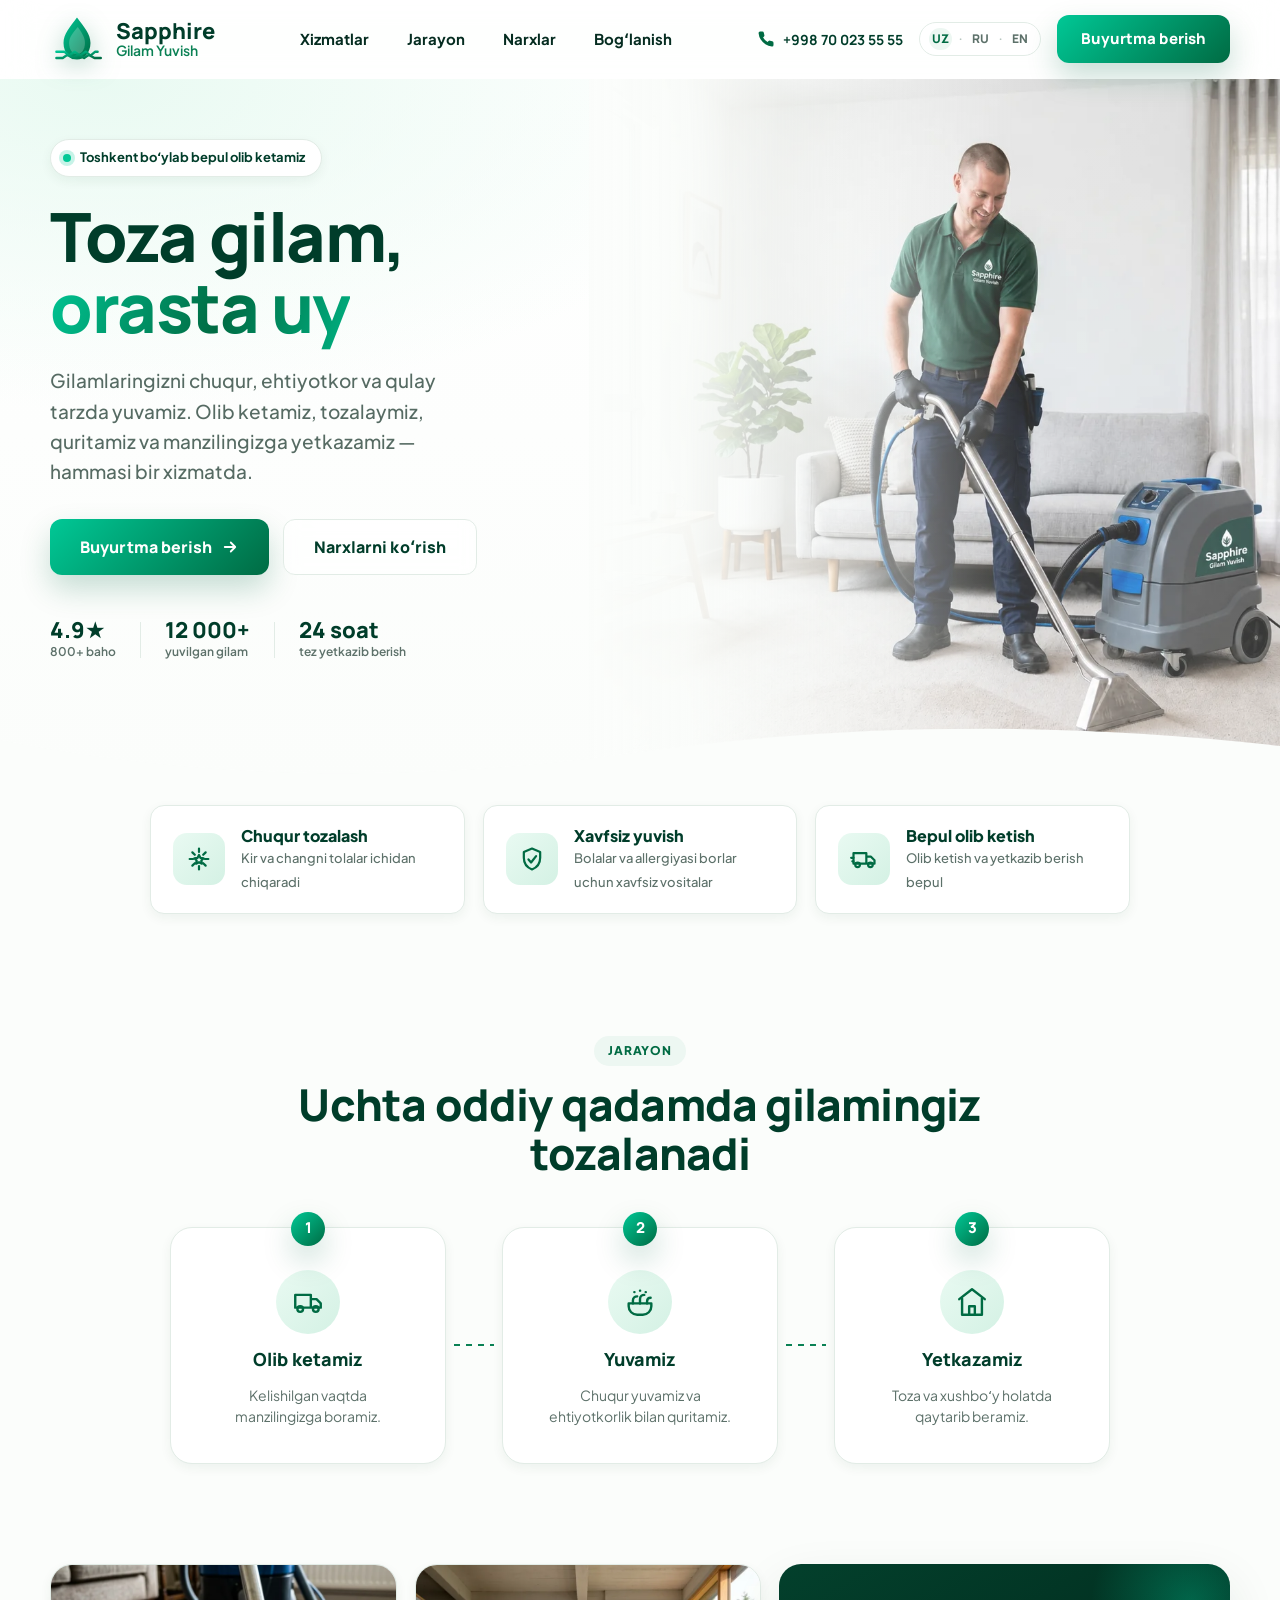
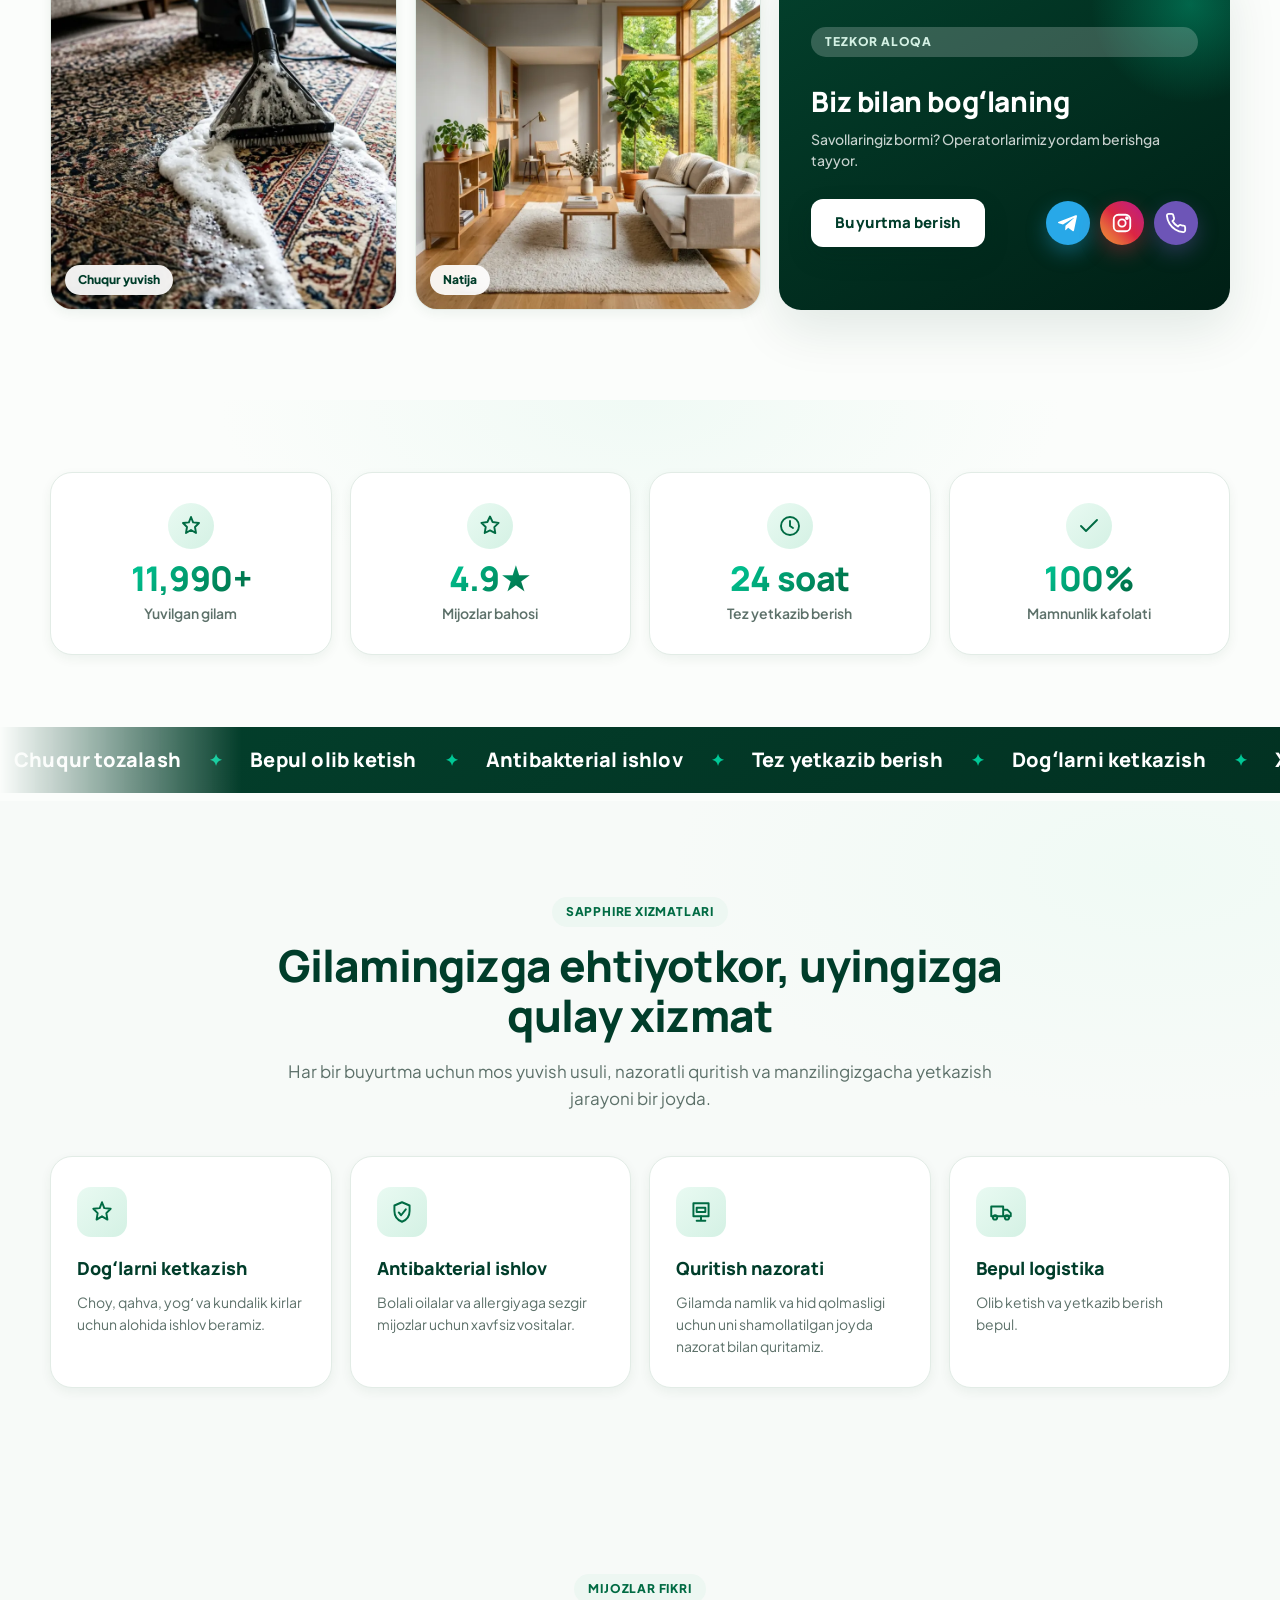
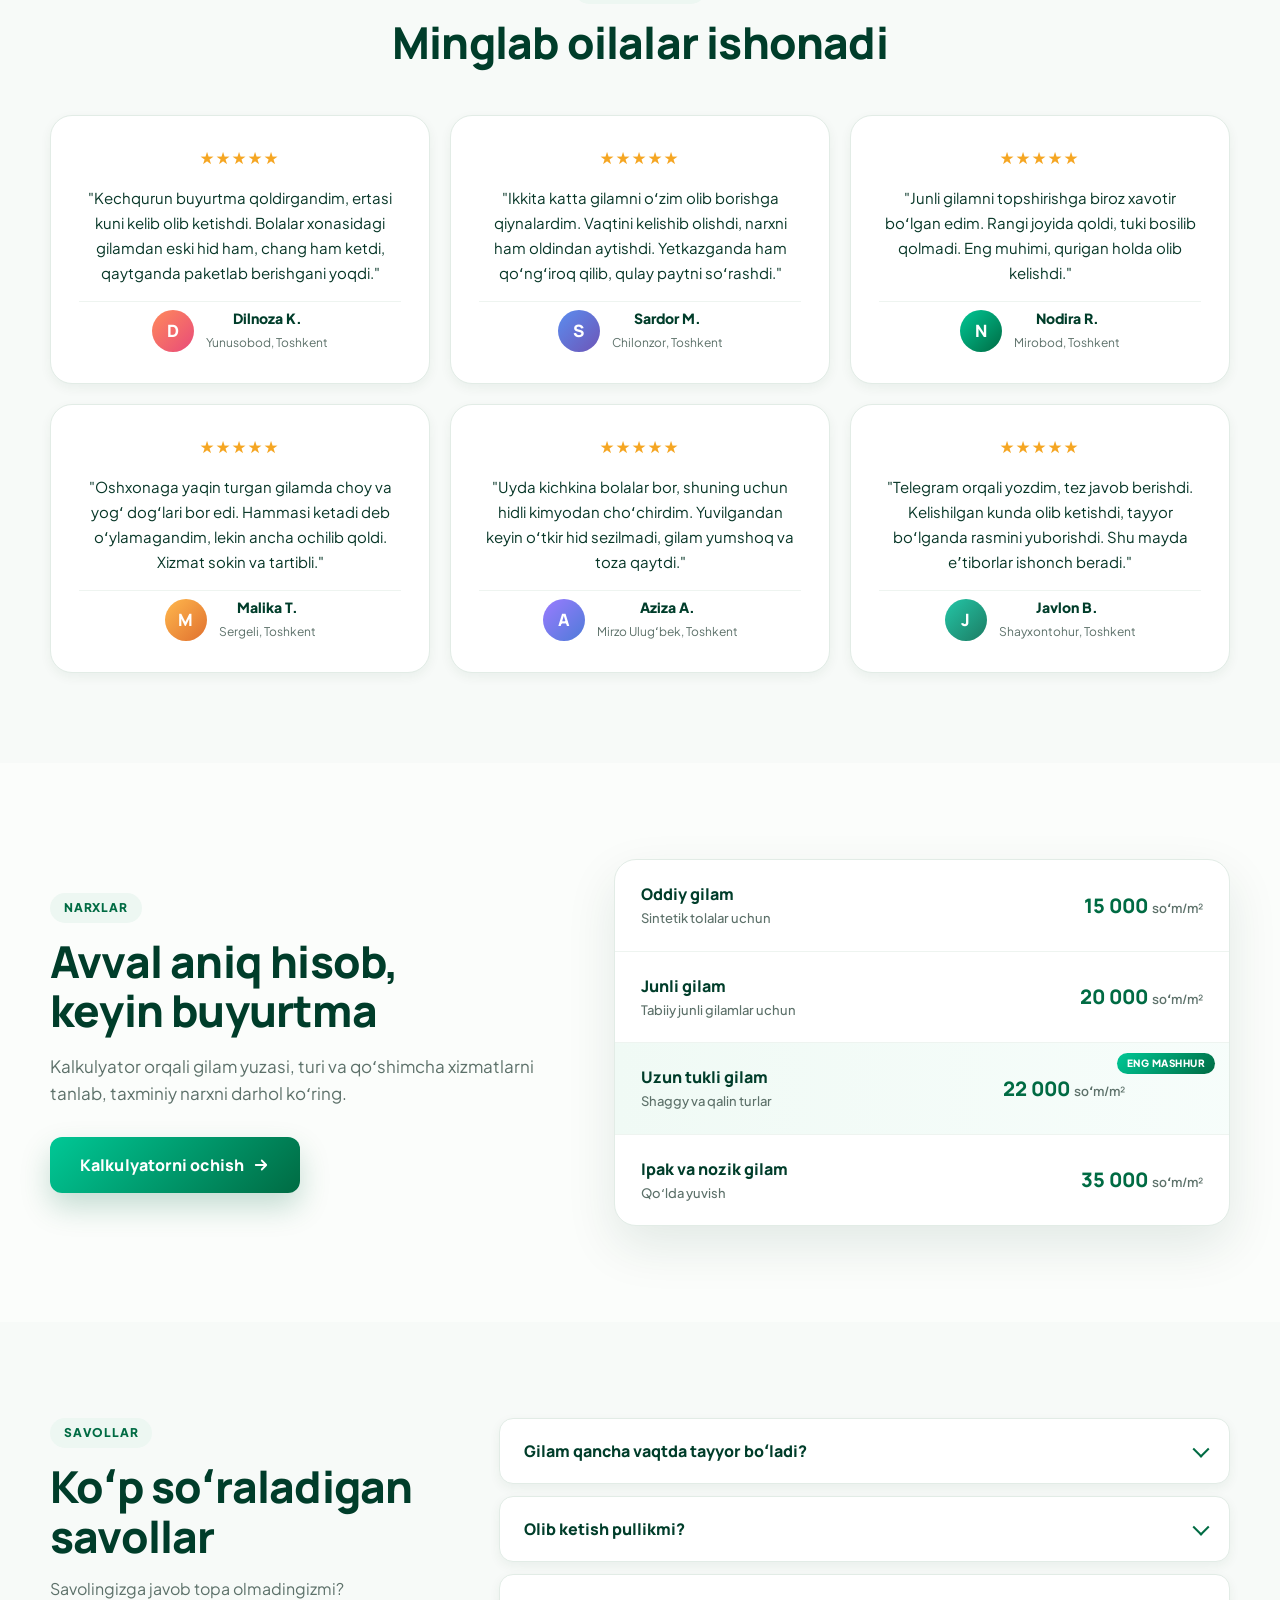
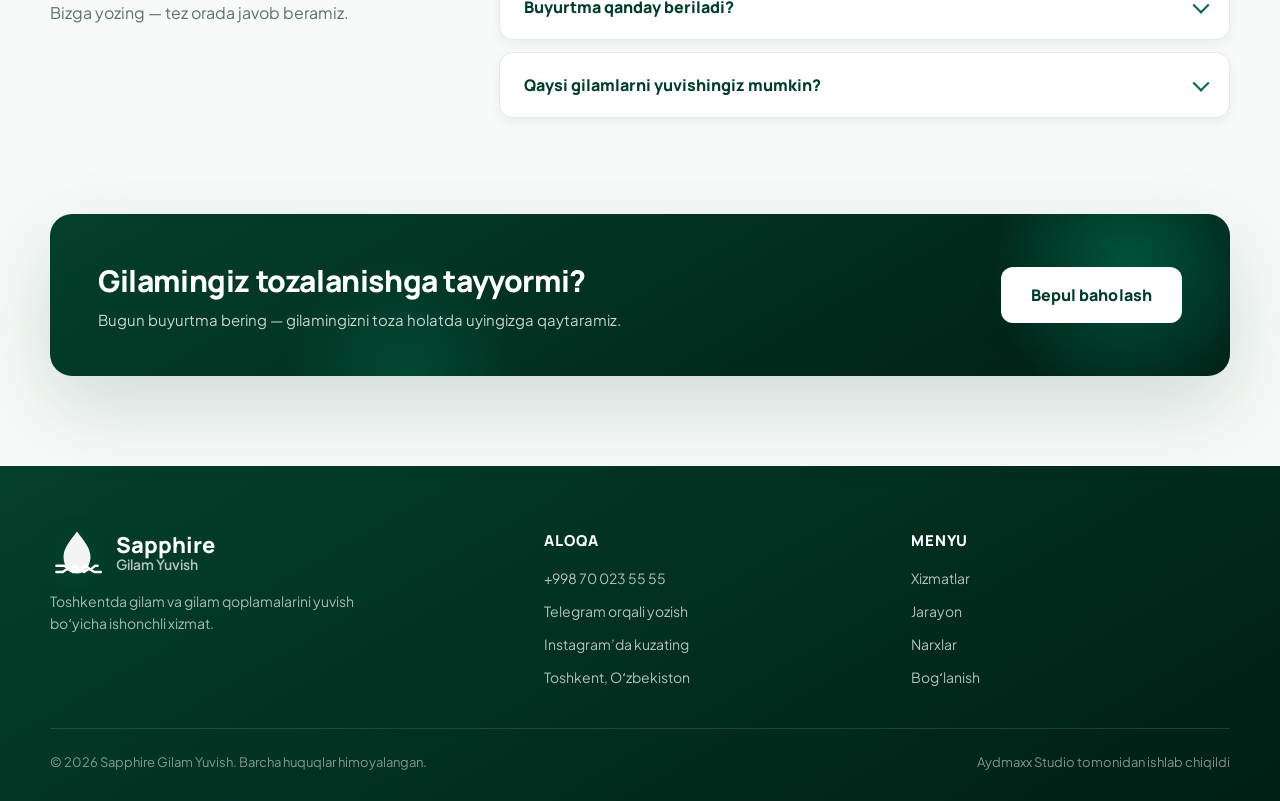
==== commit 834c40e1: "Update hero image asset to sapphire variant" ====
--- a/index.html
+++ b/index.html
@@ -90,7 +90,7 @@
     <section class="hero-section" aria-labelledby="hero-title">
       <div class="hero-glow" aria-hidden="true"></div>
       <div class="hero-art" aria-hidden="true">
-        <img src="images/hero_cleaner.webp" alt="" fetchpriority="high" decoding="async">
+        <img src="images/hero_cleaner_sapphire.webp" alt="" fetchpriority="high" decoding="async">
       </div>
       <div class="container hero-container">
         <div class="hero-copy reveal">
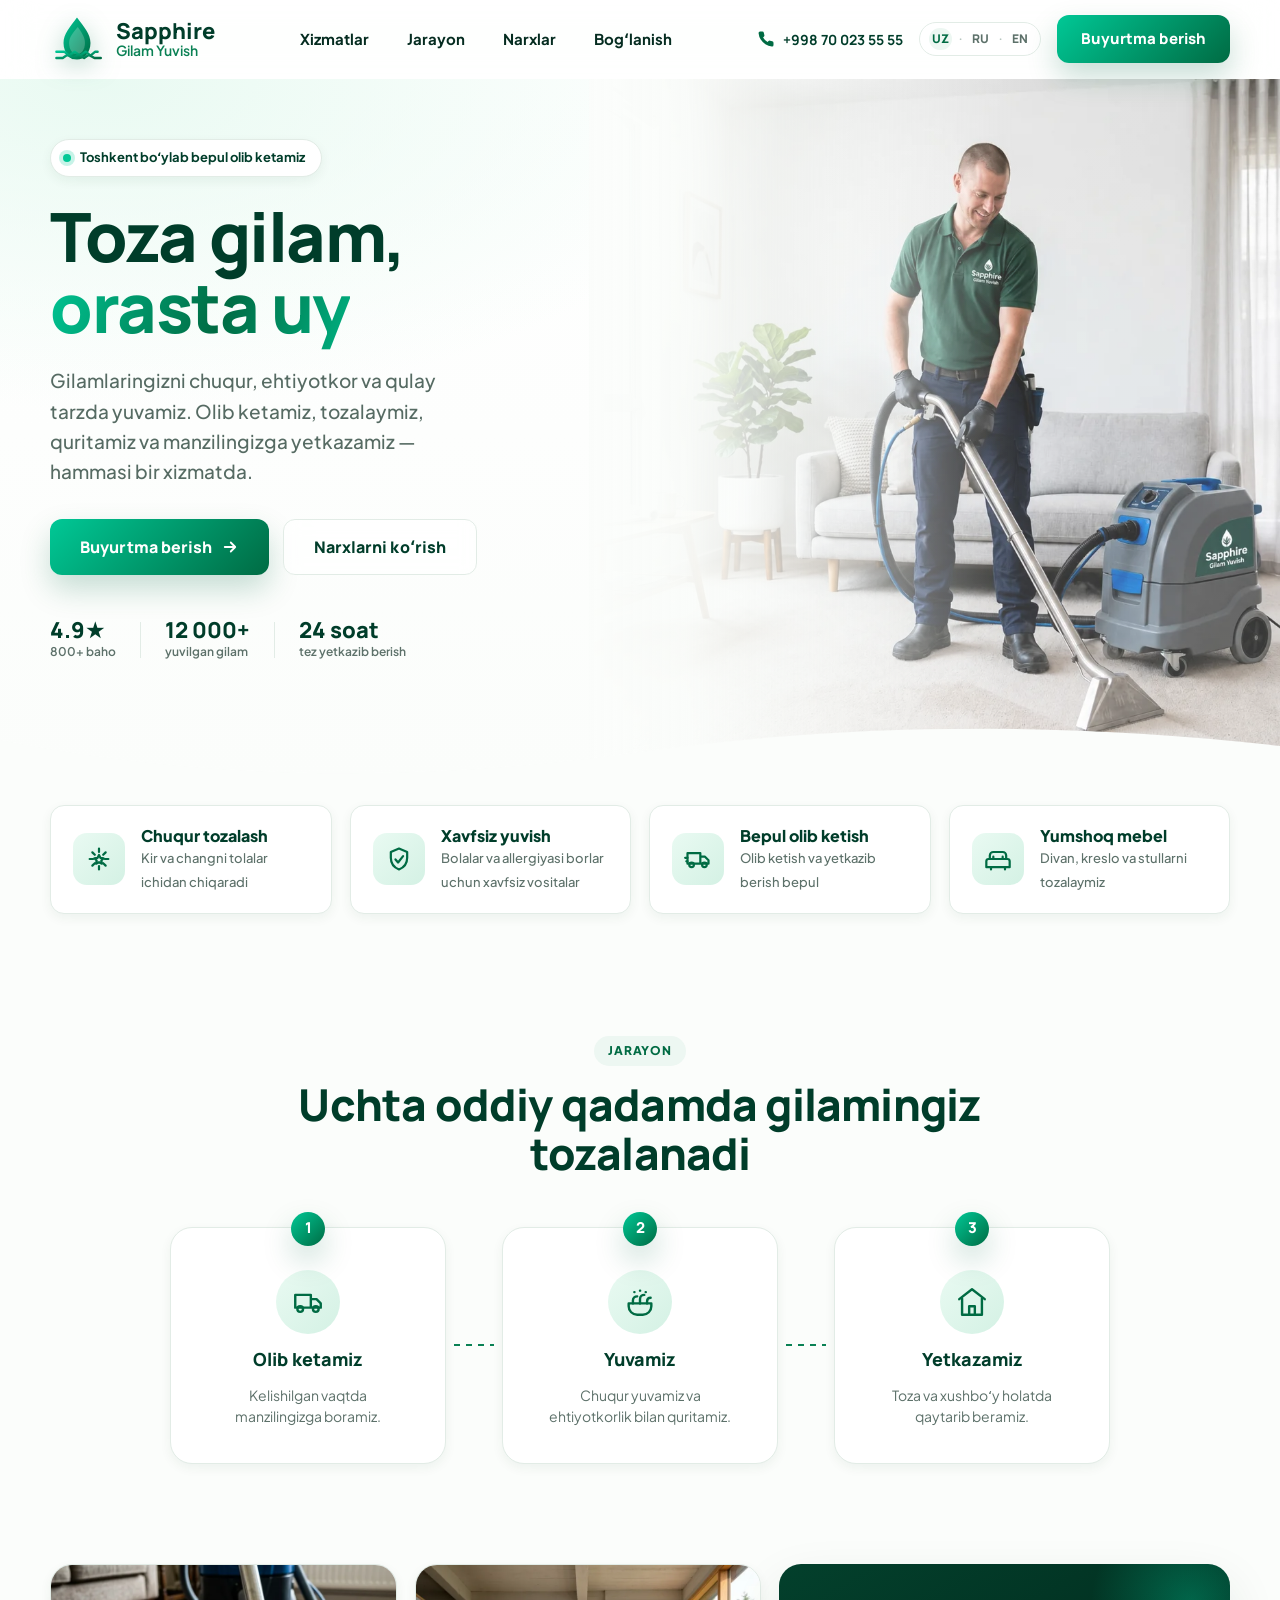
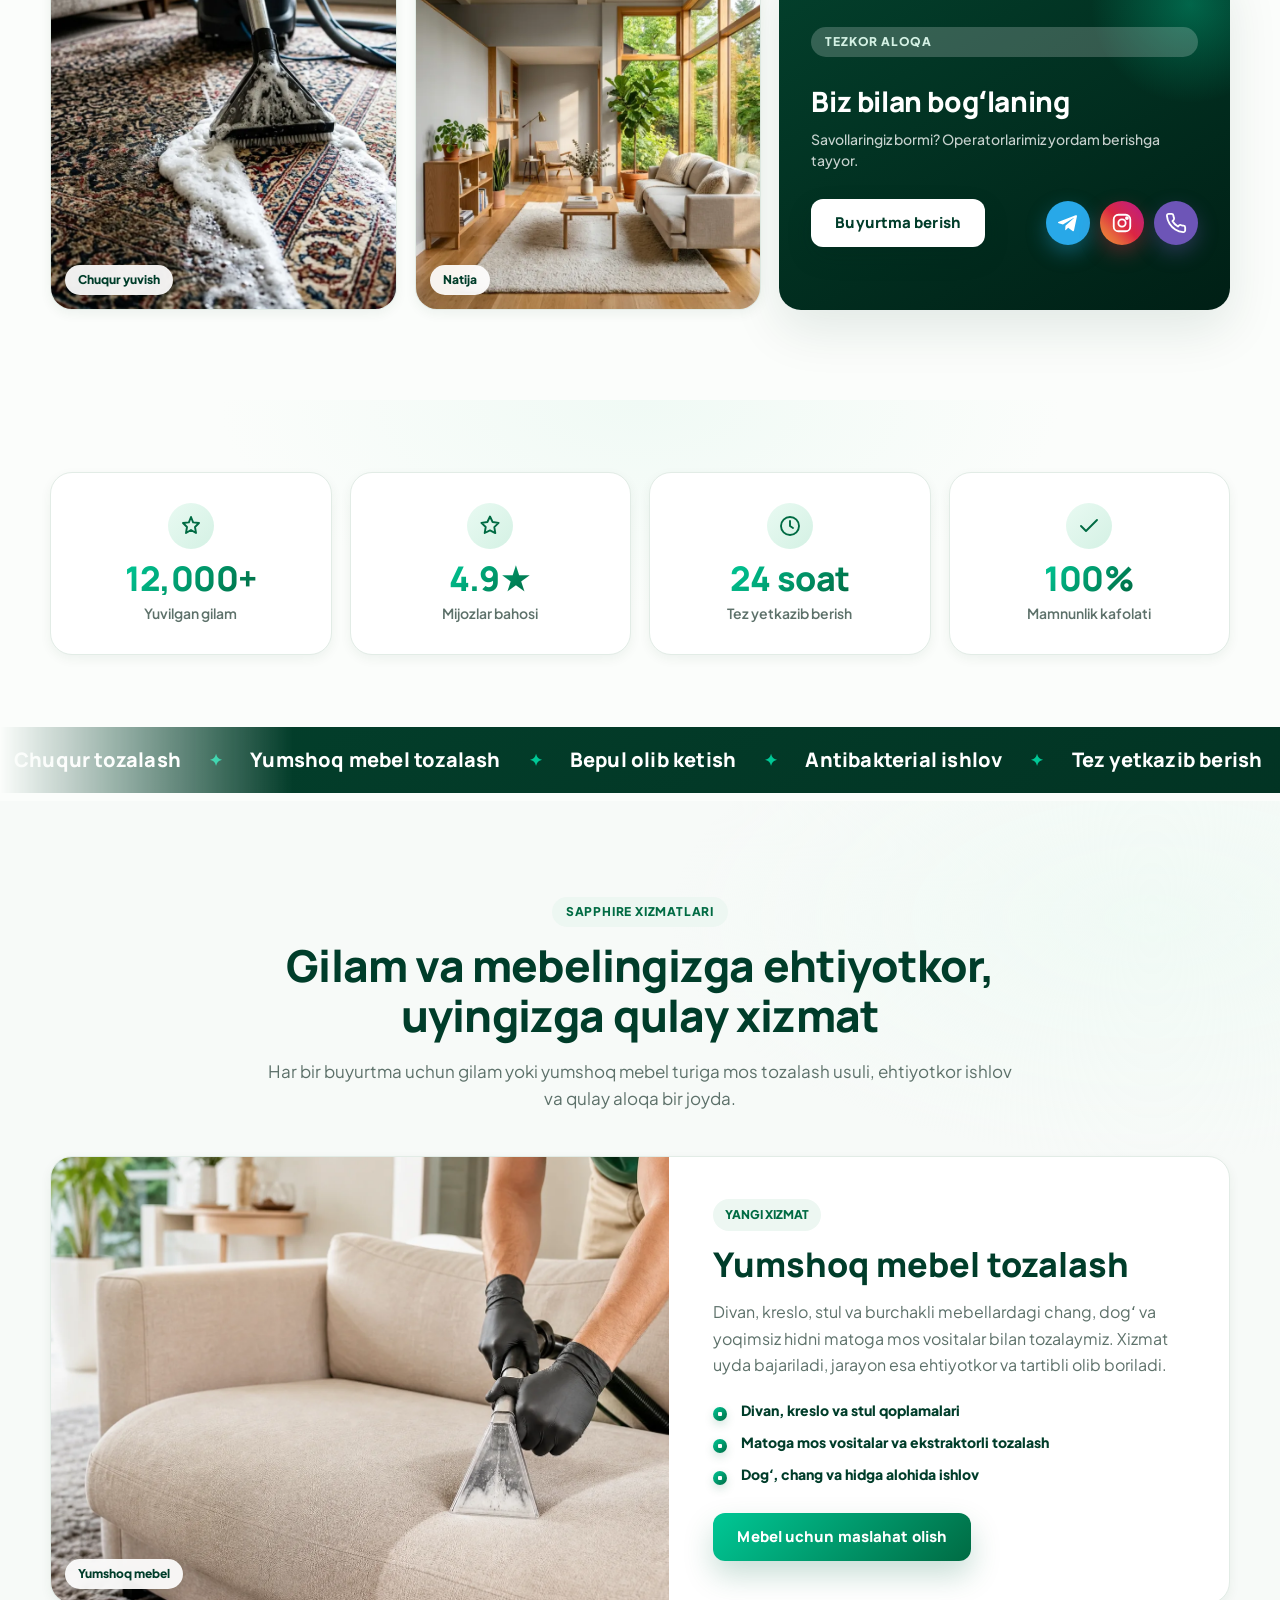
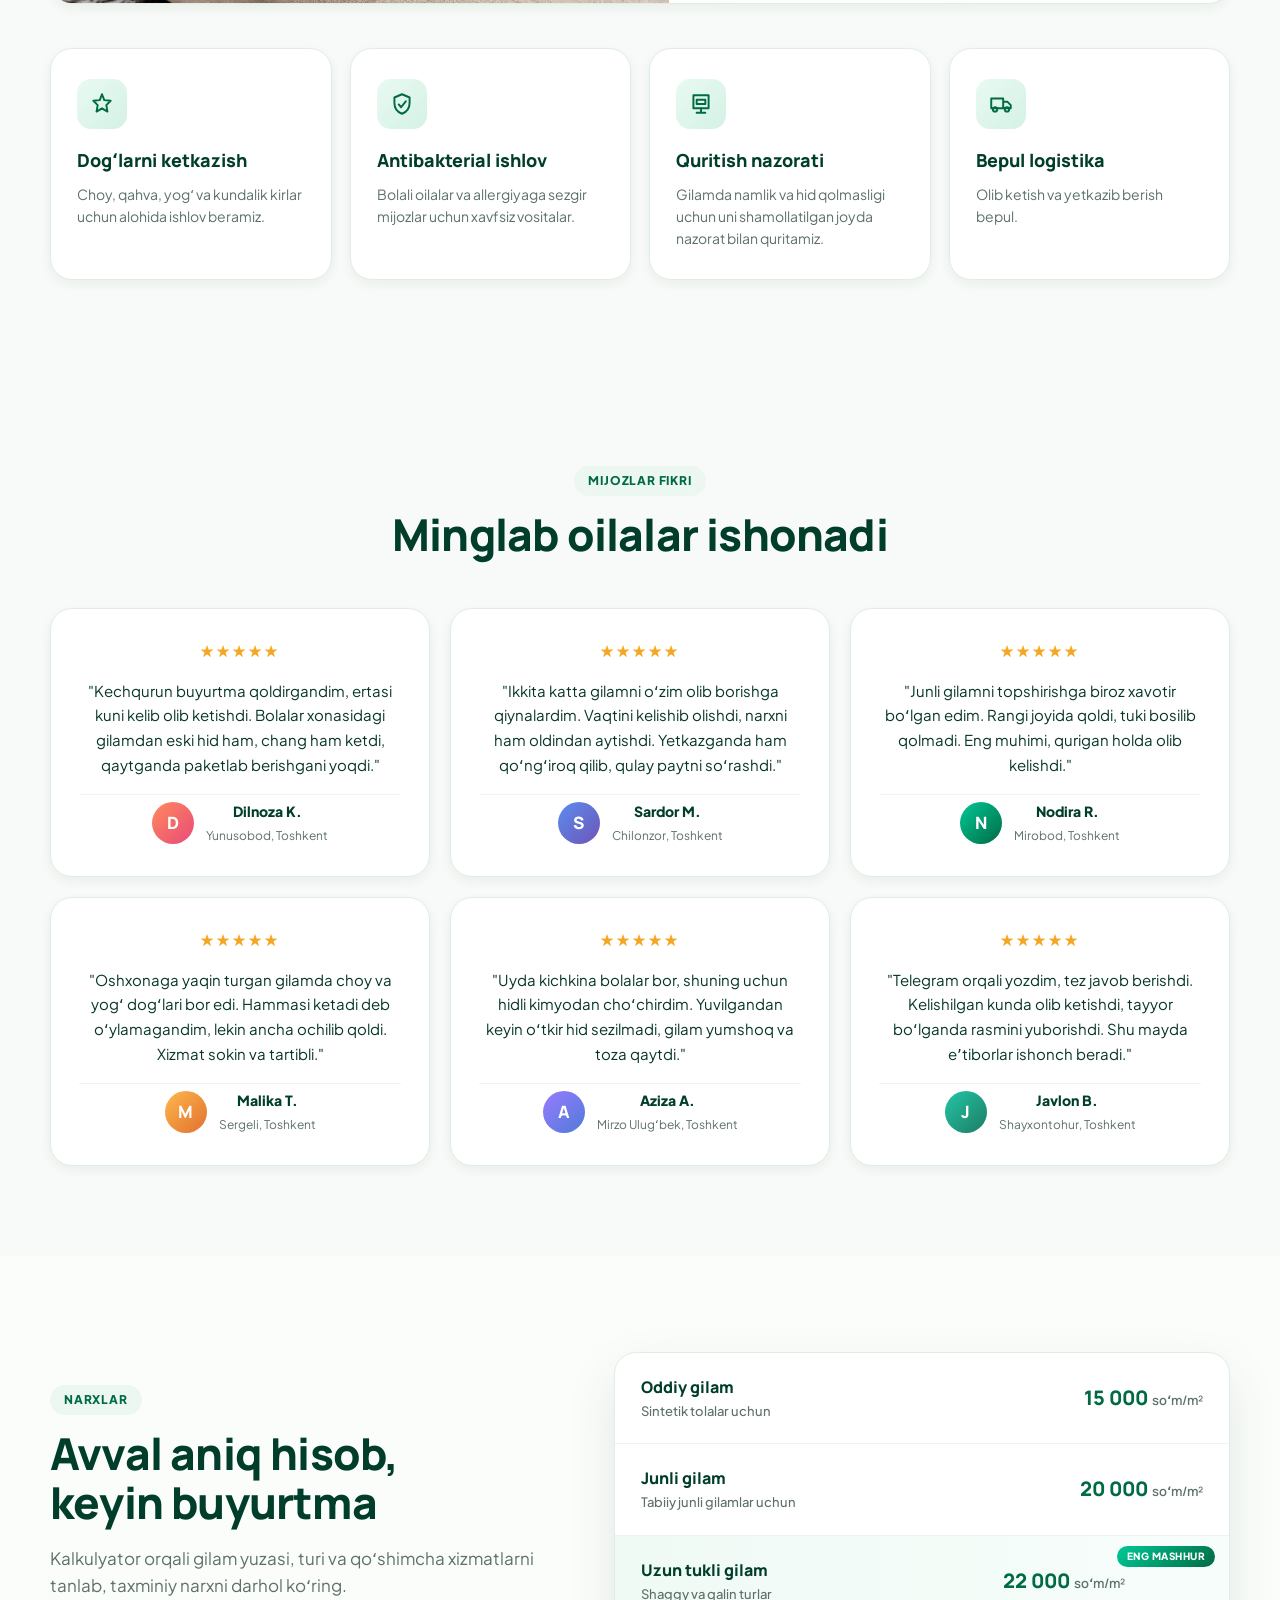
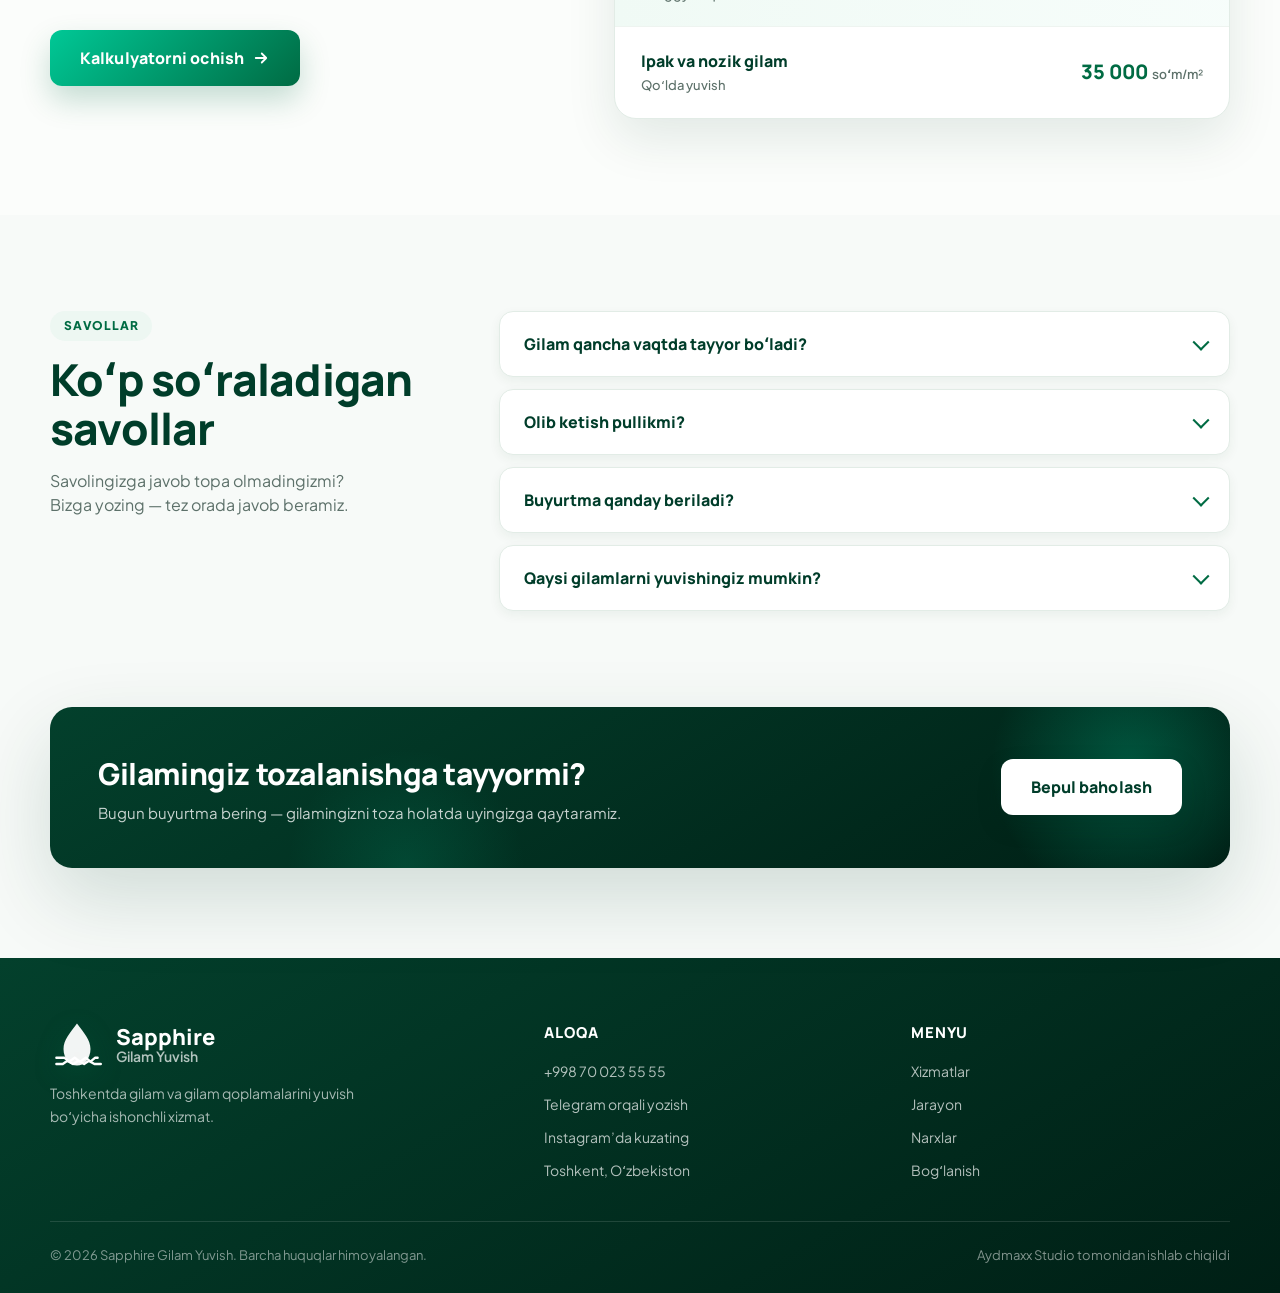
==== commit 47d05580: "Add upholstery cleaning service" ====
--- a/index.html
+++ b/index.html
@@ -171,6 +171,20 @@
             <small>Olib ketish va yetkazib berish bepul</small>
           </div>
         </article>
+
+        <article class="feature-card reveal">
+          <span class="feature-icon" aria-hidden="true">
+            <svg viewBox="0 0 24 24">
+              <path d="M5 12V9a3 3 0 0 1 3-3h8a3 3 0 0 1 3 3v3"/>
+              <path d="M4 12h16a2 2 0 0 1 2 2v5H2v-5a2 2 0 0 1 2-2Z"/>
+              <path d="M6 19v2M18 19v2M8 12v-2M16 12v-2"/>
+            </svg>
+          </span>
+          <div>
+            <strong>Yumshoq mebel</strong>
+            <small>Divan, kreslo va stullarni tozalaymiz</small>
+          </div>
+        </article>
       </div>
     </section>
 
@@ -311,12 +325,14 @@
       <div class="marquee">
         <div class="marquee-track">
           <span>Chuqur tozalash</span><span class="marquee-dot">✦</span>
+          <span>Yumshoq mebel tozalash</span><span class="marquee-dot">✦</span>
           <span>Bepul olib ketish</span><span class="marquee-dot">✦</span>
           <span>Antibakterial ishlov</span><span class="marquee-dot">✦</span>
           <span>Tez yetkazib berish</span><span class="marquee-dot">✦</span>
           <span>Dogʻlarni ketkazish</span><span class="marquee-dot">✦</span>
           <span>Xushboʻy quritish</span><span class="marquee-dot">✦</span>
           <span>Chuqur tozalash</span><span class="marquee-dot">✦</span>
+          <span>Yumshoq mebel tozalash</span><span class="marquee-dot">✦</span>
           <span>Bepul olib ketish</span><span class="marquee-dot">✦</span>
           <span>Antibakterial ishlov</span><span class="marquee-dot">✦</span>
           <span>Tez yetkazib berish</span><span class="marquee-dot">✦</span>
@@ -330,9 +346,29 @@
     <section class="details-section">
       <div class="container section-heading reveal">
         <span class="eyebrow">Sapphire xizmatlari</span>
-        <h2>Gilamingizga ehtiyotkor, uyingizga qulay xizmat</h2>
-        <p>Har bir buyurtma uchun mos yuvish usuli, nazoratli quritish va manzilingizgacha yetkazish jarayoni bir joyda.</p>
-      </div>
+        <h2>Gilam va mebelingizga ehtiyotkor, uyingizga qulay xizmat</h2>
+        <p>Har bir buyurtma uchun gilam yoki yumshoq mebel turiga mos tozalash usuli, ehtiyotkor ishlov va qulay aloqa bir joyda.</p>
+      </div>
+      <article class="container service-highlight reveal">
+        <div class="service-highlight-media">
+          <picture>
+            <source srcset="images/upholstery_cleaning.webp" type="image/webp">
+            <img src="images/upholstery_cleaning.png" alt="Yumshoq mebel professional uskunada tozalanmoqda" loading="lazy" decoding="async">
+          </picture>
+          <span class="image-card-tag">Yumshoq mebel</span>
+        </div>
+        <div class="service-highlight-copy">
+          <span class="service-highlight-kicker">Yangi xizmat</span>
+          <h3>Yumshoq mebel tozalash</h3>
+          <p>Divan, kreslo, stul va burchakli mebellardagi chang, dogʻ va yoqimsiz hidni matoga mos vositalar bilan tozalaymiz. Xizmat uyda bajariladi, jarayon esa ehtiyotkor va tartibli olib boriladi.</p>
+          <ul class="service-highlight-list">
+            <li>Divan, kreslo va stul qoplamalari</li>
+            <li>Matoga mos vositalar va ekstraktorli tozalash</li>
+            <li>Dogʻ, chang va hidga alohida ishlov</li>
+          </ul>
+          <a class="btn btn-primary service-highlight-action" href="#contact">Mebel uchun maslahat olish</a>
+        </div>
+      </article>
       <div class="container service-grid">
         <article class="service-card reveal">
           <span class="service-card-icon" aria-hidden="true">
--- a/style.css
+++ b/style.css
@@ -642,9 +642,9 @@
 
 .features-container {
   display: grid;
-  grid-template-columns: repeat(3, 1fr);
+  grid-template-columns: repeat(4, minmax(0, 1fr));
   gap: 18px;
-  max-width: 980px;
+  max-width: var(--container);
 }
 
 .feature-card {
@@ -1333,6 +1333,112 @@
   color: var(--muted);
   font-size: 14px;
   line-height: 1.55;
+}
+
+.service-highlight {
+  display: grid;
+  grid-template-columns: minmax(0, 1.05fr) minmax(340px, .95fr);
+  gap: 0;
+  margin-top: 44px;
+  overflow: hidden;
+  border: 1px solid var(--line);
+  border-radius: var(--radius-lg);
+  background: #ffffff;
+  box-shadow: var(--shadow-sm);
+}
+
+.service-highlight-media {
+  position: relative;
+  min-height: 340px;
+  overflow: hidden;
+  background: var(--mint);
+}
+
+.service-highlight-media picture,
+.service-highlight-media img {
+  width: 100%;
+  height: 100%;
+  display: block;
+}
+
+.service-highlight-media img {
+  object-fit: cover;
+  transition: transform .7s ease;
+}
+
+.service-highlight:hover .service-highlight-media img {
+  transform: scale(1.04);
+}
+
+.service-highlight-copy {
+  display: flex;
+  flex-direction: column;
+  justify-content: center;
+  padding: 42px 44px;
+}
+
+.service-highlight-kicker {
+  width: fit-content;
+  margin-bottom: 14px;
+  padding: 7px 12px;
+  border-radius: 999px;
+  background: var(--mint);
+  color: var(--green);
+  font-size: 12px;
+  font-weight: 800;
+  text-transform: uppercase;
+  letter-spacing: 0;
+}
+
+.service-highlight h3 {
+  margin: 0;
+  font-family: var(--font-display);
+  color: var(--green-dark);
+  font-size: 34px;
+  line-height: 1.12;
+  font-weight: 800;
+}
+
+.service-highlight p {
+  margin: 16px 0 0;
+  color: var(--muted);
+  font-size: 16px;
+  line-height: 1.65;
+}
+
+.service-highlight-list {
+  display: grid;
+  gap: 11px;
+  margin: 22px 0 0;
+  padding: 0;
+  list-style: none;
+}
+
+.service-highlight-list li {
+  position: relative;
+  padding-left: 28px;
+  color: var(--green-dark);
+  font-size: 14px;
+  font-weight: 800;
+}
+
+.service-highlight-list li::before {
+  content: "";
+  position: absolute;
+  left: 0;
+  top: .45em;
+  width: 14px;
+  height: 14px;
+  border-radius: 50%;
+  background:
+    radial-gradient(circle at 50% 50%, #ffffff 0 2px, transparent 2.5px),
+    var(--grad-green);
+  box-shadow: 0 4px 10px rgba(0, 107, 67, .18);
+}
+
+.service-highlight-action {
+  align-self: flex-start;
+  margin-top: 28px;
 }
 
 /* ===================================================================
@@ -2189,10 +2295,22 @@
 }
 
 @media (max-width: 980px) {
+  .features-container {
+    grid-template-columns: repeat(2, 1fr);
+  }
+
   .service-grid,
   .stats-grid,
   .testimonials-grid {
     grid-template-columns: repeat(2, 1fr);
+  }
+
+  .service-highlight {
+    grid-template-columns: 1fr;
+  }
+
+  .service-highlight-media {
+    min-height: 280px;
   }
 
   .pricing-layout,
@@ -2319,7 +2437,7 @@
 
   .features-container {
     width: min(100% - 24px, var(--container));
-    grid-template-columns: repeat(3, minmax(0, 1fr));
+    grid-template-columns: repeat(2, minmax(0, 1fr));
     gap: 10px;
   }
 
@@ -2427,6 +2545,26 @@
     padding: 64px 0;
   }
 
+  .service-highlight {
+    margin-top: 34px;
+  }
+
+  .service-highlight-media {
+    min-height: 220px;
+  }
+
+  .service-highlight-copy {
+    padding: 30px 24px;
+  }
+
+  .service-highlight h3 {
+    font-size: 26px;
+  }
+
+  .service-highlight-action {
+    width: 100%;
+  }
+
   .stats-section,
   .testimonials-section {
     padding: 64px 0;
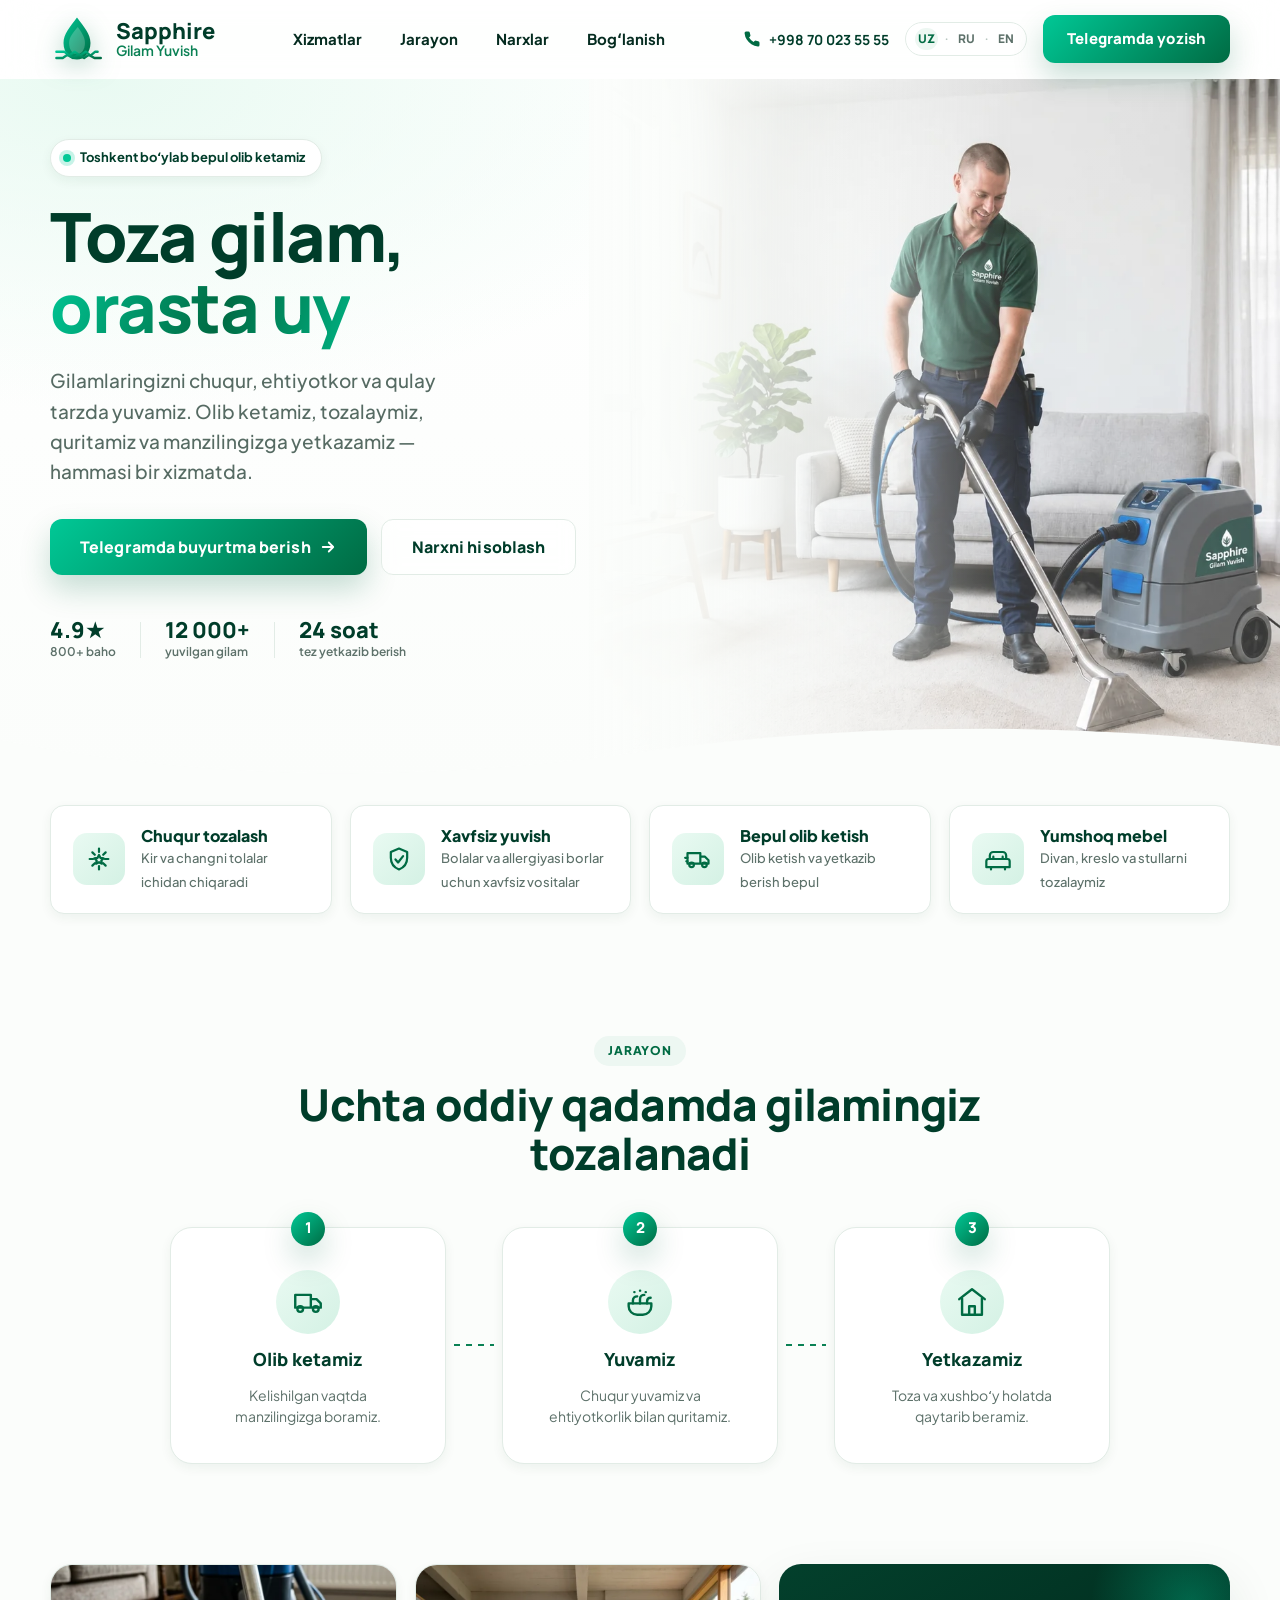
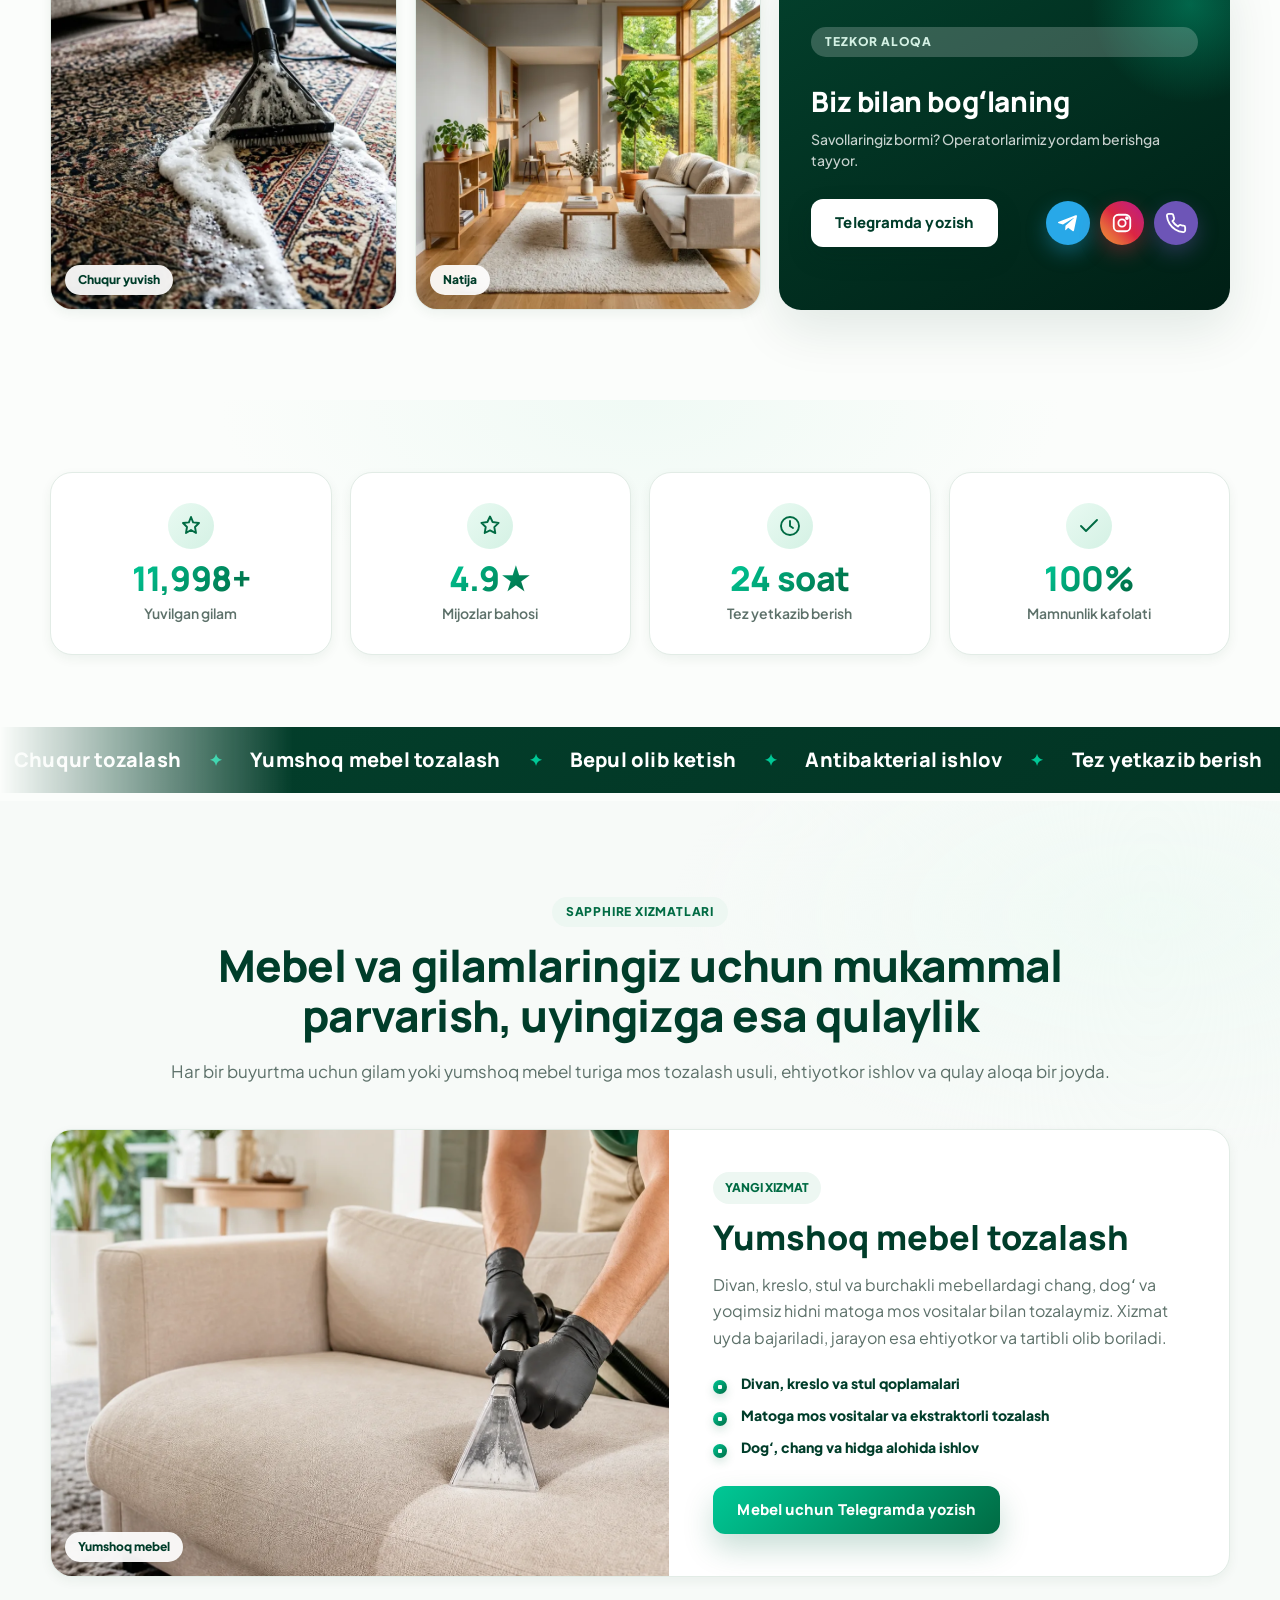
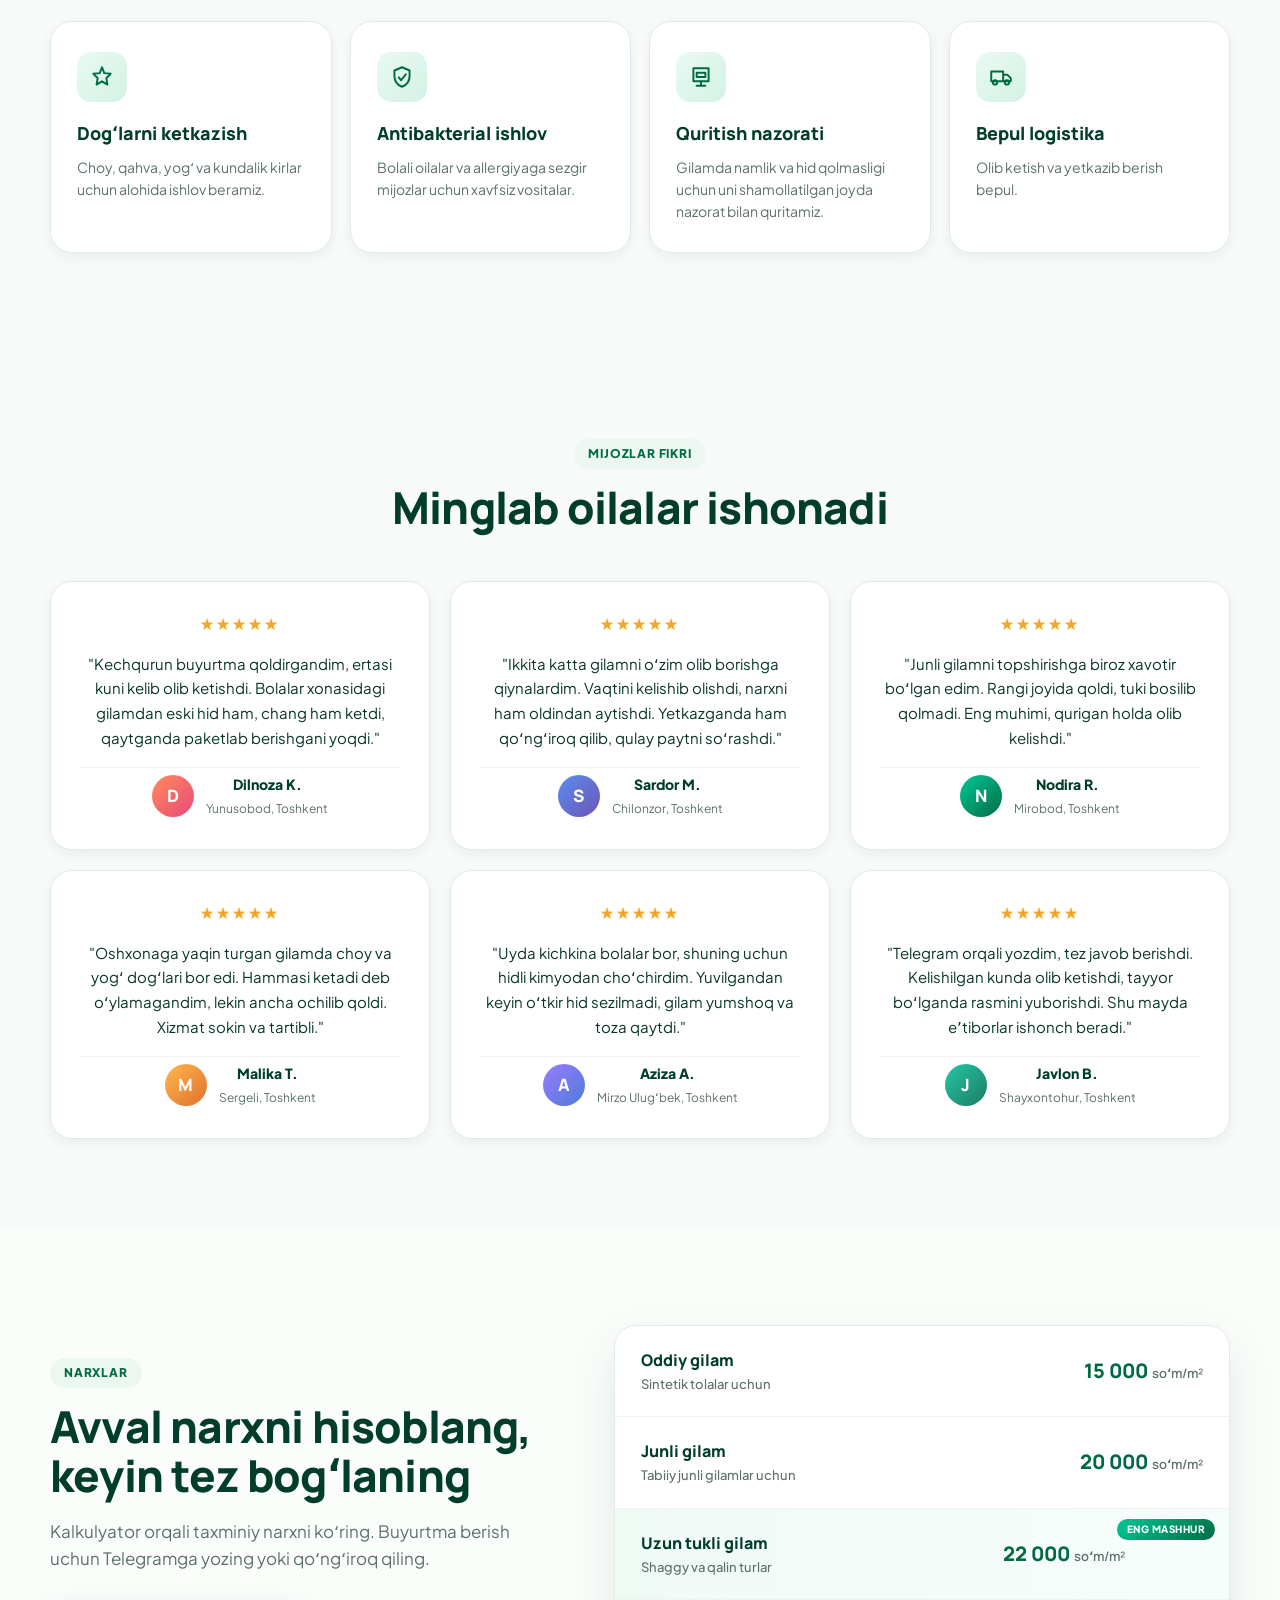
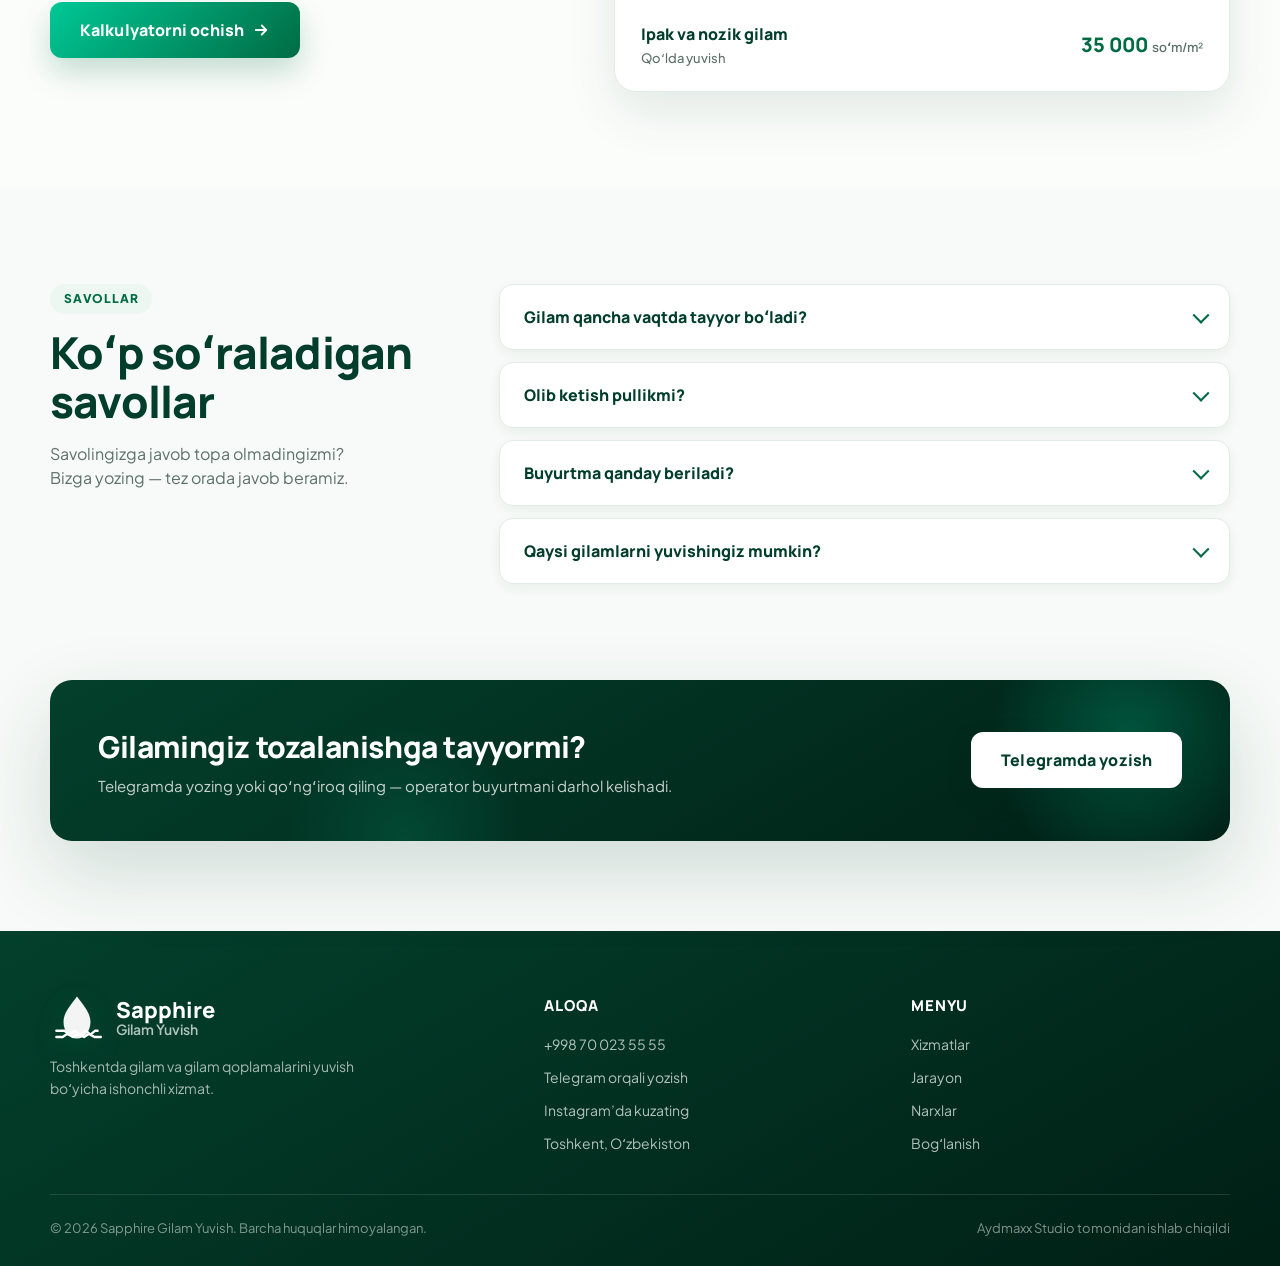
==== commit 0b9cadf8: "Simplify booking CTA flow" ====
--- a/index.html
+++ b/index.html
@@ -45,7 +45,7 @@
       </nav>
 
       <div class="header-actions">
-        <a class="header-phone" href="tel:+998700235555">
+        <a class="header-phone" href="tel:+998700235555" aria-label="+998 70 023 55 55 raqamiga qoʻngʻiroq qilish">
           <svg viewBox="0 0 24 24" aria-hidden="true">
             <path d="M22 16.9v3a2 2 0 0 1-2.2 2A19.8 19.8 0 0 1 11.2 19 19.5 19.5 0 0 1 5 12.8 19.8 19.8 0 0 1 2.1 4.2 2 2 0 0 1 4.1 2h3a2 2 0 0 1 2 1.7c.1 1 .4 1.9.7 2.8a2 2 0 0 1-.4 2.1L8.1 9.9a16 16 0 0 0 6 6l1.3-1.3a2 2 0 0 1 2.1-.4c.9.3 1.8.6 2.8.7A2 2 0 0 1 22 16.9Z"/>
           </svg>
@@ -58,7 +58,7 @@
           <span class="lang-sep" aria-hidden="true">·</span>
           <a href="/en/" class="lang-link" hreflang="en">EN</a>
         </div>
-        <button class="btn btn-primary open-booking-btn">Buyurtma berish</button>
+        <a class="btn btn-primary telegram-cta" href="https://t.me/orzupremium" target="_blank" rel="noopener noreferrer">Telegramda yozish</a>
         <button id="menu-trigger" class="menu-trigger" type="button" aria-label="Menyuni ochish" aria-expanded="false" aria-controls="mobile-nav">
           <span></span>
           <span></span>
@@ -81,7 +81,7 @@
         <span class="lang-sep" aria-hidden="true">·</span>
         <a href="/en/" class="lang-link" hreflang="en">EN</a>
       </div>
-      <button class="btn btn-primary open-booking-btn">Buyurtma berish</button>
+      <a class="btn btn-primary telegram-cta mobile-nav-link" href="https://t.me/orzupremium" target="_blank" rel="noopener noreferrer">Telegramda yozish</a>
     </nav>
   </div>
 
@@ -101,11 +101,11 @@
           <h1 id="hero-title">Toza gilam,<br><span class="text-gradient">orasta uy</span></h1>
           <p>Gilamlaringizni chuqur, ehtiyotkor va qulay tarzda yuvamiz. Olib ketamiz, tozalaymiz, quritamiz va manzilingizga yetkazamiz — hammasi bir xizmatda.</p>
           <div class="hero-actions">
-            <button class="btn btn-primary btn-large open-booking-btn">
-              Buyurtma berish
+            <a class="btn btn-primary btn-large telegram-cta" href="https://t.me/orzupremium" target="_blank" rel="noopener noreferrer">
+              Telegramda buyurtma berish
               <svg viewBox="0 0 24 24" aria-hidden="true"><path d="M5 12h14M13 6l6 6-6 6"/></svg>
-            </button>
-            <a href="#pricing" class="btn btn-ghost btn-large">Narxlarni koʻrish</a>
+            </a>
+            <button class="btn btn-ghost btn-large open-booking-btn">Narxni hisoblash</button>
           </div>
           <div class="hero-trust">
             <div class="hero-trust-item">
@@ -259,7 +259,7 @@
             <h2>Biz bilan bogʻlaning</h2>
             <p>Savollaringiz bormi? Operatorlarimiz yordam berishga tayyor.</p>
             <div class="contact-actions">
-              <button class="btn btn-white open-booking-btn">Buyurtma berish</button>
+              <a class="btn btn-white" href="https://t.me/orzupremium" target="_blank" rel="noopener noreferrer">Telegramda yozish</a>
               <div class="social-links" aria-label="Tezkor aloqa">
                 <a class="social-btn telegram" href="https://t.me/orzupremium" target="_blank" rel="noopener noreferrer" aria-label="Telegram">
                   <svg viewBox="0 0 24 24" aria-hidden="true">
@@ -346,7 +346,7 @@
     <section class="details-section">
       <div class="container section-heading reveal">
         <span class="eyebrow">Sapphire xizmatlari</span>
-        <h2>Gilam va mebelingizga ehtiyotkor, uyingizga qulay xizmat</h2>
+        <h2>Mebel va gilamlaringiz uchun mukammal parvarish, uyingizga esa qulaylik</h2>
         <p>Har bir buyurtma uchun gilam yoki yumshoq mebel turiga mos tozalash usuli, ehtiyotkor ishlov va qulay aloqa bir joyda.</p>
       </div>
       <article class="container service-highlight reveal">
@@ -366,7 +366,7 @@
             <li>Matoga mos vositalar va ekstraktorli tozalash</li>
             <li>Dogʻ, chang va hidga alohida ishlov</li>
           </ul>
-          <a class="btn btn-primary service-highlight-action" href="#contact">Mebel uchun maslahat olish</a>
+          <a class="btn btn-primary service-highlight-action" href="https://t.me/orzupremium" target="_blank" rel="noopener noreferrer">Mebel uchun Telegramda yozish</a>
         </div>
       </article>
       <div class="container service-grid">
@@ -484,8 +484,8 @@
       <div class="container pricing-layout">
         <div class="pricing-copy reveal">
           <span class="eyebrow">Narxlar</span>
-          <h2>Avval aniq hisob,<br>keyin buyurtma</h2>
-          <p>Kalkulyator orqali gilam yuzasi, turi va qoʻshimcha xizmatlarni tanlab, taxminiy narxni darhol koʻring.</p>
+          <h2>Avval narxni hisoblang,<br>keyin tez bogʻlaning</h2>
+          <p>Kalkulyator orqali taxminiy narxni koʻring. Buyurtma berish uchun Telegramga yozing yoki qoʻngʻiroq qiling.</p>
           <button class="btn btn-primary btn-large open-booking-btn">
             Kalkulyatorni ochish
             <svg viewBox="0 0 24 24" aria-hidden="true"><path d="M5 12h14M13 6l6 6-6 6"/></svg>
@@ -544,7 +544,7 @@
           </details>
           <details class="reveal">
             <summary>Buyurtma qanday beriladi?</summary>
-            <p>"Buyurtma berish" tugmasini bosing, gilam yuzasini kiriting va aloqa maʼlumotlarini qoldiring.</p>
+            <p>Telegramga yozing yoki telefon qiling. Operator gilam yoki mebel turini soʻraydi, narx va olib ketish vaqtini tez kelishadi.</p>
           </details>
           <details class="reveal">
             <summary>Qaysi gilamlarni yuvishingiz mumkin?</summary>
@@ -559,9 +559,9 @@
       <div class="container cta-strip reveal">
         <div class="cta-strip-copy">
           <h2>Gilamingiz tozalanishga tayyormi?</h2>
-          <p>Bugun buyurtma bering — gilamingizni toza holatda uyingizga qaytaramiz.</p>
-        </div>
-        <button class="btn btn-white btn-large open-booking-btn">Bepul baholash</button>
+          <p>Telegramda yozing yoki qoʻngʻiroq qiling — operator buyurtmani darhol kelishadi.</p>
+        </div>
+        <a class="btn btn-white btn-large" href="https://t.me/orzupremium" target="_blank" rel="noopener noreferrer">Telegramda yozish</a>
       </div>
     </section>
   </main>
@@ -688,37 +688,15 @@
           </div>
         </div>
 
-        <div class="order-form-panel">
-          <h2 id="dialog-title">Buyurtma berish</h2>
-          <p>Maʼlumotlarni kiriting, operatorimiz siz bilan bogʻlanadi.</p>
-
-          <form id="booking-form" class="interactive-form">
-            <input type="hidden" id="form-area" name="area" value="25">
-            <input type="hidden" id="form-carpet-type" name="type" value="standard">
-            <input type="hidden" id="form-options" name="options" value="">
-            <input type="hidden" id="form-total-price" name="total_price" value="375000">
-
-            <label class="form-group" for="book-name">
-              <span>Ismingiz</span>
-              <input type="text" id="book-name" class="form-input" placeholder="Ismingizni kiriting" required>
-            </label>
-            <label class="form-group" for="book-phone">
-              <span>Telefon raqamingiz</span>
-              <span class="phone-input-wrapper">
-                <span class="phone-prefix">+998</span>
-                <input type="tel" id="book-phone" class="form-input phone-field" placeholder="(99) 999-99-99" maxlength="14" required>
-              </span>
-            </label>
-            <label class="form-group" for="book-address">
-              <span>Manzilingiz</span>
-              <input type="text" id="book-address" class="form-input" placeholder="Mahalla, koʻcha, uy va xonadon raqami" required>
-            </label>
-            <label class="form-group" for="book-date">
-              <span>Gilamni olib ketish sanasi</span>
-              <input type="date" id="book-date" class="form-input" required>
-            </label>
-            <button type="submit" class="btn btn-primary btn-block btn-large">Buyurtmani tasdiqlash</button>
-          </form>
+        <div class="order-form-panel instant-contact-panel">
+          <h2 id="dialog-title">Tez bogʻlanish</h2>
+          <p>Narxni koʻrdingizmi? Buyurtmani Telegramda yoki telefon orqali darhol kelishib olamiz.</p>
+
+          <div class="instant-contact-actions">
+            <a class="btn btn-primary btn-block btn-large" href="https://t.me/orzupremium" target="_blank" rel="noopener noreferrer">Telegramda yozish</a>
+            <a class="btn btn-ghost btn-block btn-large instant-phone-btn" href="tel:+998700235555">Qoʻngʻiroq qilish</a>
+          </div>
+          <p class="instant-contact-note">Operator gilam yoki mebel turini aniqlashtirib, olib ketish vaqtini siz bilan kelishadi.</p>
         </div>
       </div>
     </div>
--- a/style.css
+++ b/style.css
@@ -1250,6 +1250,10 @@
   background:
     radial-gradient(800px 400px at 90% 10%, var(--teal-50) 0%, transparent 60%),
     var(--soft);
+}
+
+.details-section .section-heading {
+  max-width: 980px;
 }
 
 .service-grid {
@@ -1917,6 +1921,32 @@
   font-size: 14px;
 }
 
+.instant-contact-panel {
+  display: flex;
+  flex-direction: column;
+  justify-content: center;
+}
+
+.instant-contact-actions {
+  display: grid;
+  gap: 12px;
+}
+
+.instant-phone-btn {
+  background: #ffffff;
+}
+
+.instant-contact-note {
+  margin: 22px 0 0;
+  padding: 18px;
+  border-radius: var(--radius-sm);
+  background: var(--mint);
+  color: var(--green-dark);
+  font-size: 13px;
+  font-weight: 700;
+  line-height: 1.55;
+}
+
 .calc-group {
   margin-bottom: 24px;
 }
@@ -2280,6 +2310,19 @@
   .header-actions > .btn-primary {
     padding-inline: 18px;
   }
+
+  .header-phone {
+    width: 44px;
+    height: 44px;
+    justify-content: center;
+    border: 1px solid var(--line);
+    border-radius: 50%;
+    background: rgba(255, 255, 255, .72);
+  }
+
+  .header-phone span {
+    display: none;
+  }
 }
 
 @media (max-width: 1024px) {
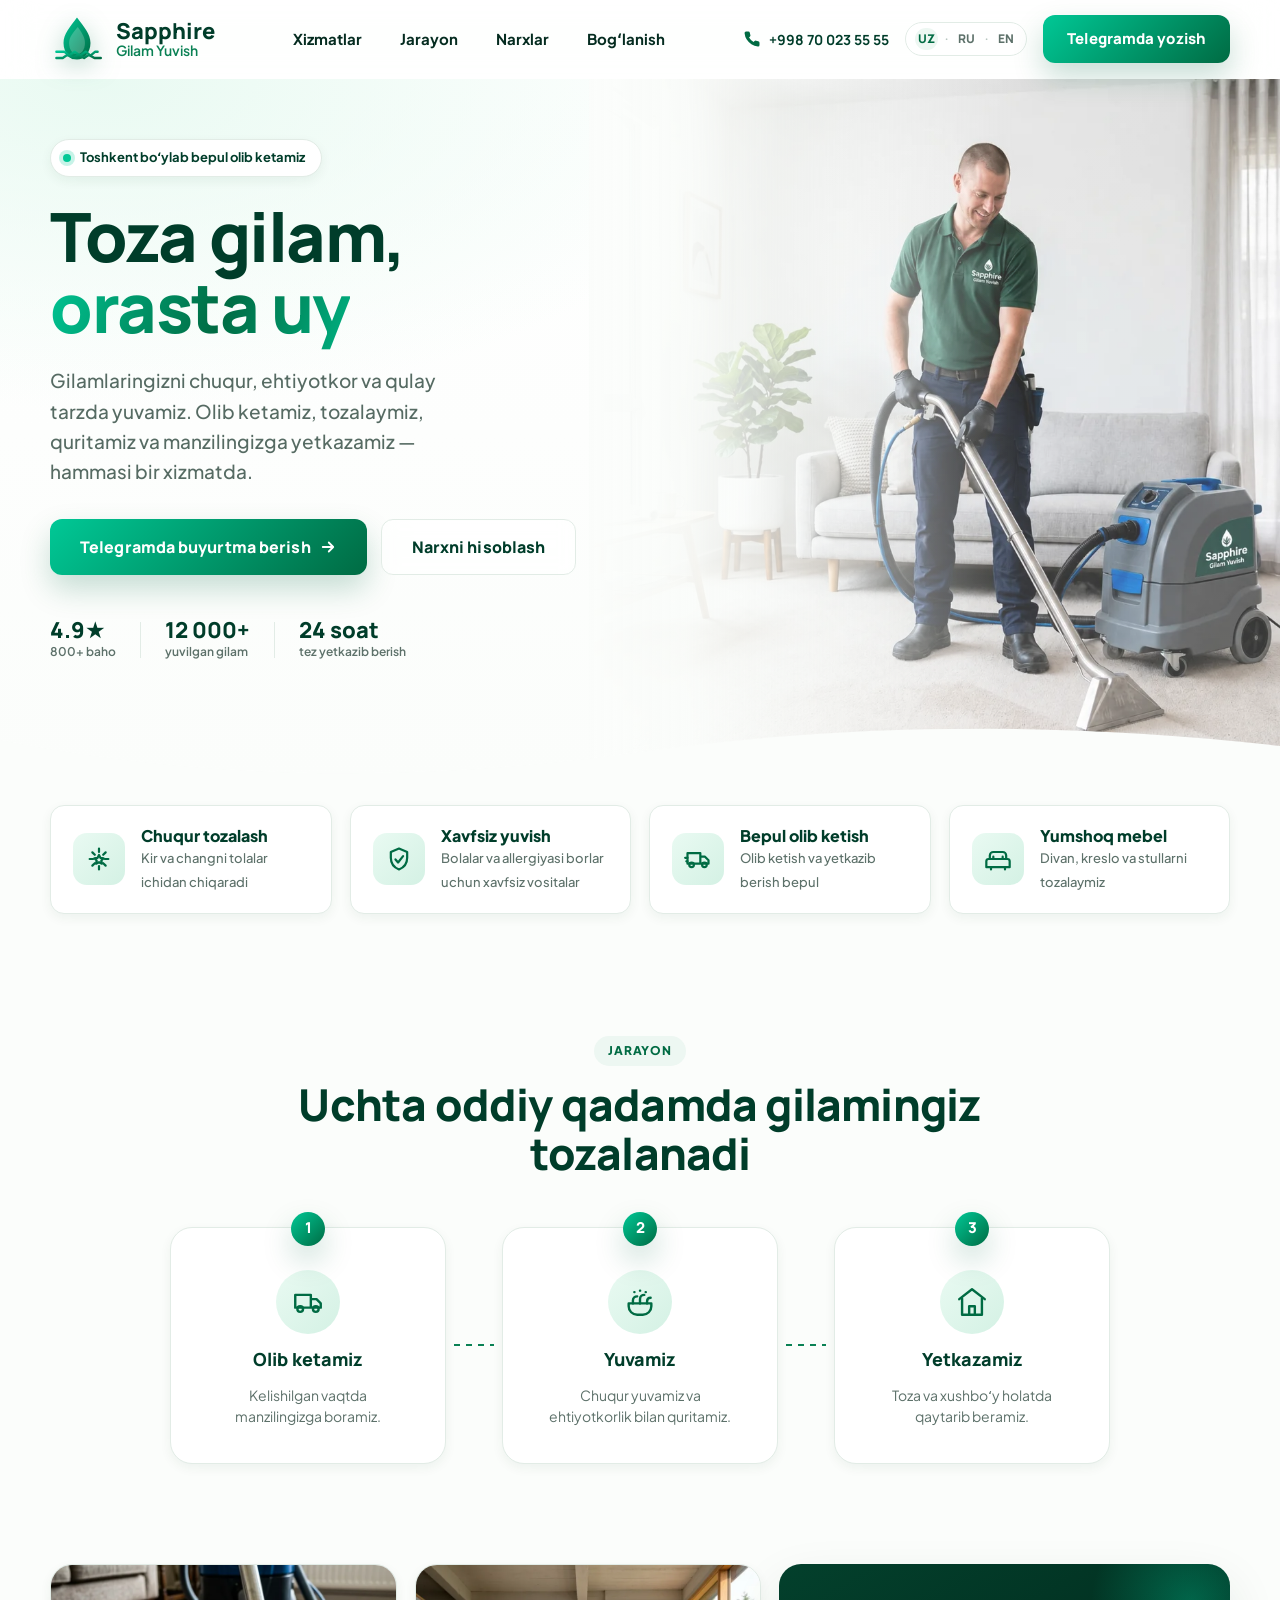
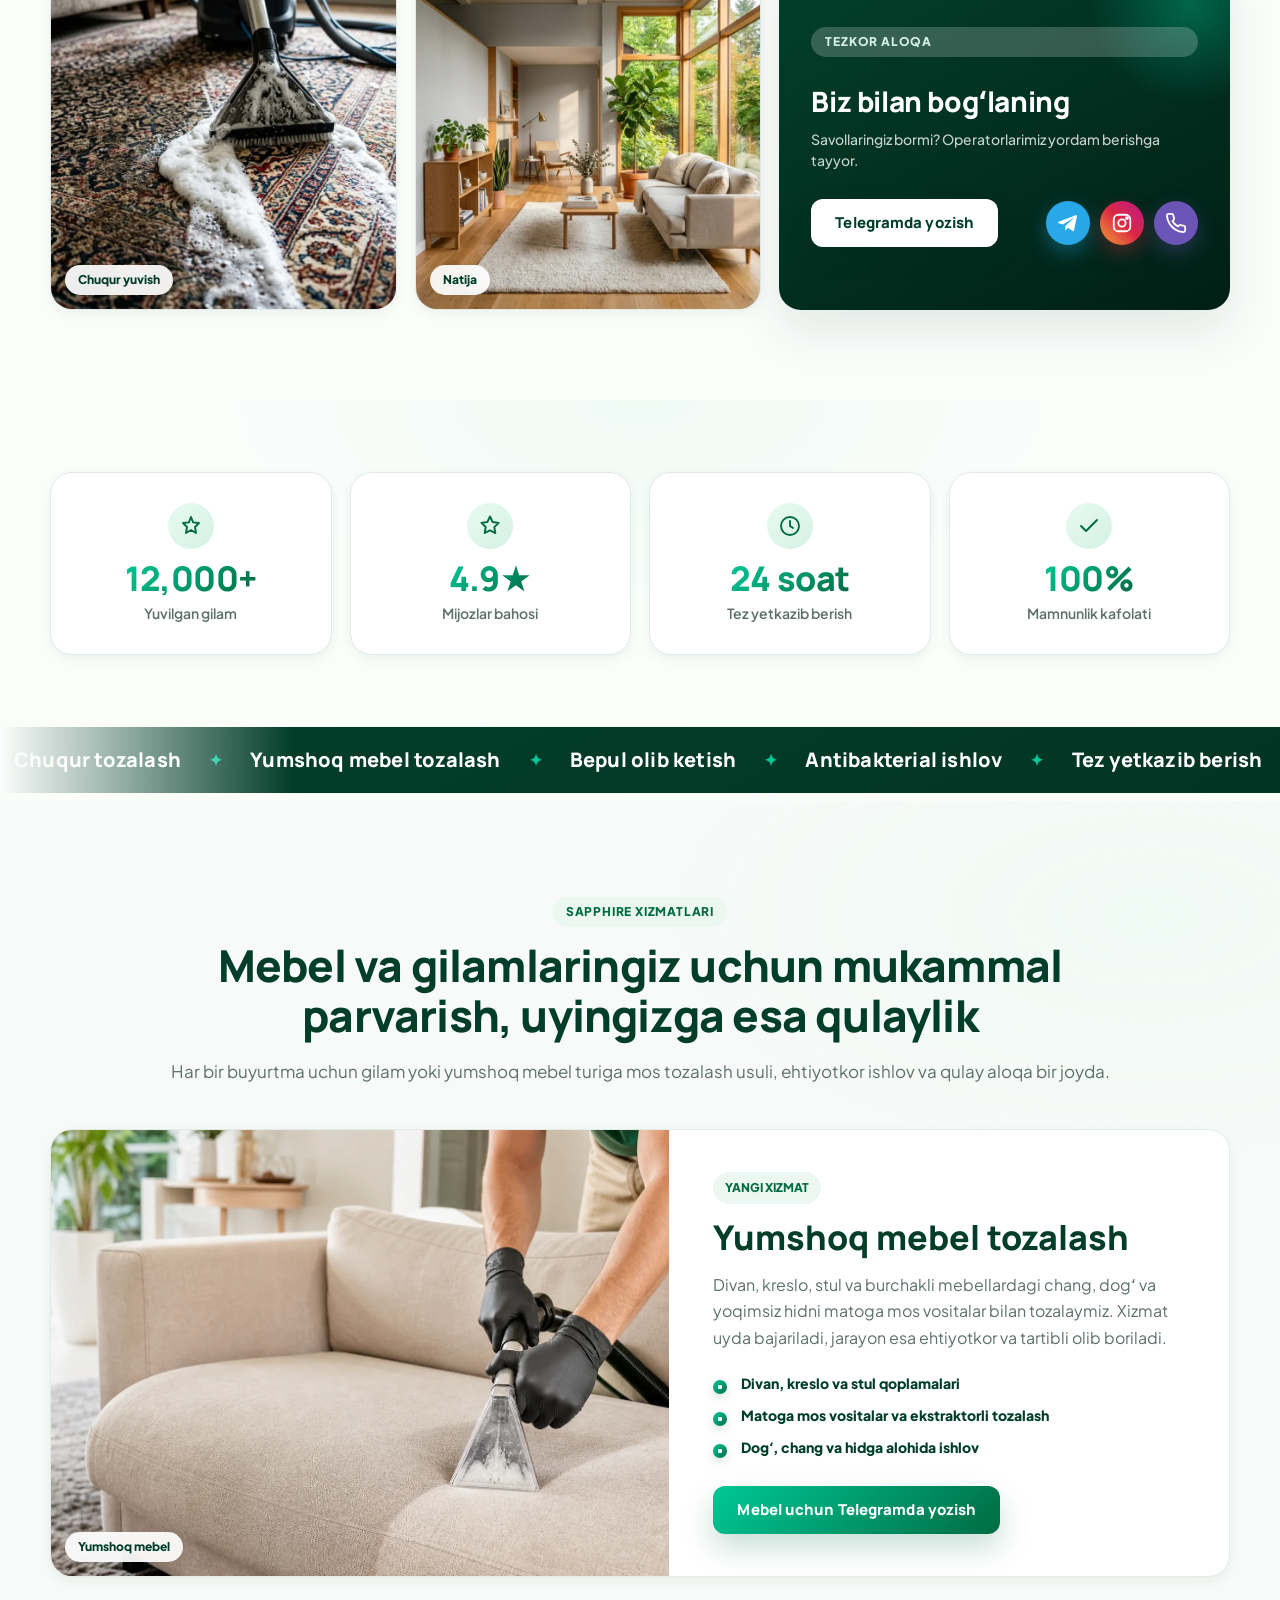
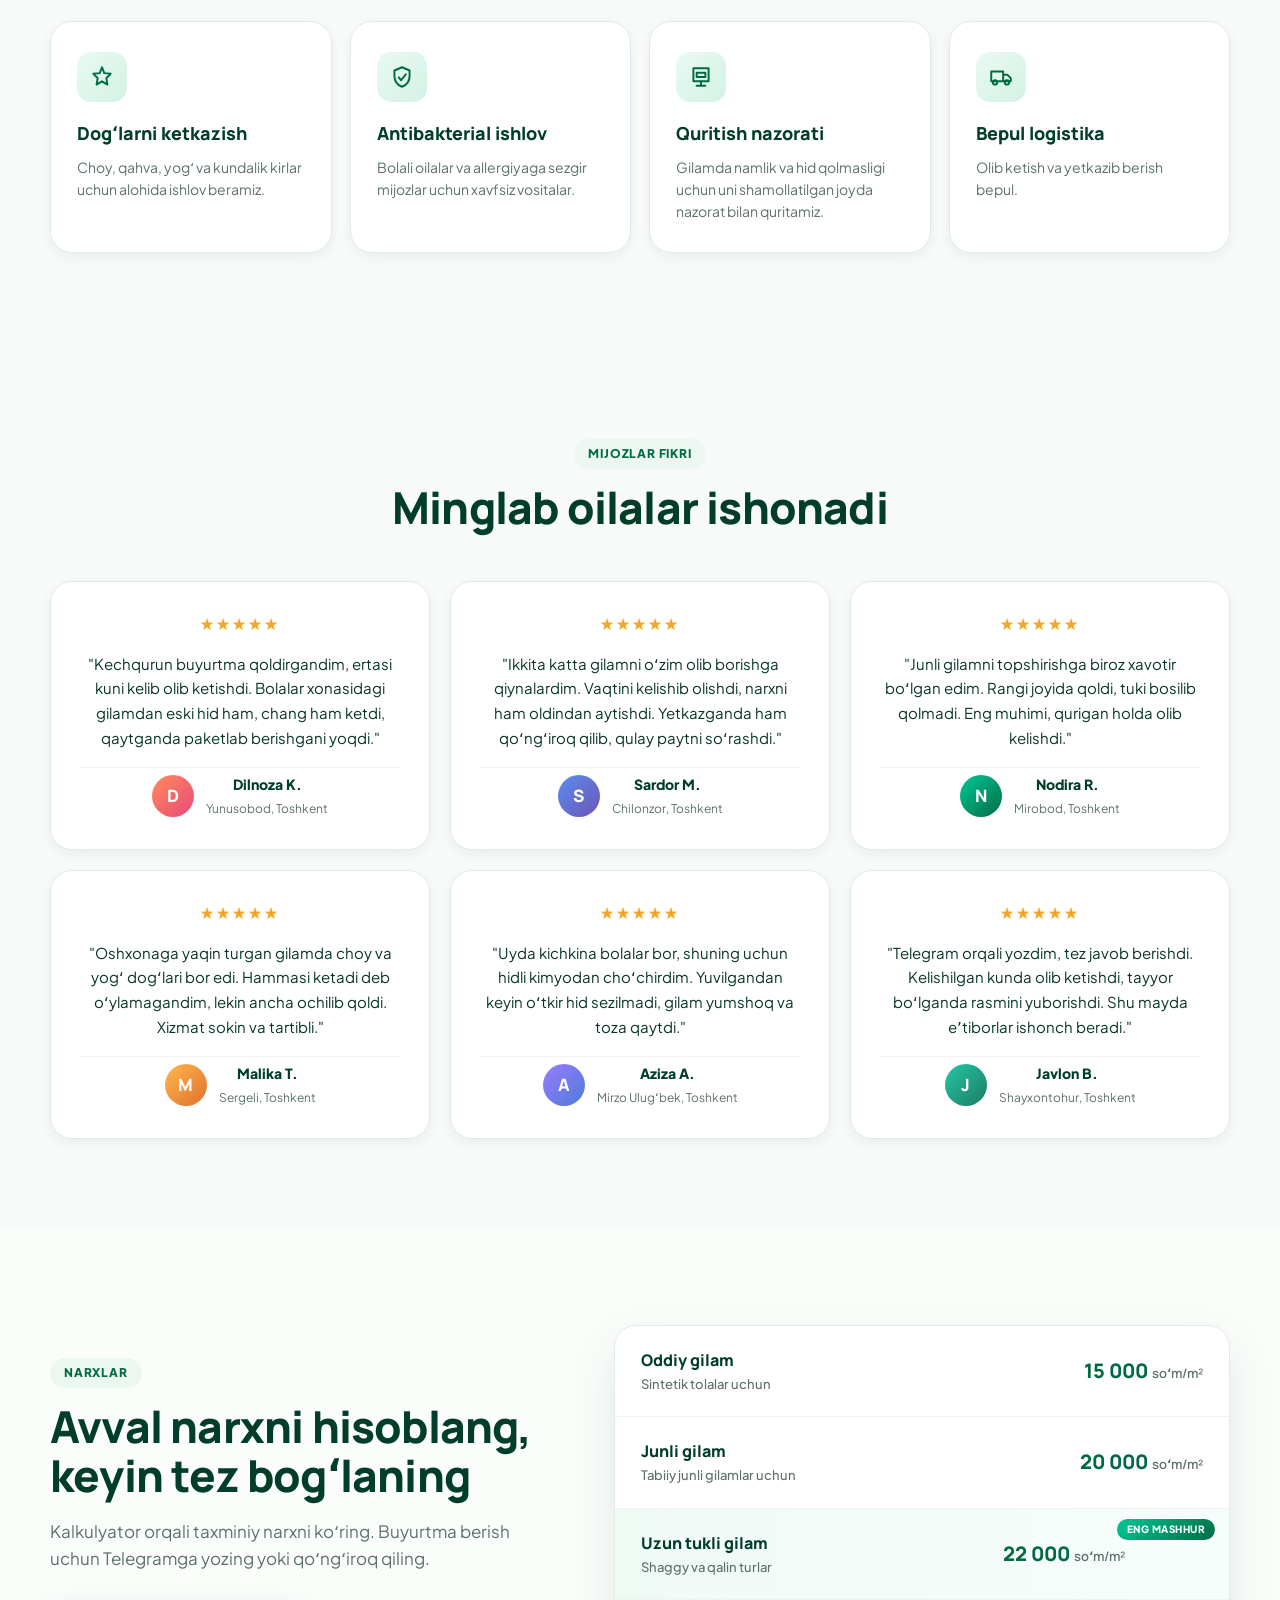
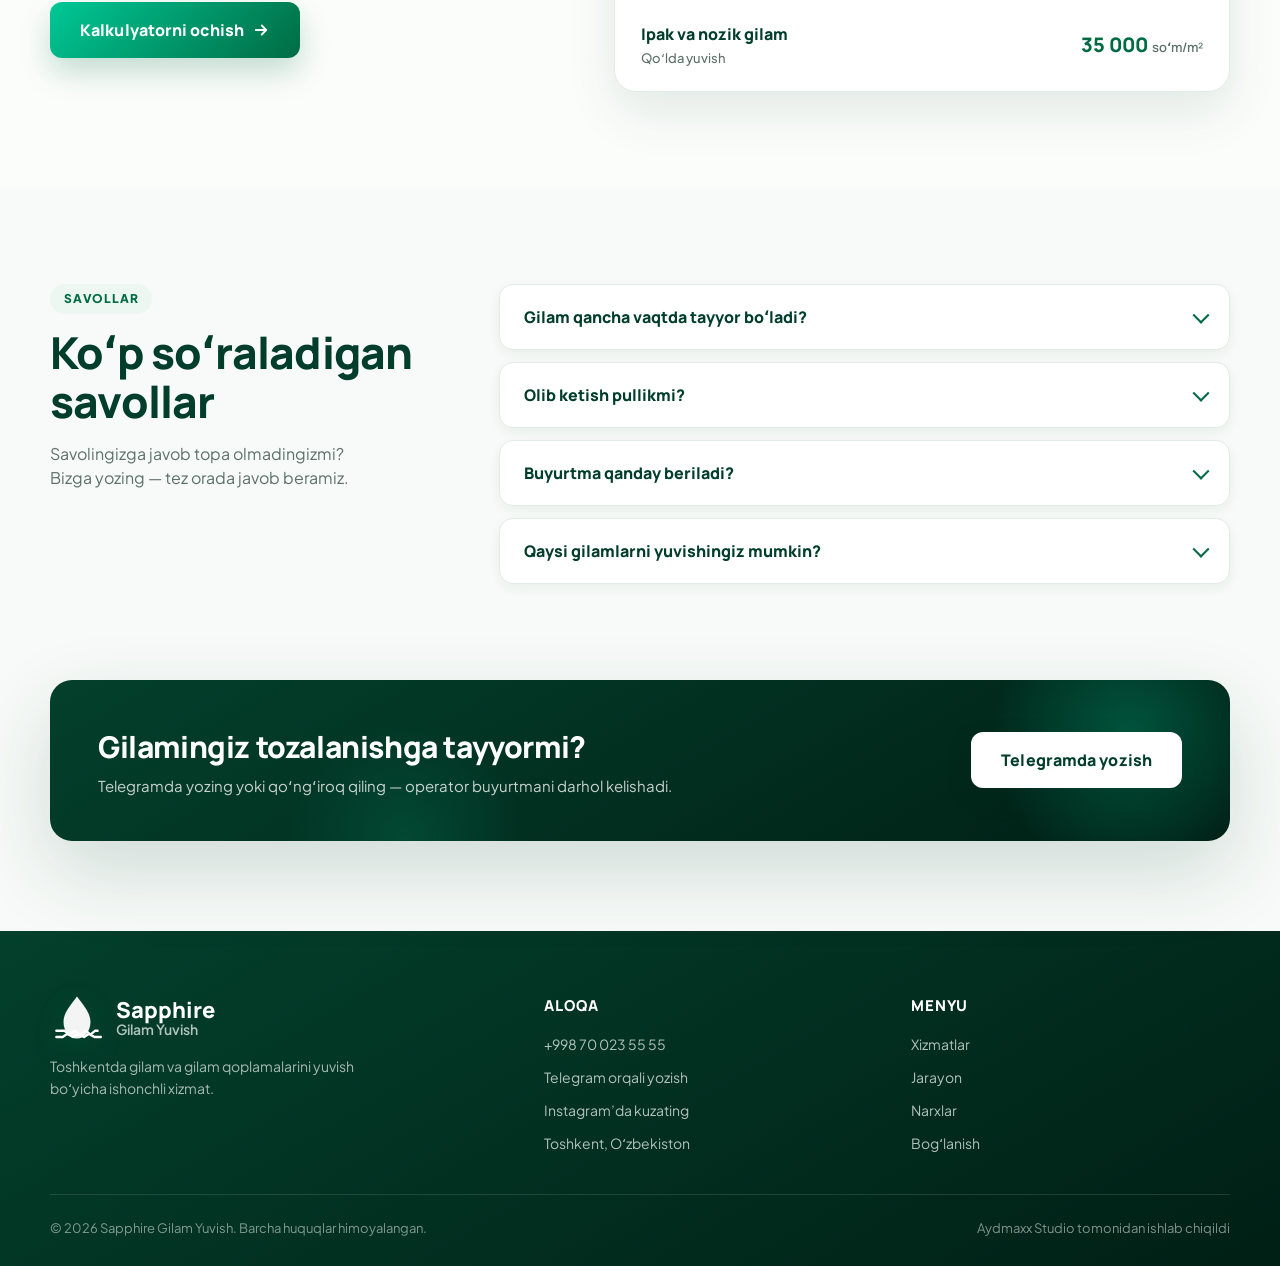
==== commit 73643325: "Improve SEO indexing setup" ====
--- a/index.html
+++ b/index.html
@@ -3,18 +3,172 @@
 <head>
   <meta charset="UTF-8">
   <meta name="viewport" content="width=device-width, initial-scale=1.0">
-  <title>Sapphire Gilam Yuvish — Toshkentda gilam yuvish xizmati</title>
-  <meta name="description" content="Toshkentda gilam yuvish, gilam qoplamalari va mebellarni tozalash xizmati. Gilamingizni bepul olib ketamiz, yuvamiz va manzilingizga yetkazamiz.">
-  <link rel="canonical" href="/">
-  <link rel="alternate" hreflang="uz" href="/">
-  <link rel="alternate" hreflang="ru" href="/ru/">
-  <link rel="alternate" hreflang="en" href="/en/">
-  <link rel="alternate" hreflang="x-default" href="/">
+  <title>Gilam yuvish Toshkent — gilam tozalash xizmati | Sapphire Gilam Yuvish</title>
+  <meta name="description" content="Toshkentda professional gilam yuvish va gilam tozalash xizmati. Gilam, gilam qoplamalari va yumshoq mebelni bepul olib ketamiz, yuvamiz, antibakterial ishlov beramiz va manzilingizga yetkazamiz. Telegram yoki telefon orqali buyurtma bering.">
+  <meta name="keywords" content="gilam yuvish, gilam tozalash, gilam yuvish Toshkent, Toshkentda gilam yuvish, gilam yuvish xizmati, palos yuvish, mebel tozalash, yumshoq mebel tozalash, химчистка ковров Ташкент, стирка ковров Ташкент">
+  <meta name="author" content="Sapphire Gilam Yuvish">
+  <meta name="robots" content="index, follow, max-image-preview:large, max-snippet:-1, max-video-preview:-1">
+  <meta name="language" content="Uzbek">
+  <meta name="geo.region" content="UZ-TK">
+  <meta name="geo.placename" content="Toshkent">
+  <meta name="geo.position" content="41.311081;69.240562">
+  <meta name="ICBM" content="41.311081, 69.240562">
+  <link rel="canonical" href="https://yuvamiz.uz/">
+  <link rel="alternate" hreflang="uz" href="https://yuvamiz.uz/">
+  <link rel="alternate" hreflang="ru" href="https://yuvamiz.uz/ru/">
+  <link rel="alternate" hreflang="en" href="https://yuvamiz.uz/en/">
+  <link rel="alternate" hreflang="x-default" href="https://yuvamiz.uz/">
+  <meta property="og:type" content="website">
+  <meta property="og:site_name" content="Sapphire Gilam Yuvish">
+  <meta property="og:locale" content="uz_UZ">
+  <meta property="og:locale:alternate" content="ru_RU">
+  <meta property="og:locale:alternate" content="en_US">
+  <meta property="og:title" content="Gilam yuvish Toshkent — Sapphire Gilam Yuvish">
+  <meta property="og:description" content="Toshkentda professional gilam yuvish va tozalash. Bepul olib ketamiz, yuvamiz va manzilingizga yetkazamiz.">
+  <meta property="og:url" content="https://yuvamiz.uz/">
+  <meta property="og:image" content="https://yuvamiz.uz/images/hero_cleaner_sapphire.png">
+  <meta property="og:image:alt" content="Sapphire Gilam Yuvish — Toshkentda gilam yuvish xizmati">
+  <meta name="twitter:card" content="summary_large_image">
+  <meta name="twitter:title" content="Gilam yuvish Toshkent — Sapphire Gilam Yuvish">
+  <meta name="twitter:description" content="Toshkentda professional gilam yuvish va tozalash. Bepul olib ketamiz, yuvamiz va yetkazamiz.">
+  <meta name="twitter:image" content="https://yuvamiz.uz/images/hero_cleaner_sapphire.png">
   <link rel="icon" href="data:image/svg+xml,%3Csvg xmlns='http://www.w3.org/2000/svg' viewBox='0 0 64 64'%3E%3Cdefs%3E%3ClinearGradient id='g' x1='0' y1='0' x2='1' y2='1'%3E%3Cstop offset='0' stop-color='%2300c896'/%3E%3Cstop offset='1' stop-color='%23006b43'/%3E%3C/linearGradient%3E%3C/defs%3E%3Cpath fill='url(%23g)' d='M32 4c9 12 18 23 18 36 0 12-8 20-18 20S14 52 14 40C14 27 23 16 32 4Z'/%3E%3C/svg%3E">
   <link rel="preconnect" href="https://fonts.googleapis.com">
   <link rel="preconnect" href="https://fonts.gstatic.com" crossorigin>
   <link href="https://fonts.googleapis.com/css2?family=Plus+Jakarta+Sans:wght@400;500;600;700;800&family=Manrope:wght@500;600;700;800&display=swap" rel="stylesheet">
   <link rel="stylesheet" href="style.css">
+  <script type="application/ld+json">
+  {
+    "@context": "https://schema.org",
+    "@graph": [
+      {
+        "@type": ["LocalBusiness", "DryCleaningOrLaundry"],
+        "@id": "https://yuvamiz.uz/#business",
+        "name": "Sapphire Gilam Yuvish",
+        "alternateName": "Sapphire — gilam yuvish Toshkent",
+        "description": "Toshkentda professional gilam yuvish, gilam tozalash va yumshoq mebel tozalash xizmati. Bepul olib ketish va yetkazib berish.",
+        "url": "https://yuvamiz.uz/",
+        "telephone": "+998700235555",
+        "image": "https://yuvamiz.uz/images/hero_cleaner_sapphire.png",
+        "logo": "https://yuvamiz.uz/images/hero_cleaner_sapphire.png",
+        "priceRange": "$$",
+        "currenciesAccepted": "UZS",
+        "address": {
+          "@type": "PostalAddress",
+          "addressLocality": "Toshkent",
+          "addressRegion": "Toshkent shahri",
+          "addressCountry": "UZ"
+        },
+        "geo": {
+          "@type": "GeoCoordinates",
+          "latitude": 41.311081,
+          "longitude": 69.240562
+        },
+        "areaServed": {
+          "@type": "City",
+          "name": "Toshkent"
+        },
+        "sameAs": [
+          "https://instagram.com/orzupremium",
+          "https://t.me/orzupremium"
+        ],
+        "openingHoursSpecification": [
+          {
+            "@type": "OpeningHoursSpecification",
+            "dayOfWeek": ["Monday", "Tuesday", "Wednesday", "Thursday", "Friday", "Saturday", "Sunday"],
+            "opens": "09:00",
+            "closes": "21:00"
+          }
+        ],
+        "hasOfferCatalog": {
+          "@type": "OfferCatalog",
+          "name": "Gilam yuvish va tozalash xizmatlari",
+          "itemListElement": [
+            {
+              "@type": "Offer",
+              "itemOffered": {
+                "@type": "Service",
+                "name": "Gilam yuvish",
+                "description": "Sintetik, junli, uzun tukli va ipak gilamlarni ixtisoslashgan usulda yuvish."
+              }
+            },
+            {
+              "@type": "Offer",
+              "itemOffered": {
+                "@type": "Service",
+                "name": "Gilam qoplamalarini tozalash",
+                "description": "Gilam qoplamalari va paloslarni chuqur tozalash."
+              }
+            },
+            {
+              "@type": "Offer",
+              "itemOffered": {
+                "@type": "Service",
+                "name": "Yumshoq mebel tozalash",
+                "description": "Divan, kreslo, stul va burchakli mebellarni ekstraktorli tozalash."
+              }
+            },
+            {
+              "@type": "Offer",
+              "itemOffered": {
+                "@type": "Service",
+                "name": "Dogʻlarni ketkazish va antibakterial ishlov",
+                "description": "Choy, qahva, yogʻ dogʻlarini ketkazish hamda antibakterial ishlov berish."
+              }
+            }
+          ]
+        }
+      },
+      {
+        "@type": "WebSite",
+        "@id": "https://yuvamiz.uz/#website",
+        "url": "https://yuvamiz.uz/",
+        "name": "Sapphire Gilam Yuvish",
+        "inLanguage": "uz",
+        "publisher": { "@id": "https://yuvamiz.uz/#business" }
+      },
+      {
+        "@type": "FAQPage",
+        "@id": "https://yuvamiz.uz/#faq",
+        "inLanguage": "uz",
+        "mainEntity": [
+          {
+            "@type": "Question",
+            "name": "Gilam qancha vaqtda tayyor boʻladi?",
+            "acceptedAnswer": {
+              "@type": "Answer",
+              "text": "Odatda 2-4 kun ichida. Gilam turi, dogʻlar va ob-havoga qarab muddat oldindan aytiladi."
+            }
+          },
+          {
+            "@type": "Question",
+            "name": "Olib ketish pullikmi?",
+            "acceptedAnswer": {
+              "@type": "Answer",
+              "text": "Toshkent shahri ichida olib ketish va yetkazish bepul amalga oshiriladi."
+            }
+          },
+          {
+            "@type": "Question",
+            "name": "Buyurtma qanday beriladi?",
+            "acceptedAnswer": {
+              "@type": "Answer",
+              "text": "Telegramga yozing yoki telefon qiling. Operator gilam yoki mebel turini soʻraydi, narx va olib ketish vaqtini tez kelishadi."
+            }
+          },
+          {
+            "@type": "Question",
+            "name": "Qaysi gilamlarni yuvishingiz mumkin?",
+            "acceptedAnswer": {
+              "@type": "Answer",
+              "text": "Oddiy sintetik, junli, uzun tukli va ipak gilamlarni ixtisoslashgan usulda yuvamiz."
+            }
+          }
+        ]
+      }
+    ]
+  }
+  </script>
 </head>
 <body>
   <header class="site-header" id="site-header">
